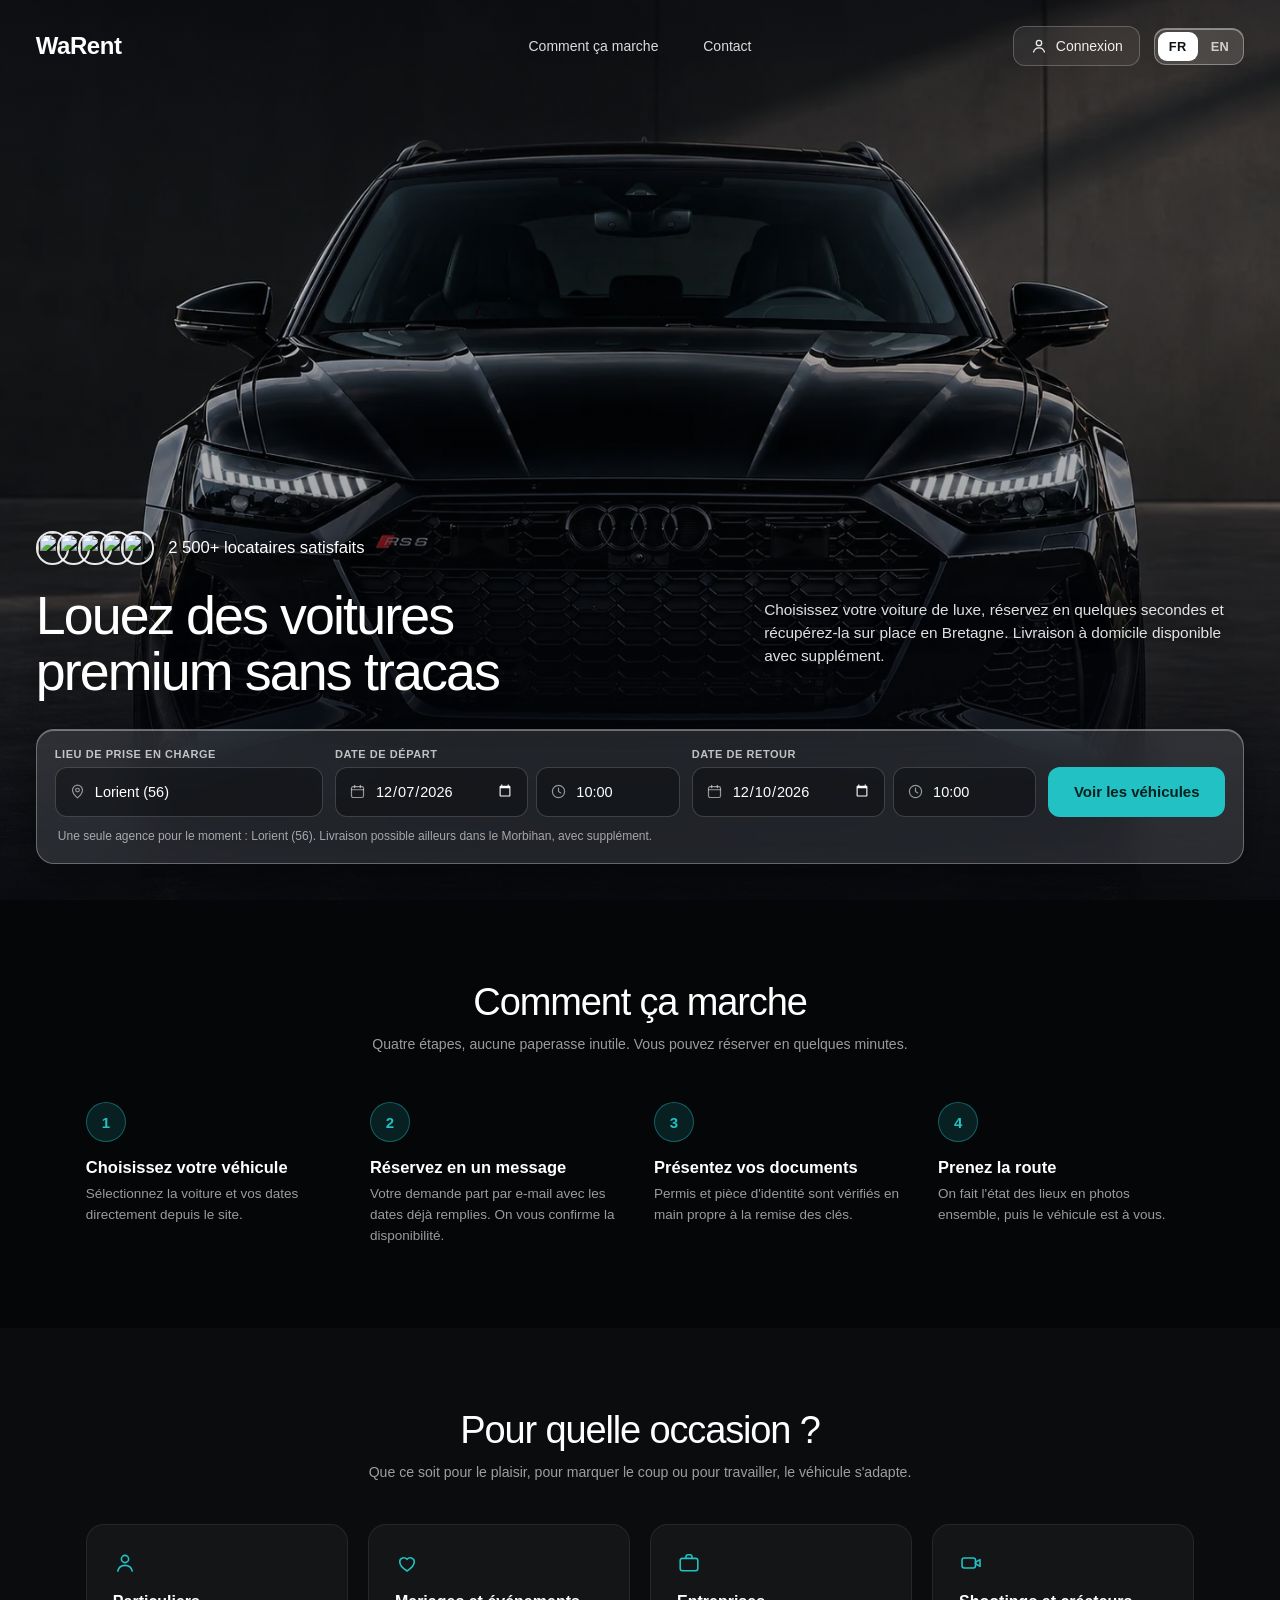
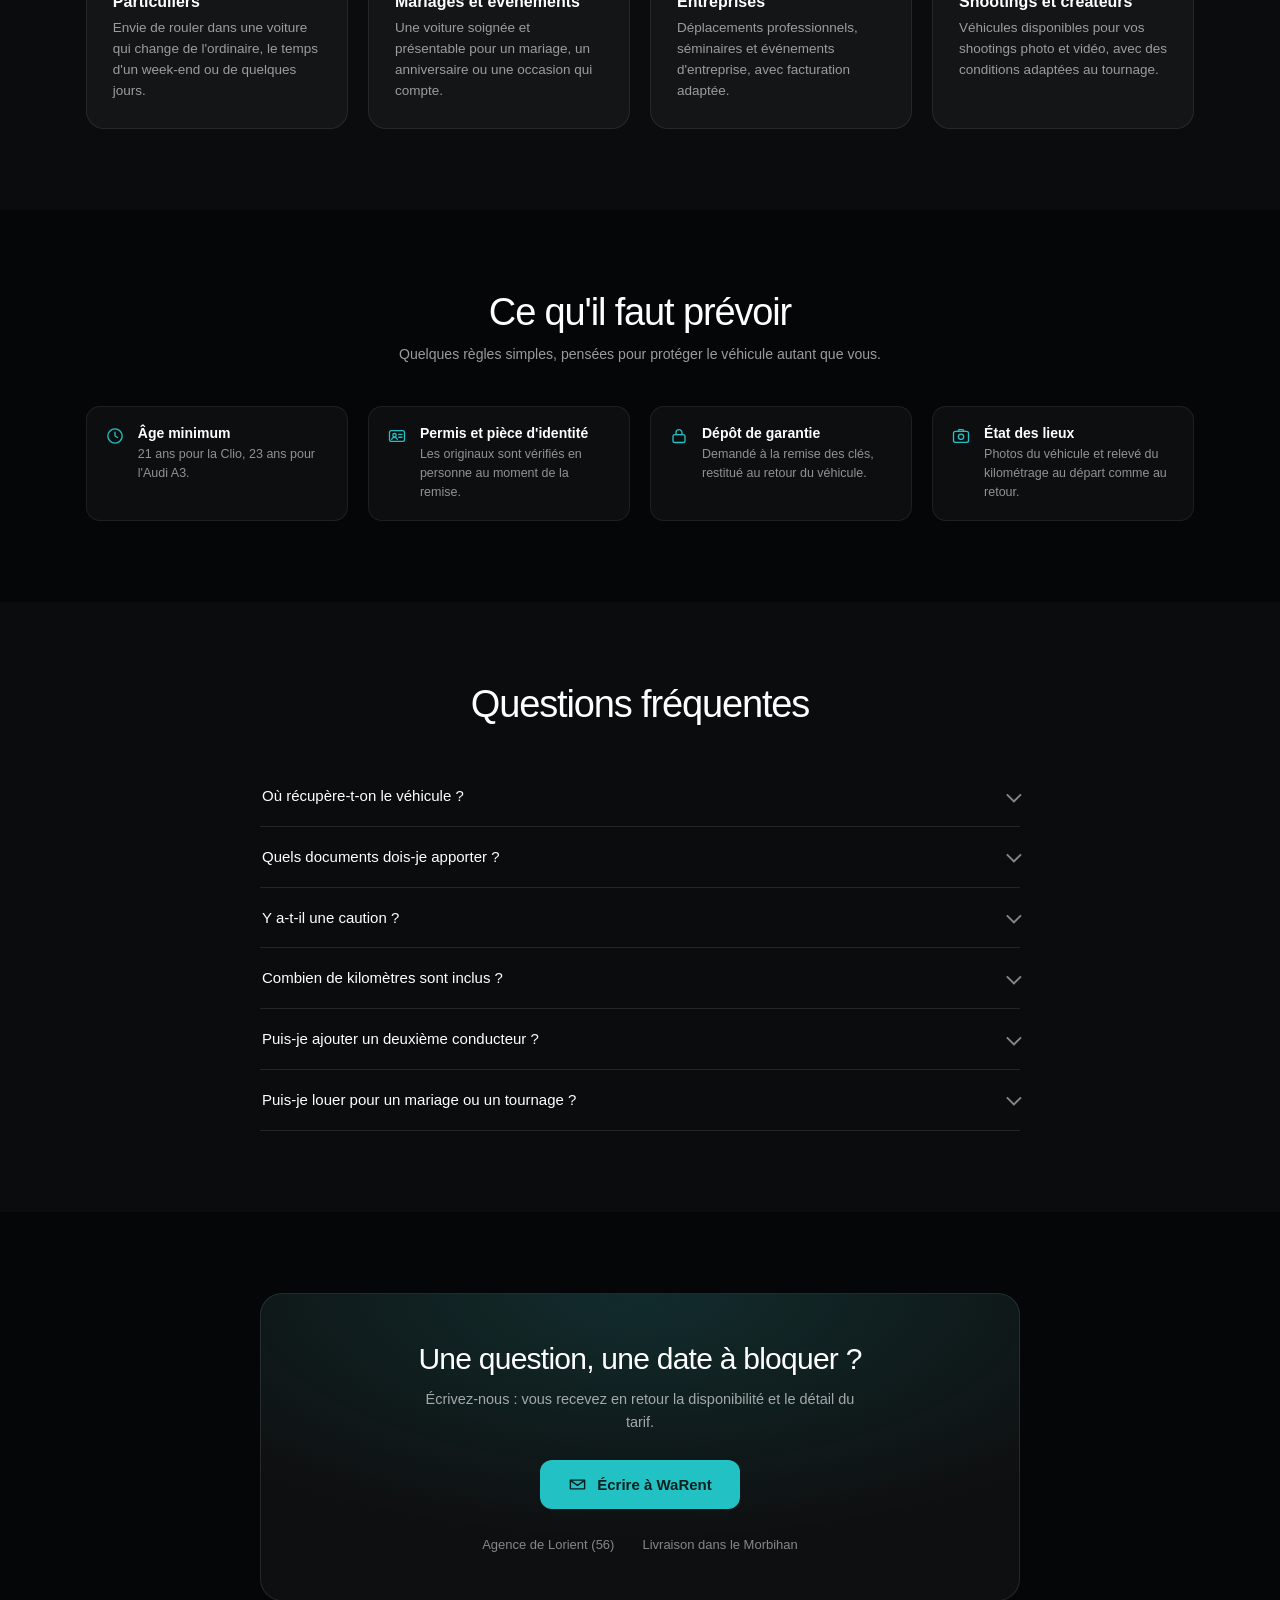
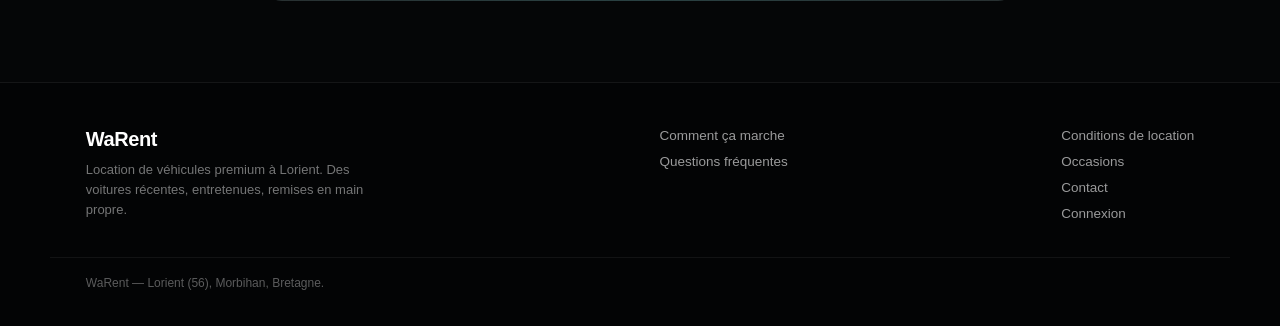
==== index.html @ 602a83af "Espace client : connexion et inscription, et retrait de WhatsApp La page connexion parlait de reserv" ====
<!DOCTYPE html>
<html lang="fr">
<head>
<meta charset="UTF-8">
<meta name="viewport" content="width=device-width, initial-scale=1.0, viewport-fit=cover">
<title>WaRent — Location de voitures premium</title>
<link rel="stylesheet" href="styles.css">
</head>
<body>

  <div class="preloader" id="preloader"><span id="preloader-text">0%</span></div>

  <div class="video-bg">
    <picture class="hero-media">
      <source media="(max-width: 700px)" srcset="hero-tall.webp">
      <img id="hero-media" src="hero.webp" alt="Audi RS6 noire dans un hall sombre" fetchpriority="high" decoding="async">
    </picture>
    <div class="video-overlay"></div>
  </div>

  <div class="page">
    <header class="site-header">
      <a href="#" class="logo">WaRent</a>
      <nav class="site-nav">
        <a href="#how-it-works" data-fr="Comment ça marche" data-en="How It Works">Comment ça marche</a>
        <a href="#contact" data-fr="Contact" data-en="Contact">Contact</a>
      </nav>
      <div class="header-actions">
        <a href="connexion.html" class="account-btn" aria-label="Connexion à l'espace client">
          <svg class="account-icon" viewBox="0 0 24 24" aria-hidden="true"><circle cx="12" cy="8" r="3.6" fill="none" stroke="currentColor" stroke-width="1.7"/><path d="M4.8 20c.9-3.6 3.7-5.6 7.2-5.6s6.3 2 7.2 5.6" fill="none" stroke="currentColor" stroke-width="1.7" stroke-linecap="round"/></svg>
          <span class="account-text" data-fr="Connexion" data-en="Sign in">Connexion</span>
        </a>
        <div class="lang-switch" role="group" aria-label="Choix de la langue / Language switcher">
          <button type="button" class="lang-btn active" data-lang-btn="fr" aria-pressed="true">FR</button>
          <button type="button" class="lang-btn" data-lang-btn="en" aria-pressed="false">EN</button>
        </div>
      </div>
    </header>


    <div class="hero-bottom">
      <div class="hero-left">
        <div class="renters-badge">
          <div class="avatars">
            <img class="avatar" src="https://cdn.sceneai.art/Only%20man%20image/42b82183-3b58-4a03-8e82-ca8b4bea698e.png" alt="">
            <img class="avatar" src="https://cdn.sceneai.art/Only%20man%20image/f042bdf5-73ea-4715-9b9b-6e1e9576119c.png" alt="">
            <img class="avatar" src="https://cdn.sceneai.art/Only%20man%20image/11790acc-96cb-44c9-8fa0-a95192bc1e93.png" alt="">
            <img class="avatar" src="https://cdn.sceneai.art/Only%20man%20image/0ccd6017-25fc-493b-abdf-321915dde101.jpg" alt="">
            <img class="avatar" src="https://cdn.sceneai.art/Only%20man%20image/7e1339ef-7a01-4979-93c8-21d97af291ee.webp" alt="">
          </div>
          <span class="renters-label" data-fr="2 500+ locataires satisfaits" data-en="2,500+ Happy Renters">2 500+ locataires satisfaits</span>
        </div>

        <h1 class="headline i18n-fr">
          <span class="word" style="animation-delay:0.30s">Louez</span> <span class="word" style="animation-delay:0.40s">des</span> <span class="word" style="animation-delay:0.50s">voitures</span><br>
          <span class="word" style="animation-delay:0.60s">premium</span> <span class="word" style="animation-delay:0.70s">sans</span> <span class="word" style="animation-delay:0.80s">tracas</span>
        </h1>
        <h1 class="headline i18n-en">
          <span class="word" style="animation-delay:0.30s">Rent</span> <span class="word" style="animation-delay:0.40s">Premium</span> <span class="word" style="animation-delay:0.50s">Cars</span><br>
          <span class="word" style="animation-delay:0.60s">Without</span> <span class="word" style="animation-delay:0.70s">the</span> <span class="word" style="animation-delay:0.80s">Hassle</span>
        </h1>
      </div>

      <div class="hero-right">
        <p class="sub-text i18n-fr">
          <span class="w" style="animation-delay:1.00s">Choisissez</span>
          <span class="w" style="animation-delay:1.045s">votre</span>
          <span class="w" style="animation-delay:1.09s">voiture</span>
          <span class="w" style="animation-delay:1.135s">de</span>
          <span class="w" style="animation-delay:1.18s">luxe,</span>
          <span class="w" style="animation-delay:1.225s">réservez</span>
          <span class="w" style="animation-delay:1.27s">en</span>
          <span class="w" style="animation-delay:1.315s">quelques</span>
          <span class="w" style="animation-delay:1.36s">secondes</span>
          <span class="w" style="animation-delay:1.405s">et</span>
          <span class="w" style="animation-delay:1.45s">récupérez-la</span>
          <span class="w" style="animation-delay:1.495s">sur</span>
          <span class="w" style="animation-delay:1.54s">place</span>
          <span class="w" style="animation-delay:1.585s">en</span>
          <span class="w" style="animation-delay:1.63s">Bretagne.</span>
          <span class="w" style="animation-delay:1.675s">Livraison</span>
          <span class="w" style="animation-delay:1.72s">à</span>
          <span class="w" style="animation-delay:1.765s">domicile</span>
          <span class="w" style="animation-delay:1.81s">disponible</span>
          <span class="w" style="animation-delay:1.855s">avec</span>
          <span class="w" style="animation-delay:1.90s">supplément.</span>
        </p>
        <p class="sub-text i18n-en">
          <span class="w" style="animation-delay:1.00s">Choose</span>
          <span class="w" style="animation-delay:1.045s">your</span>
          <span class="w" style="animation-delay:1.09s">luxury</span>
          <span class="w" style="animation-delay:1.135s">car,</span>
          <span class="w" style="animation-delay:1.18s">book</span>
          <span class="w" style="animation-delay:1.225s">in</span>
          <span class="w" style="animation-delay:1.27s">seconds</span>
          <span class="w" style="animation-delay:1.315s">and</span>
          <span class="w" style="animation-delay:1.36s">pick</span>
          <span class="w" style="animation-delay:1.405s">it</span>
          <span class="w" style="animation-delay:1.45s">up</span>
          <span class="w" style="animation-delay:1.495s">in</span>
          <span class="w" style="animation-delay:1.54s">Brittany.</span>
          <span class="w" style="animation-delay:1.585s">Home</span>
          <span class="w" style="animation-delay:1.63s">delivery</span>
          <span class="w" style="animation-delay:1.675s">available</span>
          <span class="w" style="animation-delay:1.72s">for</span>
          <span class="w" style="animation-delay:1.765s">an</span>
          <span class="w" style="animation-delay:1.81s">extra</span>
          <span class="w" style="animation-delay:1.855s">fee.</span>
        </p>
      </div>
    </div>

    <div class="search-panel">
      <form class="search-form" id="search-form" novalidate>
        <div class="search-field search-field-city">
          <label for="pickup-city" data-fr="Lieu de prise en charge" data-en="Pick-up location">Lieu de prise en charge</label>
          <div class="search-control">
            <svg viewBox="0 0 24 24" fill="none" stroke="currentColor" stroke-width="1.7" aria-hidden="true"><path d="M12 21s7-5.5 7-11a7 7 0 10-14 0c0 5.5 7 11 7 11z" stroke-linejoin="round"/><circle cx="12" cy="10" r="2.6"/></svg>
            <select id="pickup-city">
              <option value="Lorient" selected>Lorient (56)</option>
              <option value="" disabled data-fr="Vannes — bientôt" data-en="Vannes — coming soon">Vannes — bientôt</option>
              <option value="" disabled data-fr="Quimper — bientôt" data-en="Quimper — coming soon">Quimper — bientôt</option>
              <option value="" disabled data-fr="Rennes — bientôt" data-en="Rennes — coming soon">Rennes — bientôt</option>
            </select>
          </div>
        </div>

        <div class="search-field">
          <label for="start-date" data-fr="Date de départ" data-en="Pick-up date">Date de départ</label>
          <div class="search-duo">
            <div class="search-control">
              <svg viewBox="0 0 24 24" fill="none" stroke="currentColor" stroke-width="1.7" aria-hidden="true"><rect x="3.5" y="5" width="17" height="15.5" rx="2.5"/><path d="M3.5 9.5h17M8 3.2v3.4M16 3.2v3.4" stroke-linecap="round"/></svg>
              <input type="date" id="start-date">
            </div>
            <div class="search-control">
              <svg viewBox="0 0 24 24" fill="none" stroke="currentColor" stroke-width="1.7" aria-hidden="true"><circle cx="12" cy="12" r="8.6"/><path d="M12 7.2V12l3.2 2" stroke-linecap="round" stroke-linejoin="round"/></svg>
              <select id="start-time" aria-label="Heure"></select>
            </div>
          </div>
        </div>

        <div class="search-field">
          <label for="end-date" data-fr="Date de retour" data-en="Return date">Date de retour</label>
          <div class="search-duo">
            <div class="search-control">
              <svg viewBox="0 0 24 24" fill="none" stroke="currentColor" stroke-width="1.7" aria-hidden="true"><rect x="3.5" y="5" width="17" height="15.5" rx="2.5"/><path d="M3.5 9.5h17M8 3.2v3.4M16 3.2v3.4" stroke-linecap="round"/></svg>
              <input type="date" id="end-date">
            </div>
            <div class="search-control">
              <svg viewBox="0 0 24 24" fill="none" stroke="currentColor" stroke-width="1.7" aria-hidden="true"><circle cx="12" cy="12" r="8.6"/><path d="M12 7.2V12l3.2 2" stroke-linecap="round" stroke-linejoin="round"/></svg>
              <select id="end-time" aria-label="Heure"></select>
            </div>
          </div>
        </div>

        <button type="submit" class="search-submit" data-fr="Voir les véhicules" data-en="See vehicles">Voir les véhicules</button>
      </form>
      <p class="search-error" id="search-error" hidden></p>
      <p class="search-hint" data-fr="Une seule agence pour le moment : Lorient (56). Livraison possible ailleurs dans le Morbihan, avec supplément." data-en="One branch for now: Lorient (56). Delivery elsewhere in Morbihan available for an extra fee.">Une seule agence pour le moment : Lorient (56). Livraison possible ailleurs dans le Morbihan, avec supplément.</p>
    </div>
  </div>

  <section id="how-it-works" class="section">
    <div class="section-inner">
      <div class="section-head">
        <h2 class="section-title" data-fr="Comment ça marche" data-en="How it works">Comment ça marche</h2>
        <p class="section-sub" data-fr="Quatre étapes, aucune paperasse inutile. Vous pouvez réserver en quelques minutes." data-en="Four steps, no useless paperwork. You can book in a couple of minutes.">Quatre étapes, aucune paperasse inutile. Vous pouvez réserver en quelques minutes.</p>
      </div>
      <div class="steps">
        <article class="step">
          <div class="step-num">1</div>
          <h3 class="step-title" data-fr="Choisissez votre véhicule" data-en="Pick your car">Choisissez votre véhicule</h3>
          <p class="step-text" data-fr="Sélectionnez la voiture et vos dates directement depuis le site." data-en="Choose the car and your dates straight from the site.">Sélectionnez la voiture et vos dates directement depuis le site.</p>
        </article>
        <article class="step">
          <div class="step-num">2</div>
          <h3 class="step-title" data-fr="Réservez en un message" data-en="Book in one message">Réservez en un message</h3>
          <p class="step-text" data-fr="Votre demande part par e-mail avec les dates déjà remplies. On vous confirme la disponibilité." data-en="Your request goes out by email with the dates already filled in. We confirm availability.">Votre demande part par e-mail avec les dates déjà remplies. On vous confirme la disponibilité.</p>
        </article>
        <article class="step">
          <div class="step-num">3</div>
          <h3 class="step-title" data-fr="Présentez vos documents" data-en="Show your documents">Présentez vos documents</h3>
          <p class="step-text" data-fr="Permis et pièce d'identité sont vérifiés en main propre à la remise des clés." data-en="Licence and ID are checked in person when you collect the keys.">Permis et pièce d'identité sont vérifiés en main propre à la remise des clés.</p>
        </article>
        <article class="step">
          <div class="step-num">4</div>
          <h3 class="step-title" data-fr="Prenez la route" data-en="Hit the road">Prenez la route</h3>
          <p class="step-text" data-fr="On fait l'état des lieux en photos ensemble, puis le véhicule est à vous." data-en="We do the photo check together, then the car is yours.">On fait l'état des lieux en photos ensemble, puis le véhicule est à vous.</p>
        </article>
      </div>
    </div>
  </section>

  <section id="occasions" class="section section-alt">
    <div class="section-inner">
      <div class="section-head">
        <h2 class="section-title" data-fr="Pour quelle occasion ?" data-en="What's the occasion?">Pour quelle occasion ?</h2>
        <p class="section-sub" data-fr="Que ce soit pour le plaisir, pour marquer le coup ou pour travailler, le véhicule s'adapte." data-en="Whether it's for fun, for a special day or for work, the car adapts.">Que ce soit pour le plaisir, pour marquer le coup ou pour travailler, le véhicule s'adapte.</p>
      </div>
      <div class="tiles">
        <article class="tile">
          <svg viewBox="0 0 24 24" fill="none" stroke="currentColor" stroke-width="1.6" aria-hidden="true"><circle cx="12" cy="8" r="3.6"/><path d="M4.8 20c.9-3.6 3.8-5.6 7.2-5.6s6.3 2 7.2 5.6" stroke-linecap="round"/></svg>
          <h3 class="tile-title" data-fr="Particuliers" data-en="Private customers">Particuliers</h3>
          <p class="tile-text" data-fr="Envie de rouler dans une voiture qui change de l'ordinaire, le temps d'un week-end ou de quelques jours." data-en="Drive something out of the ordinary, for a weekend or a few days.">Envie de rouler dans une voiture qui change de l'ordinaire, le temps d'un week-end ou de quelques jours.</p>
        </article>
        <article class="tile">
          <svg viewBox="0 0 24 24" fill="none" stroke="currentColor" stroke-width="1.6" aria-hidden="true"><path d="M12 20s-7.3-4.4-7.3-9.4A4.1 4.1 0 0112 8.3a4.1 4.1 0 017.3 2.3c0 5-7.3 9.4-7.3 9.4z" stroke-linejoin="round"/></svg>
          <h3 class="tile-title" data-fr="Mariages et événements" data-en="Weddings and events">Mariages et événements</h3>
          <p class="tile-text" data-fr="Une voiture soignée et présentable pour un mariage, un anniversaire ou une occasion qui compte." data-en="A spotless, presentable car for a wedding, a birthday or any day that matters.">Une voiture soignée et présentable pour un mariage, un anniversaire ou une occasion qui compte.</p>
        </article>
        <article class="tile">
          <svg viewBox="0 0 24 24" fill="none" stroke="currentColor" stroke-width="1.6" aria-hidden="true"><rect x="3.2" y="7.4" width="17.6" height="12.4" rx="2.2"/><path d="M9 7.4V5.6a1.8 1.8 0 011.8-1.8h2.4A1.8 1.8 0 0115 5.6v1.8" stroke-linecap="round"/></svg>
          <h3 class="tile-title" data-fr="Entreprises" data-en="Businesses">Entreprises</h3>
          <p class="tile-text" data-fr="Déplacements professionnels, séminaires et événements d'entreprise, avec facturation adaptée." data-en="Business trips, seminars and company events, with proper invoicing.">Déplacements professionnels, séminaires et événements d'entreprise, avec facturation adaptée.</p>
        </article>
        <article class="tile">
          <svg viewBox="0 0 24 24" fill="none" stroke="currentColor" stroke-width="1.6" aria-hidden="true"><rect x="3" y="7" width="13.5" height="10" rx="2.2"/><path d="M16.5 11.2l4.5-2.6v6.8l-4.5-2.6z" stroke-linejoin="round"/></svg>
          <h3 class="tile-title" data-fr="Shootings et créateurs" data-en="Shoots and creators">Shootings et créateurs</h3>
          <p class="tile-text" data-fr="Véhicules disponibles pour vos shootings photo et vidéo, avec des conditions adaptées au tournage." data-en="Cars available for photo and video shoots, on terms that suit a production.">Véhicules disponibles pour vos shootings photo et vidéo, avec des conditions adaptées au tournage.</p>
        </article>
      </div>
    </div>
  </section>
  <section id="conditions" class="section">
    <div class="section-inner">
      <div class="section-head">
        <h2 class="section-title" data-fr="Ce qu'il faut prévoir" data-en="What you'll need">Ce qu'il faut prévoir</h2>
        <p class="section-sub" data-fr="Quelques règles simples, pensées pour protéger le véhicule autant que vous." data-en="A few simple rules, there to protect the car and you alike.">Quelques règles simples, pensées pour protéger le véhicule autant que vous.</p>
      </div>
      <div class="conds">
        <div class="cond">
          <svg viewBox="0 0 24 24" fill="none" stroke="currentColor" stroke-width="1.6" aria-hidden="true"><circle cx="12" cy="12" r="8.6"/><path d="M12 7.4V12l3 1.8" stroke-linecap="round" stroke-linejoin="round"/></svg>
          <div>
            <p class="cond-title" data-fr="Âge minimum" data-en="Minimum age">Âge minimum</p>
            <p class="cond-text" data-fr="21 ans pour la Clio, 23 ans pour l'Audi A3." data-en="21 for the Clio, 23 for the Audi A3.">21 ans pour la Clio, 23 ans pour l'Audi A3.</p>
          </div>
        </div>
        <div class="cond">
          <svg viewBox="0 0 24 24" fill="none" stroke="currentColor" stroke-width="1.6" aria-hidden="true"><rect x="3" y="5.5" width="18" height="13" rx="2.2"/><circle cx="9" cy="11" r="2"/><path d="M14 10h4M14 13.5h4M5.6 16c.6-1.6 1.9-2.4 3.4-2.4s2.8.8 3.4 2.4" stroke-linecap="round"/></svg>
          <div>
            <p class="cond-title" data-fr="Permis et pièce d'identité" data-en="Licence and ID">Permis et pièce d'identité</p>
            <p class="cond-text" data-fr="Les originaux sont vérifiés en personne au moment de la remise." data-en="Originals are checked in person at handover.">Les originaux sont vérifiés en personne au moment de la remise.</p>
          </div>
        </div>
        <div class="cond">
          <svg viewBox="0 0 24 24" fill="none" stroke="currentColor" stroke-width="1.6" aria-hidden="true"><rect x="4.8" y="10.4" width="14.4" height="9.4" rx="2.2"/><path d="M8.4 10.4V8a3.6 3.6 0 017.2 0v2.4" stroke-linecap="round"/></svg>
          <div>
            <p class="cond-title" data-fr="Dépôt de garantie" data-en="Security deposit">Dépôt de garantie</p>
            <p class="cond-text" data-fr="Demandé à la remise des clés, restitué au retour du véhicule." data-en="Taken at handover and released when the car comes back.">Demandé à la remise des clés, restitué au retour du véhicule.</p>
          </div>
        </div>
        <div class="cond">
          <svg viewBox="0 0 24 24" fill="none" stroke="currentColor" stroke-width="1.6" aria-hidden="true"><rect x="3" y="6.4" width="18" height="13.2" rx="2.2"/><circle cx="12" cy="13" r="3.2"/><path d="M8.4 6.4l1.2-2h4.8l1.2 2" stroke-linejoin="round"/></svg>
          <div>
            <p class="cond-title" data-fr="État des lieux" data-en="Condition report">État des lieux</p>
            <p class="cond-text" data-fr="Photos du véhicule et relevé du kilométrage au départ comme au retour." data-en="Photos of the car and mileage noted at departure and on return.">Photos du véhicule et relevé du kilométrage au départ comme au retour.</p>
          </div>
        </div>
      </div>
    </div>
  </section>
  <section id="faq" class="section section-alt">
    <div class="section-inner">
      <div class="section-head">
        <h2 class="section-title" data-fr="Questions fréquentes" data-en="Frequently asked questions">Questions fréquentes</h2>
      </div>
      <div class="faq">
        <details>
          <summary><span data-fr="Où récupère-t-on le véhicule ?" data-en="Where do I collect the car?">Où récupère-t-on le véhicule ?</span></summary>
          <p class="faq-answer" data-fr="La remise se fait à Lorient (56). Une livraison ailleurs dans le Morbihan est possible, avec un supplément calculé selon la distance." data-en="Handover takes place in Lorient (56). Delivery elsewhere in Morbihan is possible, with a supplement based on distance.">La remise se fait à Lorient (56). Une livraison ailleurs dans le Morbihan est possible, avec un supplément calculé selon la distance.</p>
        </details>
        <details>
          <summary><span data-fr="Quels documents dois-je apporter ?" data-en="What documents do I need?">Quels documents dois-je apporter ?</span></summary>
          <p class="faq-answer" data-fr="Votre permis de conduire original et une pièce d'identité. Les deux sont vérifiés en personne, il n'est pas possible de louer uniquement avec des photocopies ou des photos." data-en="Your original driving licence and an ID document. Both are checked in person, so photocopies or phone pictures aren't enough.">Votre permis de conduire original et une pièce d'identité. Les deux sont vérifiés en personne, il n'est pas possible de louer uniquement avec des photocopies ou des photos.</p>
        </details>
        <details>
          <summary><span data-fr="Y a-t-il une caution ?" data-en="Is there a deposit?">Y a-t-il une caution ?</span></summary>
          <p class="faq-answer" data-fr="Oui. Un dépôt de garantie est demandé à la remise des clés. Son montant dépend du véhicule loué et vous est communiqué avant la réservation, sans surprise le jour J." data-en="Yes. A deposit is taken at handover. The amount depends on the vehicle and is given to you before booking, so there's no surprise on the day.">Oui. Un dépôt de garantie est demandé à la remise des clés. Son montant dépend du véhicule loué et vous est communiqué avant la réservation, sans surprise le jour J.</p>
        </details>
        <details>
          <summary><span data-fr="Combien de kilomètres sont inclus ?" data-en="How many kilometres are included?">Combien de kilomètres sont inclus ?</span></summary>
          <p class="faq-answer" data-fr="200 km par jour de location. Au-delà, chaque kilomètre supplémentaire est facturé au tarif indiqué dans le contrat." data-en="200 km per rental day. Beyond that, each extra kilometre is charged at the rate stated in the contract.">200 km par jour de location. Au-delà, chaque kilomètre supplémentaire est facturé au tarif indiqué dans le contrat.</p>
        </details>
        <details>
          <summary><span data-fr="Puis-je ajouter un deuxième conducteur ?" data-en="Can I add a second driver?">Puis-je ajouter un deuxième conducteur ?</span></summary>
          <p class="faq-answer" data-fr="Oui, à condition qu'il soit déclaré au contrat et qu'il remplisse les mêmes conditions d'âge et de permis. Un conducteur non déclaré n'est pas couvert." data-en="Yes, as long as they're named on the contract and meet the same age and licence conditions. An undeclared driver isn't covered.">Oui, à condition qu'il soit déclaré au contrat et qu'il remplisse les mêmes conditions d'âge et de permis. Un conducteur non déclaré n'est pas couvert.</p>
        </details>
        <details>
          <summary><span data-fr="Puis-je louer pour un mariage ou un tournage ?" data-en="Can I rent for a wedding or a shoot?">Puis-je louer pour un mariage ou un tournage ?</span></summary>
          <p class="faq-answer" data-fr="Oui. Ces locations sont fréquentes et les conditions sont adaptées à l'usage prévu, notamment sur les horaires et le kilométrage. Parlez-en dès votre demande." data-en="Yes. These bookings are common and the terms are adapted to the use, particularly around timing and mileage. Just mention it when you enquire.">Oui. Ces locations sont fréquentes et les conditions sont adaptées à l'usage prévu, notamment sur les horaires et le kilométrage. Parlez-en dès votre demande.</p>
        </details>
      </div>
    </div>
  </section>
  <section id="contact" class="section">
    <div class="section-inner">
      <div class="contact-card">
        <h2 class="contact-title" data-fr="Une question, une date à bloquer ?" data-en="A question, or a date to lock in?">Une question, une date à bloquer ?</h2>
        <p class="contact-text" data-fr="Écrivez-nous : vous recevez en retour la disponibilité et le détail du tarif." data-en="Write to us: you'll get availability and a full price breakdown back.">Écrivez-nous : vous recevez en retour la disponibilité et le détail du tarif.</p>
        <a class="contact-btn" id="contact-mail" href="#">
          <svg viewBox="0 0 24 24" aria-hidden="true"><path fill="none" stroke="currentColor" stroke-width="1.8" stroke-linejoin="round" d="M3 6.5h18v11H3z"/><path fill="none" stroke="currentColor" stroke-width="1.8" stroke-linecap="round" stroke-linejoin="round" d="M3.4 7l8.6 6 8.6-6"/></svg>
          <span data-fr="Écrire à WaRent" data-en="Email WaRent">Écrire à WaRent</span>
        </a>
        <div class="contact-meta">
          <span data-fr="Agence de Lorient (56)" data-en="Lorient branch (56)">Agence de Lorient (56)</span>
          <span data-fr="Livraison dans le Morbihan" data-en="Delivery across Morbihan">Livraison dans le Morbihan</span>
        </div>
      </div>
    </div>
  </section>

  <footer class="site-footer">
    <div class="footer-inner">
      <div class="footer-brand">
        <p class="footer-logo">WaRent</p>
        <p class="footer-tag" data-fr="Location de véhicules premium à Lorient. Des voitures récentes, entretenues, remises en main propre." data-en="Premium car rental in Lorient. Recent, well-kept cars, handed over in person.">Location de véhicules premium à Lorient. Des voitures récentes, entretenues, remises en main propre.</p>
      </div>
      <nav class="footer-nav">
        <a href="#how-it-works" data-fr="Comment ça marche" data-en="How it works">Comment ça marche</a>
        <a href="#faq" data-fr="Questions fréquentes" data-en="FAQ">Questions fréquentes</a>
      </nav>
      <nav class="footer-nav">
        <a href="#conditions" data-fr="Conditions de location" data-en="Rental conditions">Conditions de location</a>
        <a href="#occasions" data-fr="Occasions" data-en="Occasions">Occasions</a>
        <a href="#contact" data-fr="Contact" data-en="Contact">Contact</a>
        <a href="connexion.html" data-fr="Connexion" data-en="Sign in">Connexion</a>
      </nav>
    </div>
    <p class="footer-bottom" data-fr="WaRent — Lorient (56), Morbihan, Bretagne." data-en="WaRent — Lorient (56), Morbihan, Brittany.">WaRent — Lorient (56), Morbihan, Bretagne.</p>
  </footer>

  <script src="core.js"></script>
  <script src="app.js"></script>

</body>
</html>
---- styles.css ----
* { box-sizing: border-box; }
html, body {
  margin: 0;
  padding: 0;
  width: 100%;
  overflow-x: hidden;
  background: #ffffff;
}
body {
  font-family: 'Helvetica Neue', Helvetica, Arial, sans-serif;
  -webkit-font-smoothing: antialiased;
  -moz-osx-font-smoothing: grayscale;
}
a {
  color: #111111;
  text-decoration: none;
  transition: color .2s ease;
}
a:hover { color: #666666; }

.video-bg {
  position: fixed;
  inset: 0;
  z-index: 0;
  overflow: hidden;
  background: #04060b;
}
.hero-media,
.hero-media img {
  display: block;
  width: 100%;
  height: 100%;
  object-fit: cover;
  object-position: center 42%;
}
.video-overlay {
  position: absolute;
  inset: 0;
  /* Degrade plutot qu'un voile uniforme : la voiture reste lisible au centre,
     le haut et le bas s'assombrissent pour que le menu, le titre et la barre
     de recherche gardent leur contraste. */
  background: linear-gradient(
    180deg,
    rgba(4, 6, 11, 0.58) 0%,
    rgba(4, 6, 11, 0.18) 30%,
    rgba(4, 6, 11, 0.34) 55%,
    rgba(4, 6, 11, 0.74) 78%,
    rgba(4, 6, 11, 0.92) 100%
  );
}

.preloader {
  position: fixed;
  inset: 0;
  z-index: 60;
  background: #04060b;
  display: flex;
  align-items: center;
  justify-content: center;
  transition: opacity .6s ease;
}
.preloader span {
  font-size: 13px;
  letter-spacing: 0.25em;
  text-transform: uppercase;
  font-weight: 600;
  color: #b9cdea;
}
.preloader.hide {
  opacity: 0;
  pointer-events: none;
}

.page {
  position: relative;
  z-index: 1;
  min-height: 100vh;
  display: flex;
  flex-direction: column;
}

.site-header {
  display: flex;
  justify-content: space-between;
  align-items: center;
  gap: 16px;
  padding: clamp(14px, 2.4vw, 26px) clamp(20px, 2.8vw, 42px);
  position: relative;
  z-index: 2;
}
.logo {
  font-size: clamp(20px, 2vw, 24px);
  font-weight: 600;
  letter-spacing: -0.02em;
  color: #ffffff;
}
.logo:hover { color: #ffffff; }

.site-nav {
  position: absolute;
  left: 50%;
  transform: translateX(-50%);
  display: flex;
  gap: clamp(28px, 3.5vw, 56px);
}
.site-nav a {
  font-size: 14px;
  color: rgba(255, 255, 255, 0.85);
}
.site-nav a:hover { color: #ffffff; }

.header-actions {
  display: flex;
  align-items: center;
  gap: clamp(8px, 1.2vw, 14px);
}

/* Onglet Connexion : il ouvre l'espace client. Sur petit ecran il ne garde
   que son icone. */
.account-btn {
  display: flex;
  align-items: center;
  gap: 8px;
  background: rgba(255, 255, 255, 0.06);
  -webkit-backdrop-filter: blur(16px) saturate(160%);
  backdrop-filter: blur(16px) saturate(160%);
  border: 1px solid rgba(255, 255, 255, 0.22);
  color: rgba(255, 255, 255, 0.92);
  border-radius: 12px;
  padding: 10px 16px;
  font-size: 14px;
  font-weight: 500;
  white-space: nowrap;
  transition: background .2s ease, border-color .2s ease;
}
.account-btn:hover {
  background: rgba(255, 255, 255, 0.16);
  border-color: rgba(255, 255, 255, 0.4);
  color: #ffffff;
}
.account-icon {
  width: 18px;
  height: 18px;
  flex-shrink: 0;
}

.lang-switch {
  display: flex;
  align-items: center;
  background: rgba(255, 255, 255, 0.12);
  -webkit-backdrop-filter: blur(16px) saturate(160%);
  backdrop-filter: blur(16px) saturate(160%);
  border: 1px solid rgba(255, 255, 255, 0.35);
  box-shadow: inset 0 1px 0 rgba(255, 255, 255, 0.4), 0 4px 16px rgba(0, 0, 0, 0.15);
  border-radius: 12px;
  padding: 3px;
  gap: 2px;
}
.lang-btn {
  appearance: none;
  border: none;
  background: transparent;
  color: rgba(255, 255, 255, 0.75);
  font-family: inherit;
  font-size: clamp(12px, 1vw, 13px);
  font-weight: 600;
  letter-spacing: 0.03em;
  padding: 7px 11px;
  border-radius: 9px;
  cursor: pointer;
  transition: background .2s ease, color .2s ease;
}
.lang-btn:hover { color: #ffffff; }
.lang-btn.active {
  background: #ffffff;
  color: #111111;
}
.lang-btn.active:hover { color: #111111; }

.hero-bottom {
  position: relative;
  z-index: 2;
  margin-top: auto;
  display: flex;
  flex-wrap: wrap;
  align-items: flex-end;
  justify-content: space-between;
  gap: clamp(24px, 4vw, 64px);
  padding: 0 clamp(20px, 2.8vw, 42px) clamp(22px, 3.2vh, 34px);
}

.hero-left {
  min-width: min(100%, 380px);
  text-align: left;
}

.renters-badge {
  display: flex;
  align-items: center;
  gap: 14px;
  margin-bottom: clamp(18px, 2.6vh, 28px);
  opacity: 0;
  animation: softIn .7s cubic-bezier(.22,1,.36,1) .15s forwards;
}
.avatars { display: flex; }
.avatar {
  width: clamp(30px, 2.6vw, 38px);
  height: clamp(30px, 2.6vw, 38px);
  border-radius: 50%;
  border: 2px solid rgba(255, 255, 255, 0.9);
  object-fit: cover;
  margin-left: -12px;
}
.avatars .avatar:first-child { margin-left: 0; }
.renters-label {
  text-shadow: 0 1px 12px rgba(0, 0, 0, 0.8);
  font-size: clamp(15px, 1.3vw, 18px);
  font-weight: 400;
  color: #ffffff;
}

.headline {
  text-shadow: 0 2px 18px rgba(0, 0, 0, 0.6);
  font-size: clamp(27px, 4.2vw, 56px);
  font-weight: 500;
  letter-spacing: -0.035em;
  line-height: 1.04;
  color: #ffffff;
  margin: 0;
}
.headline.i18n-en { display: none; }
body.lang-en .headline.i18n-fr { display: none; }
body.lang-en .headline.i18n-en { display: block; }
.headline .word {
  display: inline-block;
  opacity: 0;
  transform: translateY(26px);
  animation: wordIn .8s cubic-bezier(.22,1,.36,1) forwards;
}

.hero-right {
  width: min(100%, 480px);
  margin-left: auto;
  text-align: left;
}
.sub-text {
  text-shadow: 0 1px 14px rgba(0, 0, 0, 0.8);
  font-size: clamp(15px, 1.2vw, 18px);
  font-weight: 400;
  line-height: 1.5;
  color: rgba(255, 255, 255, 0.88);
  margin: 0 0 clamp(22px, 3.6vh, 36px);
}
.sub-text.i18n-en { display: none; }
body.lang-en .sub-text.i18n-fr { display: none; }
body.lang-en .sub-text.i18n-en { display: block; }
.sub-text .w {
  display: inline-block;
  opacity: 0;
  animation: fadeIn .6s ease-out forwards;
}

@keyframes wordIn {
  from { opacity: 0; transform: translateY(26px); }
  to   { opacity: 1; transform: translateY(0); }
}
@keyframes softIn {
  from { opacity: 0; transform: translateY(14px); }
  to   { opacity: 1; transform: translateY(0); }
}
@keyframes fadeIn {
  from { opacity: 0; }
  to   { opacity: 1; }
}

@media (max-width: 899px) {
  .site-nav { display: none; }
}
@media (max-width: 640px) {
  /* Sur telephone le texte descend plus bas sur l'image : on assombrit
     davantage a partir du milieu pour garder le sous-titre lisible. */
  .video-overlay {
    background: linear-gradient(
      180deg,
      rgba(4, 6, 11, 0.55) 0%,
      rgba(4, 6, 11, 0.20) 22%,
      rgba(4, 6, 11, 0.60) 44%,
      rgba(4, 6, 11, 0.88) 64%,
      rgba(4, 6, 11, 0.95) 100%
    );
  }
  .hero-bottom {
    flex-direction: column;
    align-items: flex-start;
  }
  .hero-right {
    margin-left: 0;
    width: 100%;
  }
  .hero-media,
  .hero-media img {
    object-position: center 50%;
  }
}
@media (max-width: 520px) {
  .site-header {
    padding-left: clamp(14px, 4vw, 20px);
    padding-right: clamp(14px, 4vw, 20px);
    gap: 8px;
  }
  .header-actions {
    gap: 8px;
  }
  .account-btn {
    padding: 10px;
    border-radius: 12px;
  }
  .account-text {
    position: absolute;
    width: 1px;
    height: 1px;
    overflow: hidden;
    clip: rect(0, 0, 0, 0);
    white-space: nowrap;
  }
  .lang-btn {
    padding: 7px 9px;
  }
}
@media (max-width: 360px) {
  .logo { font-size: 18px; }
}


/* ==================== Barre de recherche (hero) ==================== */
.search-panel {
  position: relative;
  z-index: 3;
  margin: 0 clamp(20px, 2.8vw, 42px) clamp(24px, 4vh, 44px);
  padding: clamp(14px, 1.5vw, 18px);
  border-radius: 18px;
  background: rgba(255, 255, 255, 0.12);
  -webkit-backdrop-filter: blur(18px) saturate(160%);
  backdrop-filter: blur(18px) saturate(160%);
  border: 1px solid rgba(255, 255, 255, 0.3);
  box-shadow: inset 0 1px 0 rgba(255, 255, 255, 0.35), 0 14px 44px rgba(0, 0, 0, 0.38);
  opacity: 0;
  transform: translateY(14px);
  animation: softIn .7s cubic-bezier(.22,1,.36,1) 1.3s forwards;
}
.search-form {
  display: grid;
  grid-template-columns: 1.05fr 1.35fr 1.35fr auto;
  gap: 12px;
  align-items: end;
}
.search-field { display: flex; flex-direction: column; gap: 7px; min-width: 0; }
.search-field > label {
  font-size: 11px;
  font-weight: 600;
  letter-spacing: .05em;
  text-transform: uppercase;
  color: rgba(255, 255, 255, 0.72);
}
.search-control {
  display: flex;
  align-items: center;
  gap: 9px;
  min-width: 0;
  height: 50px;
  padding: 0 13px;
  border-radius: 12px;
  background: rgba(9, 11, 15, 0.46);
  border: 1px solid rgba(255, 255, 255, 0.18);
  transition: border-color .2s ease;
}
.search-control:focus-within { border-color: rgba(255, 255, 255, 0.45); }
.search-control > svg {
  width: 17px; height: 17px; flex-shrink: 0;
  color: rgba(255, 255, 255, 0.55);
}
.search-control select {
  appearance: none;
  -webkit-appearance: none;
}
.search-control select,
.search-control input {
  background: transparent;
  border: none;
  outline: none;
  padding: 0;
  width: 100%;
  min-width: 0;
  color: #ffffff;
  font-family: inherit;
  font-size: 14.5px;
  font-weight: 500;
  color-scheme: dark;
}
.search-control select option { background: #14161a; color: #ffffff; }
.search-control select option:disabled { color: rgba(255, 255, 255, 0.38); }
.search-duo { display: grid; grid-template-columns: 1.35fr 1fr; gap: 8px; min-width: 0; }
.search-submit {
  appearance: none;
  border: none;
  cursor: pointer;
  height: 50px;
  padding: 0 clamp(20px, 2vw, 30px);
  border-radius: 12px;
  background: #22c1c3;
  color: #05201f;
  font-family: inherit;
  font-size: 15px;
  font-weight: 600;
  white-space: nowrap;
  transition: background .2s ease;
}
.search-submit:hover { background: #1cadaf; }
.search-hint {
  margin: 11px 3px 0;
  font-size: 12px;
  line-height: 1.45;
  color: rgba(255, 255, 255, 0.6);
}
.search-error {
  margin: 9px 3px 0;
  font-size: 12.5px;
  font-weight: 500;
  color: #ffbcbc;
}

@media (max-width: 1240px) {
  .search-form { grid-template-columns: 1fr 1fr 1fr; }
  .search-submit { grid-column: 1 / -1; }
}
@media (max-width: 1020px) {
  .search-form { grid-template-columns: 1fr 1fr; }
  .search-field-city { grid-column: 1 / -1; }
  .search-submit { grid-column: 1 / -1; }
}
@media (max-width: 620px) {
  .search-form { grid-template-columns: 1fr; }
  .search-panel { border-radius: 16px; }
}

/* ==================== Fleet carousel ==================== */
.fleet-section {
  position: relative;
  z-index: 1;
  background: #050607;
  padding: clamp(56px, 9vh, 100px) 0 clamp(64px, 10vh, 110px);
}
.fleet-inner {
  max-width: 1280px;
  margin: 0 auto;
  padding: 0 clamp(20px, 2.8vw, 42px);
}
.fleet-heading { text-align: center; margin-bottom: clamp(22px, 3.4vh, 34px); }
.fleet-title {
  color: #ffffff;
  font-size: clamp(26px, 3.4vw, 42px);
  font-weight: 500;
  letter-spacing: -0.03em;
  margin: 0 0 10px;
}
.fleet-subtitle {
  color: rgba(255,255,255,0.6);
  font-size: clamp(14px, 1.1vw, 16px);
  margin: 0;
}

.fleet-filters {
  display: flex;
  justify-content: center;
  gap: 8px;
  padding: 4px 4px 26px;
}
.fleet-pill {
  appearance: none;
  border: 1px solid rgba(255,255,255,0.16);
  background: rgba(255,255,255,0.04);
  color: rgba(255,255,255,0.72);
  font-family: inherit;
  font-size: 13.5px;
  font-weight: 500;
  padding: 9px 20px;
  border-radius: 999px;
  cursor: pointer;
  transition: background .2s ease, color .2s ease, border-color .2s ease;
}
.fleet-pill:hover { color: #ffffff; border-color: rgba(255,255,255,0.32); }
.fleet-pill.active {
  background: #ffffff;
  color: #0a0a0a;
  border-color: #ffffff;
}

.carousel-viewport {
  --card-w: min(300px, 74vw);
  --card-h: calc(var(--card-w) * 1.34);
  position: relative;
  perspective: 1700px;
  height: calc(var(--card-h) + 44px);
  display: flex;
  align-items: center;
  touch-action: pan-y;
  cursor: grab;
  user-select: none;
  -webkit-user-select: none;
}
.carousel-viewport.is-dragging { cursor: grabbing; }
.carousel-track {
  position: relative;
  width: 100%;
  height: var(--card-h);
  transform-style: preserve-3d;
}

.car-slot {
  position: absolute;
  top: 0;
  left: 50%;
  width: var(--card-w);
  height: var(--card-h);
  margin-left: calc(var(--card-w) / -2);
  transform-style: preserve-3d;
  will-change: transform, opacity;
}
.car-tilt {
  width: 100%;
  height: 100%;
  transform-style: preserve-3d;
  transform: rotateX(var(--rx, 0deg)) rotateY(var(--ry, 0deg));
  transition: transform .18s cubic-bezier(.22,1,.36,1);
}
.car-flip {
  position: relative;
  width: 100%;
  height: 100%;
  cursor: pointer;
}

.car-face {
  position: absolute;
  inset: 0;
}

.car-face-inner {
  position: relative;
  width: 100%;
  height: 100%;
  border-radius: 22px;
  overflow: hidden;
  -webkit-clip-path: inset(0 round 22px);
  clip-path: inset(0 round 22px);
  -webkit-transform: translateZ(0);
  transform: translateZ(0);
  isolation: isolate;
  background: linear-gradient(165deg, #171a1f 0%, #0a0b0d 68%);
  border: 1px solid rgba(255,255,255,0.09);
  box-shadow: 0 26px 48px rgba(0,0,0,0.6), inset 0 1px 0 rgba(255,255,255,0.07);
}
.car-face-front .car-face-inner { display: flex; flex-direction: column; }

.car-visual {
  position: relative;
  flex: 1 1 auto;
  min-height: 0;
  display: flex;
  align-items: center;
  justify-content: center;
  padding: 34px 12px 12px;
  background: radial-gradient(125% 95% at 50% 12%, rgba(255,255,255,0.12), transparent 62%), var(--accent-bg, #14161a);
}
.car-photo {
  position: relative;
  z-index: 1;
  display: block;
  width: 100%;
  height: 100%;
  object-fit: contain;
  object-position: center 56%;
}
.car-fallback {
  display: none;
  position: absolute;
  inset: 0;
  z-index: 1;
  align-items: center;
  justify-content: center;
  padding: 34px 12px 12px;
}
.car-ground {
  position: absolute;
  z-index: 0;
  left: 50%;
  bottom: 23%;
  width: 72%;
  height: 26px;
  transform: translateX(-50%);
  background: radial-gradient(50% 50% at 50% 50%, rgba(0,0,0,0.55), rgba(0,0,0,0) 72%);
}
.car-silhouette {
  display: block;
  width: 100%;
  height: 100%;
  color: var(--accent, #9ca3af);
}
.car-silhouette .car-body { fill: currentColor; opacity: .95; }
.car-silhouette .car-wheel { fill: none; stroke: #050607; stroke-width: 5; }
.car-silhouette .car-glass { fill: rgba(255,255,255,0.34); }
.car-silhouette .car-shadow { fill: rgba(0,0,0,0.38); }

.car-badge {
  position: absolute;
  top: 14px;
  left: 14px;
  z-index: 2;
  font-size: 10.5px;
  font-weight: 600;
  letter-spacing: .04em;
  text-transform: uppercase;
  color: #0a0a0a;
  background: var(--accent, #ffffff);
  padding: 5px 10px;
  border-radius: 999px;
}
.car-logo {
  position: absolute;
  top: 14px;
  right: 15px;
  z-index: 2;
  font-size: 11.5px;
  font-weight: 600;
  color: rgba(255,255,255,0.8);
  letter-spacing: -0.01em;
}

.car-info {
  flex: 0 0 auto;
  padding: 16px 18px 18px;
  border-top: 1px solid rgba(255,255,255,0.07);
  background: rgba(6,7,9,0.55);
}
.car-name { color: #ffffff; font-size: 17.5px; font-weight: 600; letter-spacing: -0.015em; margin: 0; }
.car-cat { color: rgba(255,255,255,0.5); font-size: 12.5px; margin: 3px 0 12px; }
.car-specs { display: flex; gap: 6px; margin-bottom: 14px; }
.spec-chip {
  display: inline-flex; align-items: center; gap: 4px;
  font-size: 10.5px; color: rgba(255,255,255,0.66);
  background: rgba(255,255,255,0.06); border-radius: 8px; padding: 5px 8px;
  white-space: nowrap;
}
.spec-chip svg { width: 12px; height: 12px; flex-shrink: 0; }
.car-meta-row { display: flex; align-items: center; justify-content: space-between; gap: 10px; }
.car-price { color: #ffffff; font-size: 17px; font-weight: 600; }
.car-price small { color: rgba(255,255,255,0.5); font-weight: 400; font-size: 11.5px; }
.car-cta {
  appearance: none; border: none; background: #ffffff; color: #0a0a0a;
  font-family: inherit; font-size: 12.5px; font-weight: 600;
  padding: 9px 15px; border-radius: 10px; cursor: pointer;
}

.carousel-nav {
  appearance: none; border: none; cursor: pointer;
  width: 42px; height: 42px; border-radius: 50%;
  background: rgba(255,255,255,0.08);
  border: 1px solid rgba(255,255,255,0.16);
  color: #ffffff;
  display: flex; align-items: center; justify-content: center;
  flex-shrink: 0;
  z-index: 5;
  transition: background .2s ease;
}
.carousel-nav:hover { background: rgba(255,255,255,0.18); }
.carousel-nav svg { width: 20px; height: 20px; }
.carousel-nav.prev { margin-right: -42px; }
.carousel-nav.next { margin-left: -42px; }
@media (max-width: 720px) {
  .carousel-nav { display: none; }
}

/* ==================== Sections de contenu ==================== */
.section {
  position: relative;
  z-index: 1;
  background: #050607;
  padding: clamp(56px, 9vh, 96px) 0;
}
.section-alt { background: #0a0c0e; }
.section-inner {
  max-width: 1180px;
  margin: 0 auto;
  padding: 0 clamp(20px, 2.8vw, 42px);
}
.section-head { text-align: center; margin-bottom: clamp(30px, 4.5vh, 52px); }
.section-title {
  color: #ffffff;
  font-size: clamp(25px, 3.2vw, 38px);
  font-weight: 500;
  letter-spacing: -0.03em;
  margin: 0 0 10px;
}
.section-sub {
  color: rgba(255,255,255,0.6);
  font-size: clamp(14px, 1.1vw, 16px);
  line-height: 1.55;
  max-width: 620px;
  margin: 0 auto;
}

/* ---------- Comment ca marche ---------- */
.steps {
  display: grid;
  grid-template-columns: repeat(auto-fit, minmax(220px, 1fr));
  gap: clamp(18px, 2.2vw, 28px);
  counter-reset: step;
}
.step { position: relative; padding-top: 6px; }
.step-num {
  display: flex;
  align-items: center;
  justify-content: center;
  width: 40px;
  height: 40px;
  margin-bottom: 16px;
  border-radius: 50%;
  background: rgba(34, 193, 195, 0.14);
  border: 1px solid rgba(34, 193, 195, 0.4);
  color: #22c1c3;
  font-size: 15px;
  font-weight: 600;
}
.step-title { color: #ffffff; font-size: 16.5px; font-weight: 600; margin: 0 0 7px; }
.step-text { color: rgba(255,255,255,0.6); font-size: 13.5px; line-height: 1.55; margin: 0; }

/* ---------- Occasions ---------- */
.tiles {
  display: grid;
  grid-template-columns: repeat(auto-fit, minmax(230px, 1fr));
  gap: clamp(14px, 1.8vw, 20px);
}
.tile {
  border-radius: 18px;
  padding: clamp(20px, 2.2vw, 26px);
  background: rgba(255,255,255,0.04);
  border: 1px solid rgba(255,255,255,0.08);
  transition: border-color .2s ease, background .2s ease;
}
.tile:hover { border-color: rgba(34,193,195,0.35); background: rgba(255,255,255,0.06); }
.tile > svg {
  width: 24px; height: 24px;
  color: #22c1c3;
  margin-bottom: 14px;
}
.tile-title { color: #ffffff; font-size: 16px; font-weight: 600; margin: 0 0 7px; }
.tile-text { color: rgba(255,255,255,0.58); font-size: 13.5px; line-height: 1.55; margin: 0; }

/* ---------- Conditions ---------- */
.conds {
  display: grid;
  grid-template-columns: repeat(auto-fit, minmax(215px, 1fr));
  gap: clamp(14px, 1.8vw, 20px);
}
.cond {
  display: flex;
  gap: 13px;
  align-items: flex-start;
  padding: 18px;
  border-radius: 14px;
  background: rgba(255,255,255,0.035);
  border: 1px solid rgba(255,255,255,0.07);
}
.cond > svg { width: 20px; height: 20px; flex-shrink: 0; color: #22c1c3; margin-top: 1px; }
.cond-title { color: #ffffff; font-size: 14px; font-weight: 600; margin: 0 0 4px; }
.cond-text { color: rgba(255,255,255,0.55); font-size: 12.5px; line-height: 1.5; margin: 0; }

/* ---------- FAQ ---------- */
.faq { max-width: 760px; margin: 0 auto; }
.faq details {
  border-bottom: 1px solid rgba(255,255,255,0.1);
}
.faq summary {
  display: flex;
  align-items: center;
  justify-content: space-between;
  gap: 16px;
  padding: 19px 2px;
  cursor: pointer;
  list-style: none;
  color: #ffffff;
  font-size: 15px;
  font-weight: 500;
  line-height: 1.45;
}
.faq summary::-webkit-details-marker { display: none; }
.faq summary::after {
  content: '';
  flex-shrink: 0;
  width: 9px;
  height: 9px;
  border-right: 2px solid rgba(255,255,255,0.5);
  border-bottom: 2px solid rgba(255,255,255,0.5);
  transform: rotate(45deg) translateY(-2px);
  transition: transform .25s ease;
}
.faq details[open] summary::after { transform: rotate(-135deg) translateY(-2px); }
.faq summary:hover { color: #22c1c3; }
.faq-answer {
  margin: 0;
  padding: 0 2px 20px;
  font-size: 13.5px;
  line-height: 1.65;
  color: rgba(255,255,255,0.6);
}

/* ---------- Contact ---------- */
.contact-card {
  max-width: 760px;
  margin: 0 auto;
  text-align: center;
  padding: clamp(30px, 4vw, 48px) clamp(22px, 3vw, 40px);
  border-radius: 22px;
  background: radial-gradient(120% 130% at 50% 0%, rgba(34,193,195,0.16), transparent 62%), rgba(255,255,255,0.04);
  border: 1px solid rgba(255,255,255,0.1);
}
.contact-title {
  color: #ffffff;
  font-size: clamp(22px, 2.6vw, 30px);
  font-weight: 500;
  letter-spacing: -0.025em;
  margin: 0 0 12px;
}
.contact-text {
  color: rgba(255,255,255,0.62);
  font-size: 14.5px;
  line-height: 1.6;
  margin: 0 auto 26px;
  max-width: 460px;
}
.contact-btn {
  display: inline-flex;
  align-items: center;
  gap: 10px;
  background: #22c1c3;
  color: #05201f;
  font-size: 15px;
  font-weight: 600;
  padding: 15px 28px;
  border-radius: 12px;
  transition: filter .2s ease;
}
.contact-btn:hover { filter: brightness(1.08); color: #05201f; }
.contact-btn svg { width: 19px; height: 19px; }
.contact-meta {
  display: flex;
  flex-wrap: wrap;
  justify-content: center;
  gap: 10px 28px;
  margin-top: 28px;
  font-size: 13px;
  color: rgba(255,255,255,0.5);
}

/* ---------- Pied de page ---------- */
.site-footer {
  position: relative;
  z-index: 1;
  background: #030405;
  border-top: 1px solid rgba(255,255,255,0.07);
  padding: clamp(34px, 5vh, 52px) 0 clamp(26px, 4vh, 36px);
}
.footer-inner {
  max-width: 1180px;
  margin: 0 auto;
  padding: 0 clamp(20px, 2.8vw, 42px);
  display: flex;
  flex-wrap: wrap;
  gap: 24px 40px;
  justify-content: space-between;
  align-items: flex-start;
}
.footer-brand { max-width: 300px; }
.footer-logo { color: #ffffff; font-size: 20px; font-weight: 600; letter-spacing: -0.02em; margin: 0 0 9px; }
.footer-tag { color: rgba(255,255,255,0.45); font-size: 13px; line-height: 1.55; margin: 0; }
.footer-nav { display: flex; flex-direction: column; gap: 11px; }
.footer-nav a { color: rgba(255,255,255,0.6); font-size: 13.5px; }
.footer-nav a:hover { color: #22c1c3; }
.footer-bottom {
  max-width: 1180px;
  margin: clamp(26px, 4vh, 38px) auto 0;
  padding: 18px clamp(20px, 2.8vw, 42px) 0;
  border-top: 1px solid rgba(255,255,255,0.06);
  font-size: 12px;
  color: rgba(255,255,255,0.35);
}

/* ---------- Fiche detaillee vehicule ---------- */
body.vd-open { overflow: hidden; }

.vd-overlay {
  position: fixed;
  inset: 0;
  z-index: 200;
  display: flex;
  align-items: center;
  justify-content: center;
  padding: 20px;
}
.vd-overlay[hidden] { display: none; }

.vd-backdrop {
  position: absolute;
  inset: 0;
  background: rgba(3,4,5,0.8);
  -webkit-backdrop-filter: blur(6px);
  backdrop-filter: blur(6px);
}

.vd-dialog {
  position: relative;
  z-index: 1;
  width: min(1000px, 100%);
  max-height: calc(100vh - 40px);
  display: grid;
  grid-template-columns: 1.02fr 1fr;
  background: #0e1013;
  border: 1px solid rgba(255,255,255,0.1);
  border-radius: 24px;
  overflow: hidden;
  box-shadow: 0 40px 90px rgba(0,0,0,0.7);
  animation: vd-in .3s cubic-bezier(.22,1,.36,1);
}
@supports (max-height: 100dvh) {
  .vd-dialog { max-height: calc(100dvh - 40px); }
}
@keyframes vd-in {
  from { opacity: 0; transform: translateY(18px) scale(.985); }
}
@media (prefers-reduced-motion: reduce) {
  .vd-dialog { animation: none; }
}

.vd-close {
  position: absolute;
  top: 20px;
  right: 20px;
  z-index: 4;
  appearance: none;
  -webkit-appearance: none;
  width: 36px;
  height: 36px;
  border-radius: 50%;
  border: 1px solid rgba(255,255,255,0.18);
  background: rgba(12,14,17,0.72);
  color: #ffffff;
  display: flex;
  align-items: center;
  justify-content: center;
  cursor: pointer;
  transition: background .2s ease;
}
.vd-close:hover { background: rgba(255,255,255,0.16); }
.vd-close svg { width: 18px; height: 18px; }

/* --- colonne gauche : le vehicule --- */
.vd-visual {
  position: relative;
  min-width: 0;
  display: flex;
  flex-direction: column;
  padding: 26px 24px 20px;
  color: #ffffff;
  background:
    radial-gradient(120% 80% at 50% 12%, color-mix(in srgb, var(--accent, #22c1c3) 26%, transparent) 0%, transparent 62%),
    linear-gradient(168deg, #1a1d22 0%, #0a0b0d 72%);
}
@supports not (color: color-mix(in srgb, red 50%, blue)) {
  .vd-visual { background: linear-gradient(168deg, #1a1d22 0%, #0a0b0d 72%); }
}
.vd-visual::after {
  content: '';
  position: absolute;
  left: 0;
  right: 0;
  bottom: 0;
  height: 1px;
  background: rgba(255,255,255,0.08);
}

.vd-visual-head { padding-right: 44px; }
.vd-name {
  margin: 0 0 4px;
  font-size: 21px;
  font-weight: 700;
  letter-spacing: -0.01em;
  line-height: 1.2;
}
.vd-cat {
  margin: 0;
  font-size: 13px;
  color: rgba(255,255,255,0.58);
}

.vd-photo-wrap {
  flex: 1 1 auto;
  min-height: 130px;
  display: flex;
  align-items: center;
  justify-content: center;
  padding: 14px 0 18px;
}
/* object-fit: contain : l'image ne peut structurellement pas deborder
   de sa boite, quel que soit le navigateur. */
.vd-photo {
  display: block;
  width: 100%;
  height: 100%;
  max-height: 240px;
  object-fit: contain;
}

.vd-specs {
  list-style: none;
  margin: 0;
  padding: 0;
  display: grid;
  grid-template-columns: repeat(2, minmax(0, 1fr));
  gap: 10px 14px;
}
.vd-specs li {
  display: flex;
  align-items: center;
  gap: 8px;
  min-width: 0;
  font-size: 12.5px;
  color: rgba(255,255,255,0.74);
}
.vd-specs svg {
  width: 17px;
  height: 17px;
  flex-shrink: 0;
  color: var(--accent, #22c1c3);
}
.vd-specs span {
  overflow: hidden;
  text-overflow: ellipsis;
  white-space: nowrap;
}

/* --- colonne droite : les options --- */
.vd-panel {
  min-width: 0;
  display: flex;
  flex-direction: column;
  background: #131619;
  border-left: 1px solid rgba(255,255,255,0.08);
}
.vd-scroll {
  flex: 1 1 auto;
  min-height: 0;
  overflow-y: auto;
  -webkit-overflow-scrolling: touch;
  padding: 26px 24px 8px;
}

.vd-group-title {
  margin: 0 0 12px;
  font-size: 14px;
  font-weight: 700;
  color: #ffffff;
}
.vd-options + .vd-group-title { margin-top: 24px; }
/* La croix de fermeture est en haut a droite du dialogue : on reserve la
   place pour qu'elle ne chevauche jamais le premier titre ni la premiere
   option. */
.vd-scroll > .vd-group-title:first-child { padding-right: 46px; }

.vd-options {
  display: flex;
  flex-direction: column;
  gap: 8px;
}

.vd-option {
  appearance: none;
  -webkit-appearance: none;
  width: 100%;
  text-align: left;
  font-family: inherit;
  cursor: pointer;
  display: flex;
  align-items: center;
  gap: 12px;
  padding: 13px 14px;
  border-radius: 13px;
  border: 1px solid rgba(255,255,255,0.11);
  background: rgba(255,255,255,0.02);
  color: #ffffff;
  transition: border-color .18s ease, background .18s ease;
}
.vd-option:hover { border-color: rgba(255,255,255,0.24); }
.vd-option.is-selected {
  border-color: var(--accent, #22c1c3);
  background: rgba(255,255,255,0.05);
  box-shadow: inset 0 0 0 1px var(--accent, #22c1c3);
}

.vd-radio {
  flex-shrink: 0;
  width: 18px;
  height: 18px;
  border-radius: 50%;
  border: 1.5px solid rgba(255,255,255,0.35);
  position: relative;
}
.vd-option.is-selected .vd-radio { border-color: #ffffff; }
.vd-option.is-selected .vd-radio::after {
  content: '';
  position: absolute;
  inset: 3.5px;
  border-radius: 50%;
  background: #ffffff;
}

.vd-option-text {
  flex: 1 1 auto;
  min-width: 0;
  display: flex;
  flex-direction: column;
  gap: 2px;
}
.vd-option-title {
  font-size: 13.5px;
  font-weight: 600;
  line-height: 1.3;
}
.vd-option-sub {
  font-size: 11.5px;
  line-height: 1.35;
  color: rgba(255,255,255,0.52);
}

.vd-option-price {
  flex-shrink: 0;
  text-align: right;
  display: flex;
  flex-direction: column;
  gap: 1px;
}
.vd-option-price b {
  font-size: 14.5px;
  font-weight: 700;
  white-space: nowrap;
}
.vd-option-price small {
  font-size: 11px;
  color: rgba(255,255,255,0.5);
  white-space: nowrap;
}

.vd-included {
  list-style: none;
  margin: 22px 0 0;
  padding: 0;
  display: flex;
  flex-direction: column;
  gap: 8px;
}
.vd-included li {
  position: relative;
  padding-left: 24px;
  font-size: 12.5px;
  line-height: 1.45;
  color: rgba(255,255,255,0.66);
}
.vd-included li::before {
  content: '';
  position: absolute;
  left: 2px;
  top: 5px;
  width: 11px;
  height: 6px;
  border-left: 2px solid var(--accent, #22c1c3);
  border-bottom: 2px solid var(--accent, #22c1c3);
  transform: rotate(-45deg);
}

.vd-legal {
  margin: 18px 0 0;
  font-size: 11px;
  line-height: 1.5;
  color: rgba(255,255,255,0.42);
}

.vd-foot {
  flex-shrink: 0;
  display: flex;
  align-items: center;
  justify-content: space-between;
  gap: 14px;
  padding: 16px 24px;
  border-top: 1px solid rgba(255,255,255,0.09);
  background: #0e1013;
}
.vd-total {
  min-width: 0;
  display: flex;
  flex-direction: column;
  gap: 2px;
}
.vd-total b {
  font-size: 22px;
  font-weight: 700;
  letter-spacing: -0.02em;
  white-space: nowrap;
}
.vd-total span {
  font-size: 11.5px;
  color: rgba(255,255,255,0.52);
  white-space: nowrap;
}

.vd-cta {
  flex-shrink: 0;
  display: inline-flex;
  align-items: center;
  justify-content: center;
  text-decoration: none;
  font-size: 13.5px;
  font-weight: 700;
  padding: 14px 22px;
  border-radius: 13px;
  background: var(--accent, #22c1c3);
  color: var(--ink, #05201f);
  transition: filter .18s ease;
}
.vd-cta:hover { filter: brightness(1.08); }

@media (max-width: 860px) {
  .vd-overlay { padding: 0; }
  .vd-dialog {
    grid-template-columns: 1fr;
    grid-template-rows: auto minmax(0, 1fr);
    width: 100%;
    height: 100%;
    max-height: none;
    border-radius: 0;
    border: none;
  }
  @supports (height: 100dvh) {
    .vd-dialog { height: 100dvh; }
  }
  .vd-visual { padding: 20px 18px 16px; }
  .vd-photo-wrap { min-height: 0; padding: 8px 0 14px; }
  .vd-photo { max-height: 150px; }
  .vd-name { font-size: 18px; }
  .vd-specs { gap: 8px 12px; }
  .vd-specs li { font-size: 11.5px; }
  .vd-panel { border-left: none; }
  .vd-scroll { padding: 20px 18px 8px; }
  .vd-foot { padding: 14px 18px calc(14px + env(safe-area-inset-bottom)); }
  .vd-total b { font-size: 19px; }
  .vd-cta { padding: 13px 18px; font-size: 13px; }
}

@media (max-width: 380px) {
  .vd-foot { flex-direction: column; align-items: stretch; gap: 10px; }
  .vd-total { flex-direction: row; align-items: baseline; gap: 8px; }
  .vd-cta { width: 100%; }
}
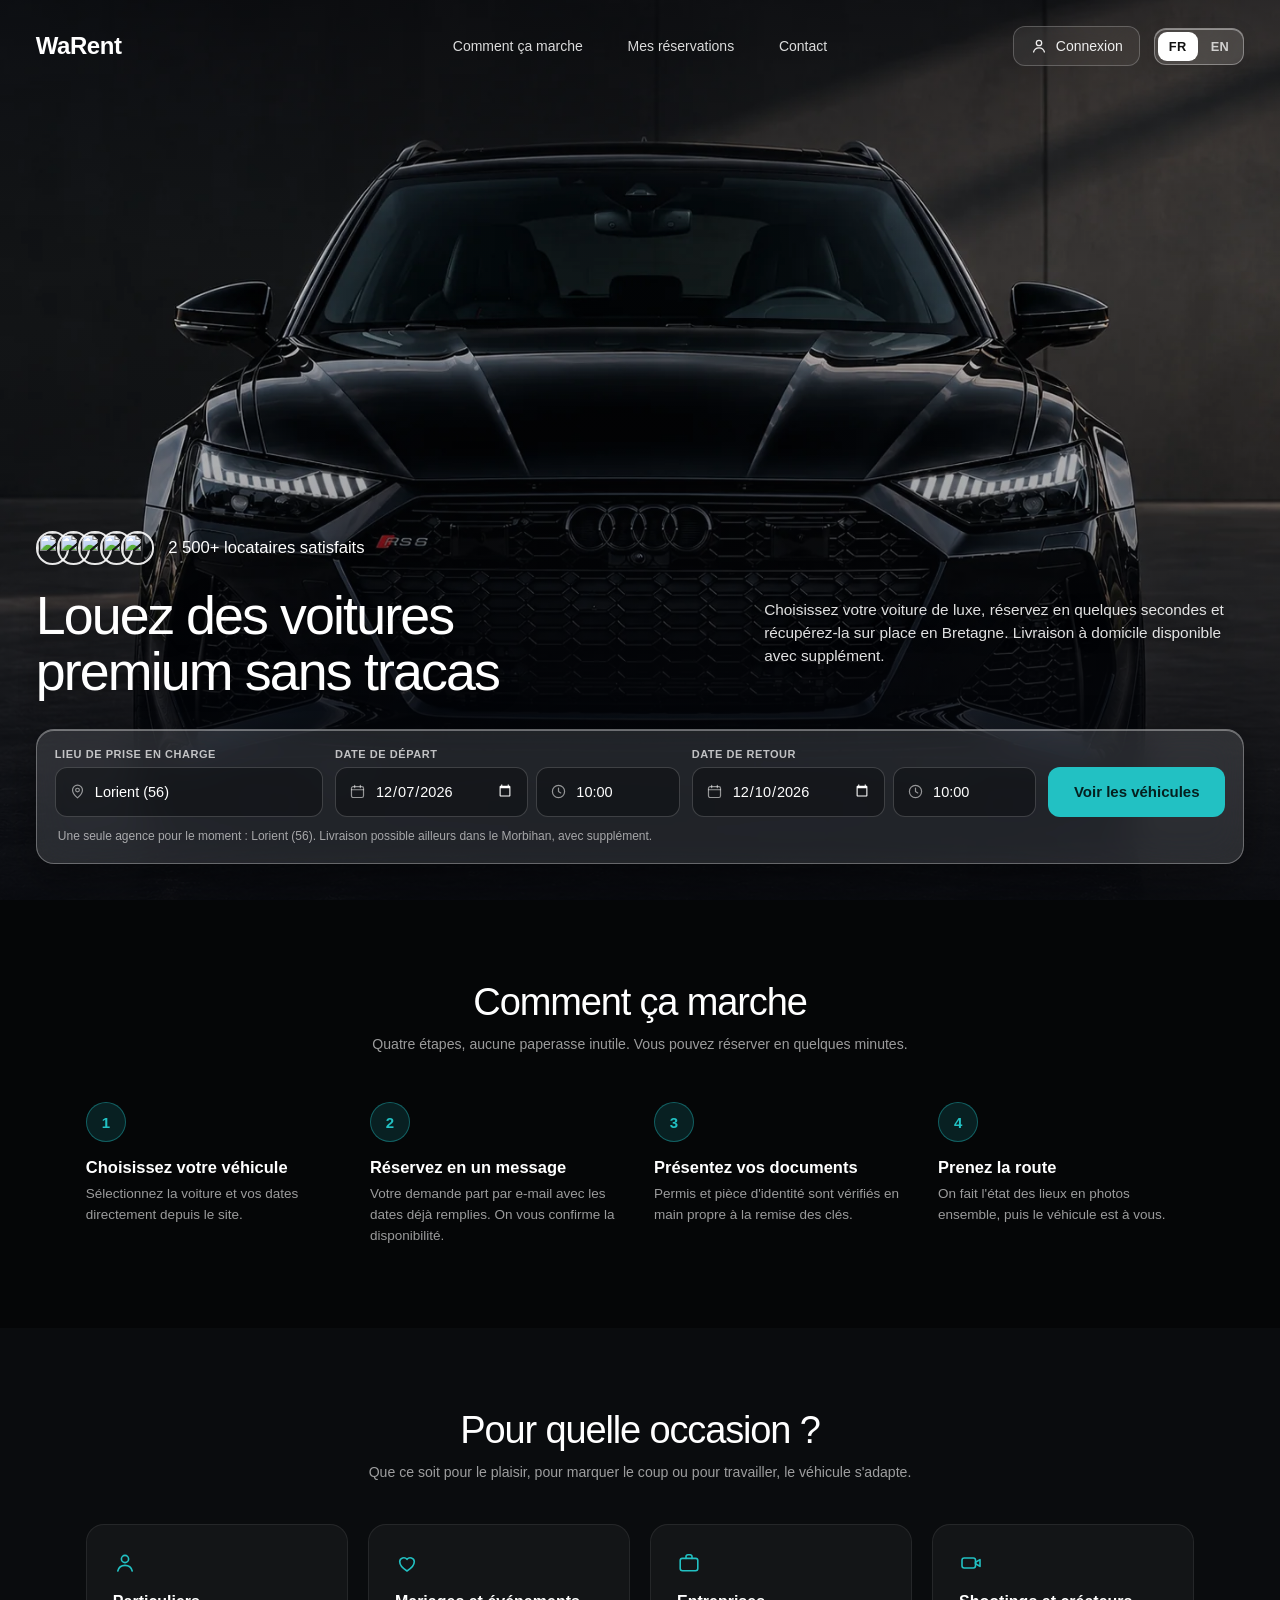
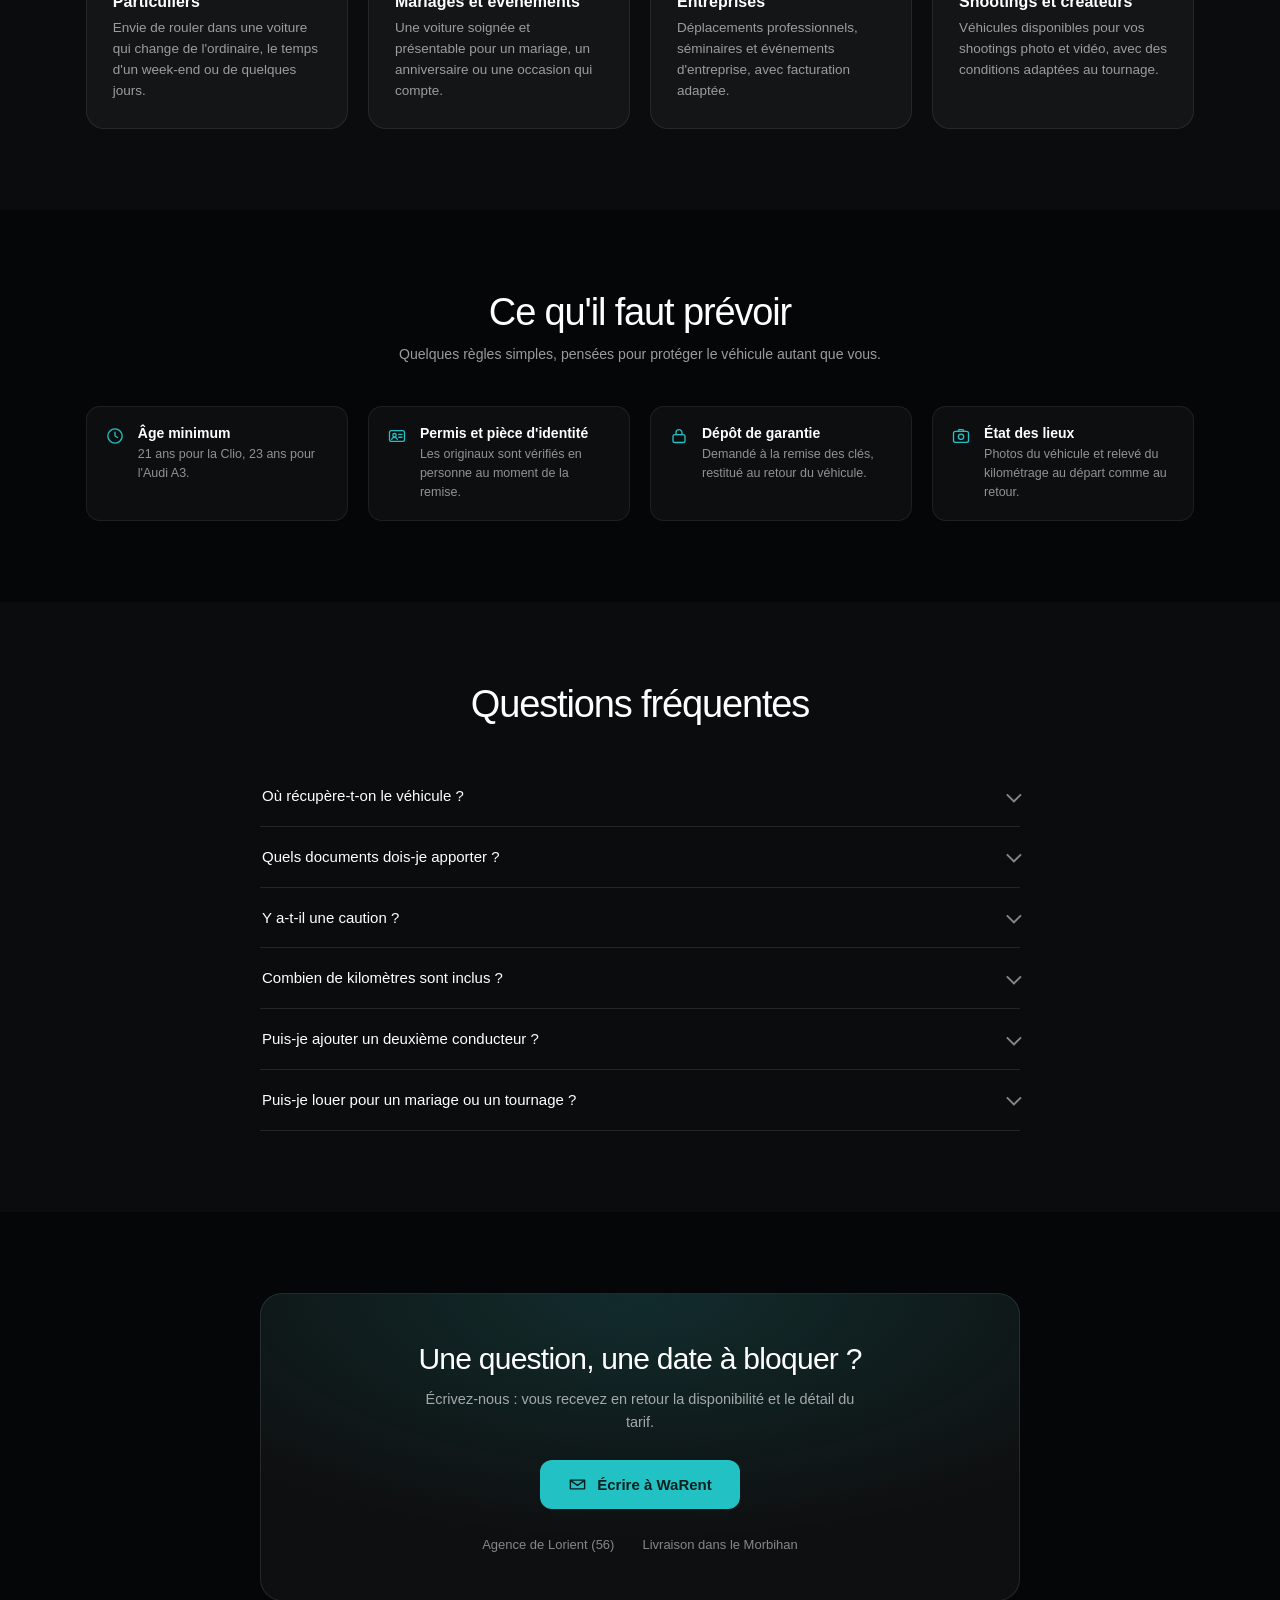
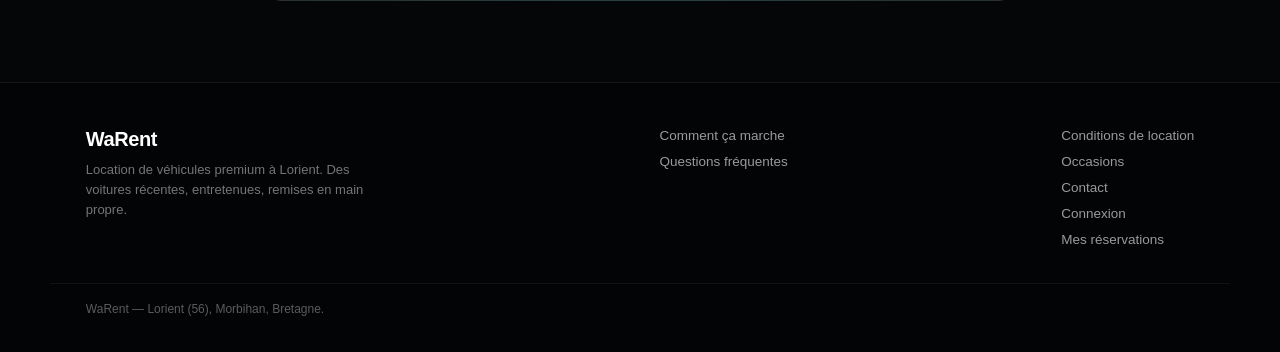
==== commit c20b6750: "Numero de reservation et section « Mes reservations » Une demande envoyee repart maintenant avec un " ====
--- a/index.html
+++ b/index.html
@@ -23,6 +23,7 @@
       <a href="#" class="logo">WaRent</a>
       <nav class="site-nav">
         <a href="#how-it-works" data-fr="Comment ça marche" data-en="How It Works">Comment ça marche</a>
+        <a href="mes-reservations.html" data-fr="Mes réservations" data-en="My bookings">Mes réservations</a>
         <a href="#contact" data-fr="Contact" data-en="Contact">Contact</a>
       </nav>
       <div class="header-actions">
@@ -324,6 +325,7 @@
         <a href="#occasions" data-fr="Occasions" data-en="Occasions">Occasions</a>
         <a href="#contact" data-fr="Contact" data-en="Contact">Contact</a>
         <a href="connexion.html" data-fr="Connexion" data-en="Sign in">Connexion</a>
+        <a href="mes-reservations.html" data-fr="Mes réservations" data-en="My bookings">Mes réservations</a>
       </nav>
     </div>
     <p class="footer-bottom" data-fr="WaRent — Lorient (56), Morbihan, Bretagne." data-en="WaRent — Lorient (56), Morbihan, Brittany.">WaRent — Lorient (56), Morbihan, Bretagne.</p>
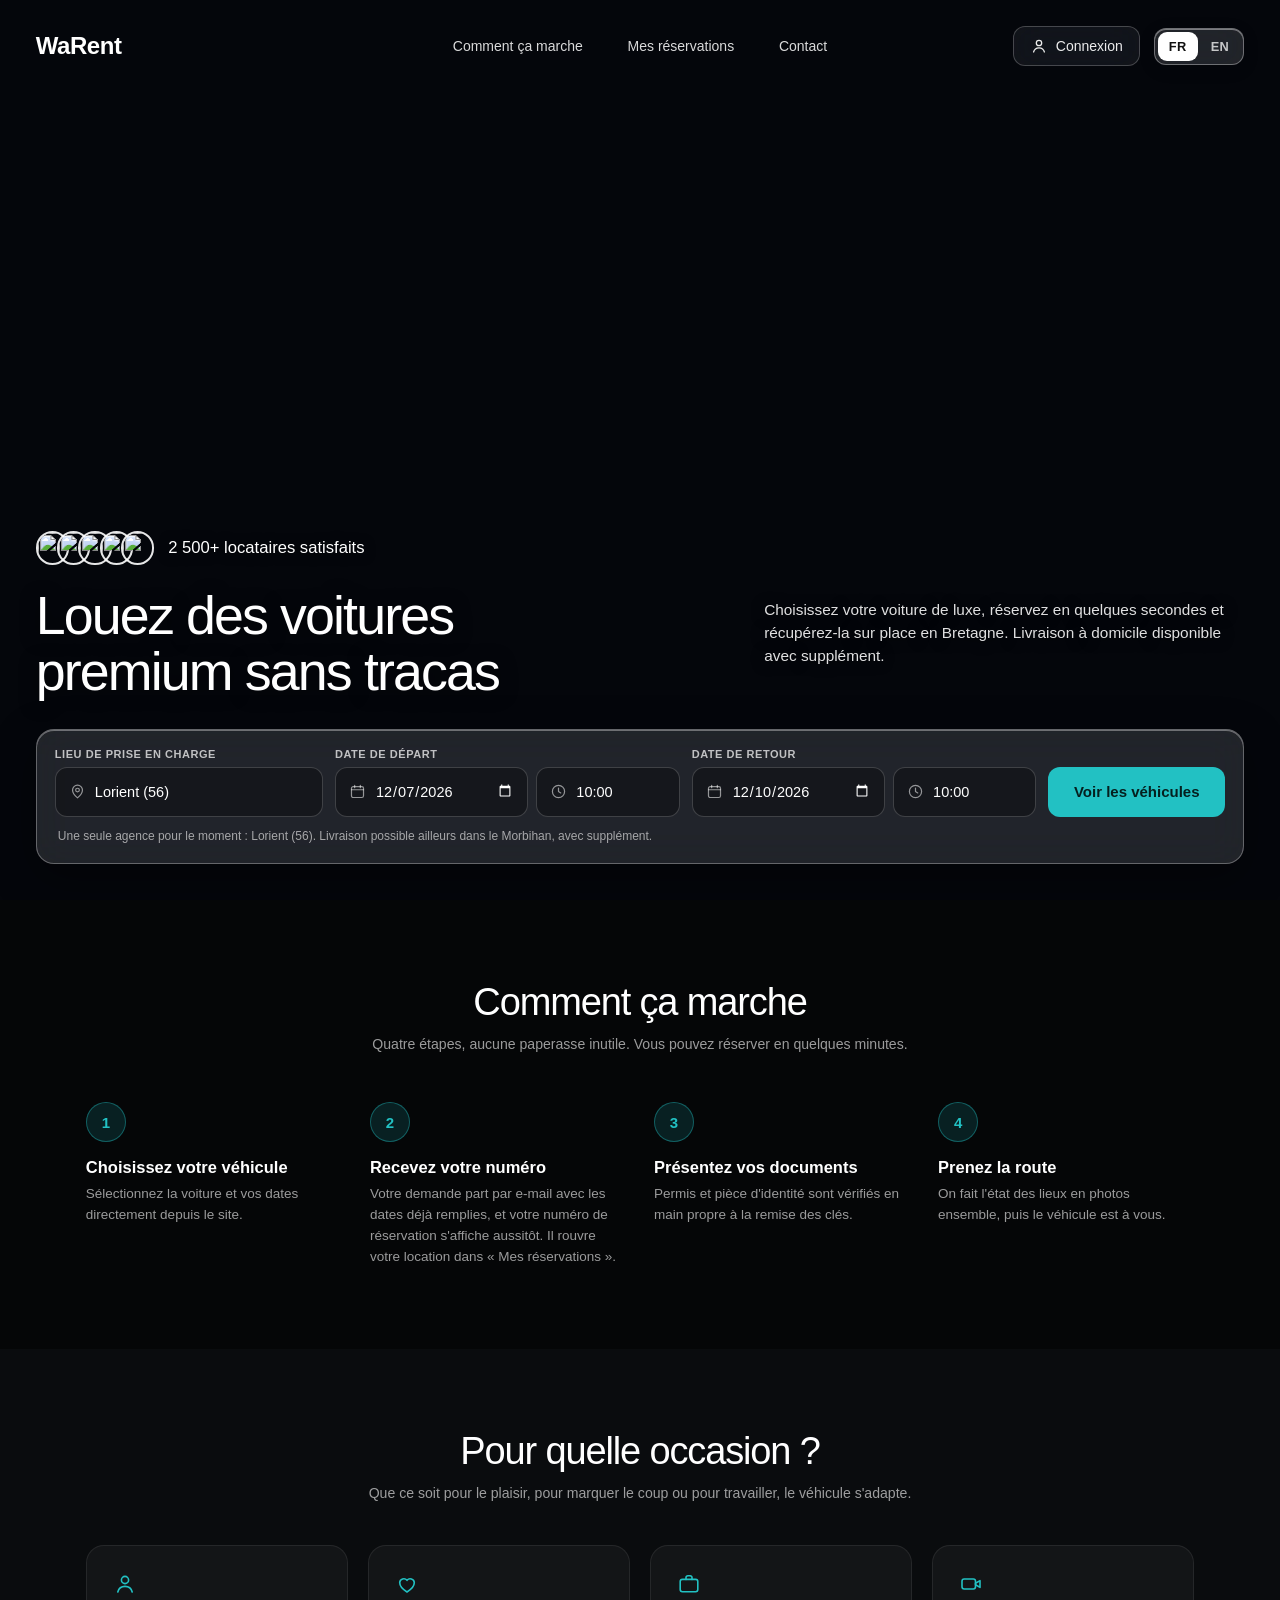
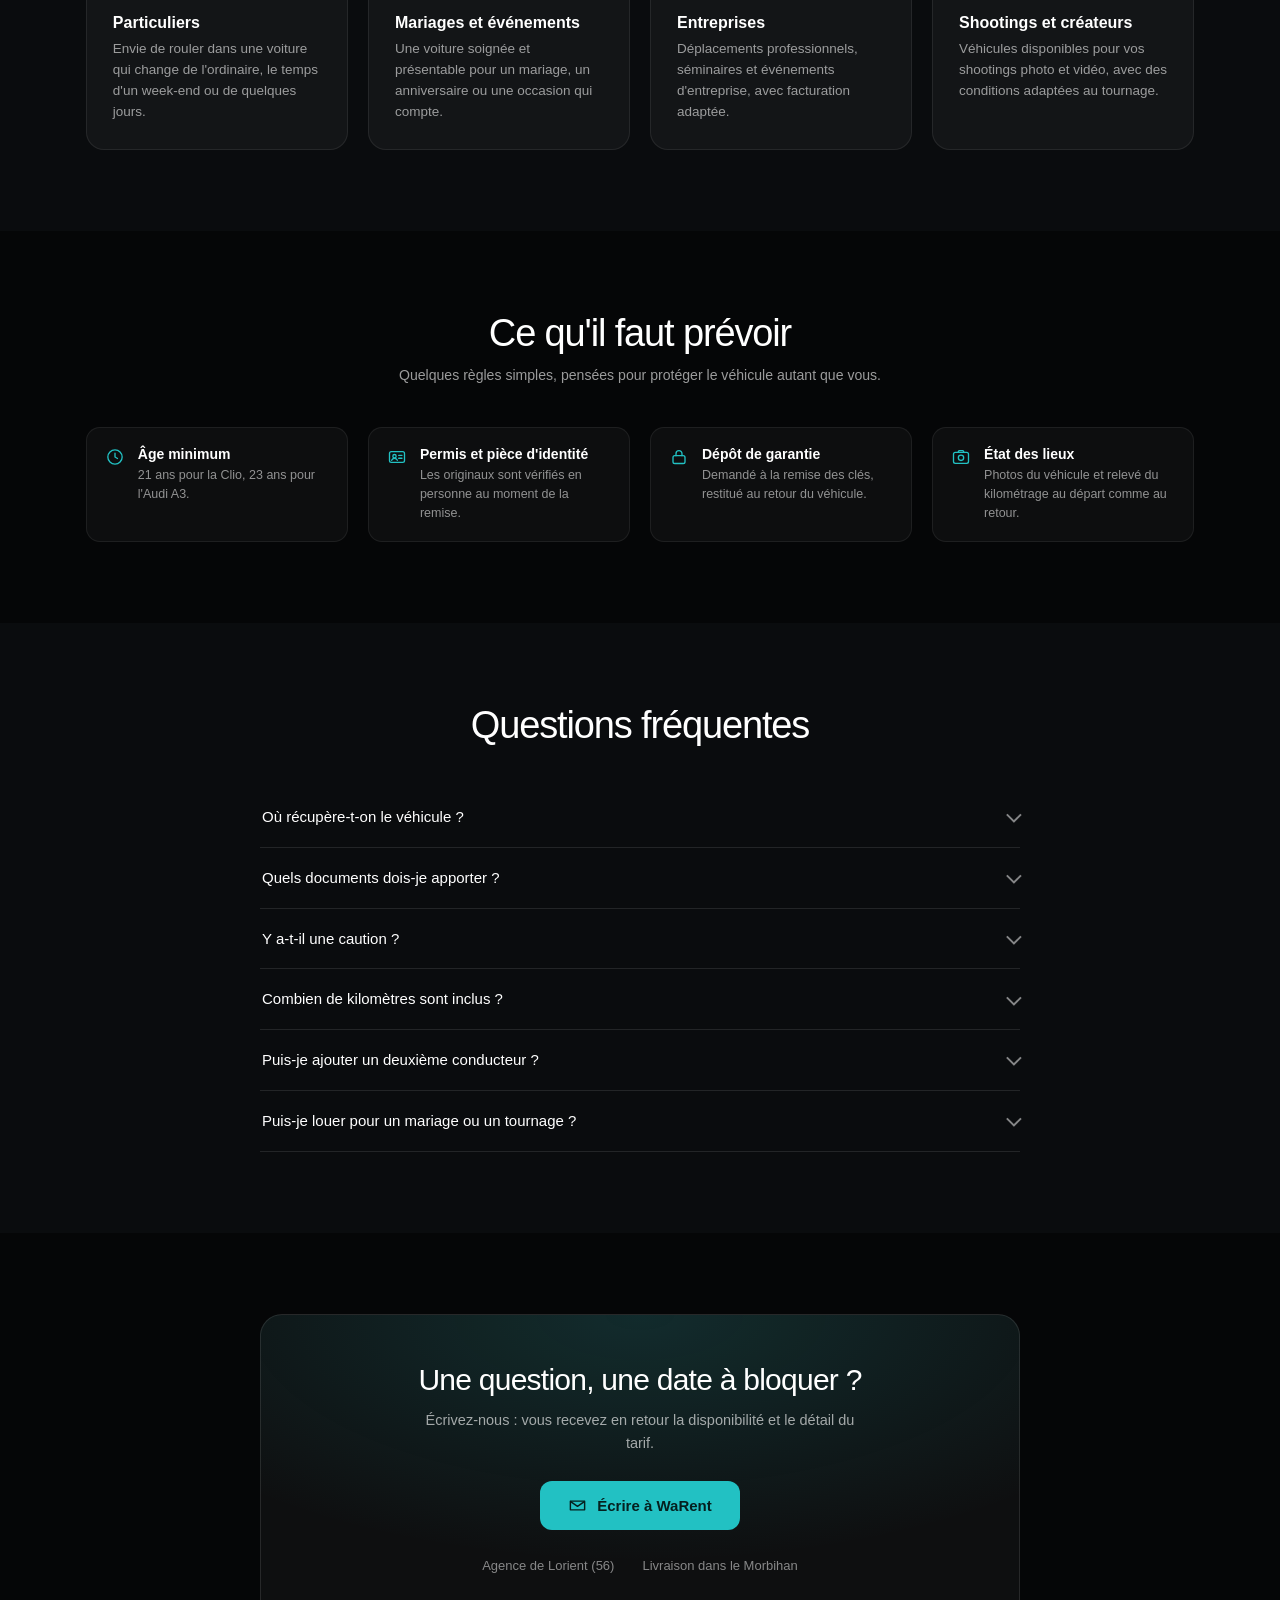
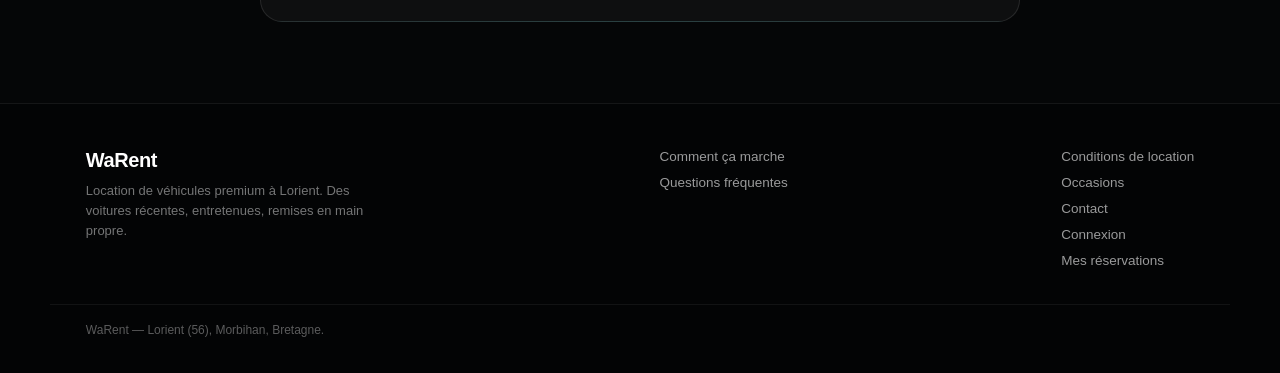
==== commit 78a1be7b: "Accueil : l'etape 2 decrit la reservation avec son numero « Reservez en un message » datait de Whats" ====
--- a/index.html
+++ b/index.html
@@ -175,8 +175,8 @@
         </article>
         <article class="step">
           <div class="step-num">2</div>
-          <h3 class="step-title" data-fr="Réservez en un message" data-en="Book in one message">Réservez en un message</h3>
-          <p class="step-text" data-fr="Votre demande part par e-mail avec les dates déjà remplies. On vous confirme la disponibilité." data-en="Your request goes out by email with the dates already filled in. We confirm availability.">Votre demande part par e-mail avec les dates déjà remplies. On vous confirme la disponibilité.</p>
+          <h3 class="step-title" data-fr="Recevez votre numéro" data-en="Get your booking number">Recevez votre numéro</h3>
+          <p class="step-text" data-fr="Votre demande part par e-mail avec les dates déjà remplies, et votre numéro de réservation s'affiche aussitôt. Il rouvre votre location dans « Mes réservations »." data-en="Your request goes out by email with the dates already filled in, and your booking number appears straight away. It reopens your rental under &quot;My bookings&quot;.">Votre demande part par e-mail avec les dates déjà remplies, et votre numéro de réservation s'affiche aussitôt. Il rouvre votre location dans « Mes réservations ».</p>
         </article>
         <article class="step">
           <div class="step-num">3</div>
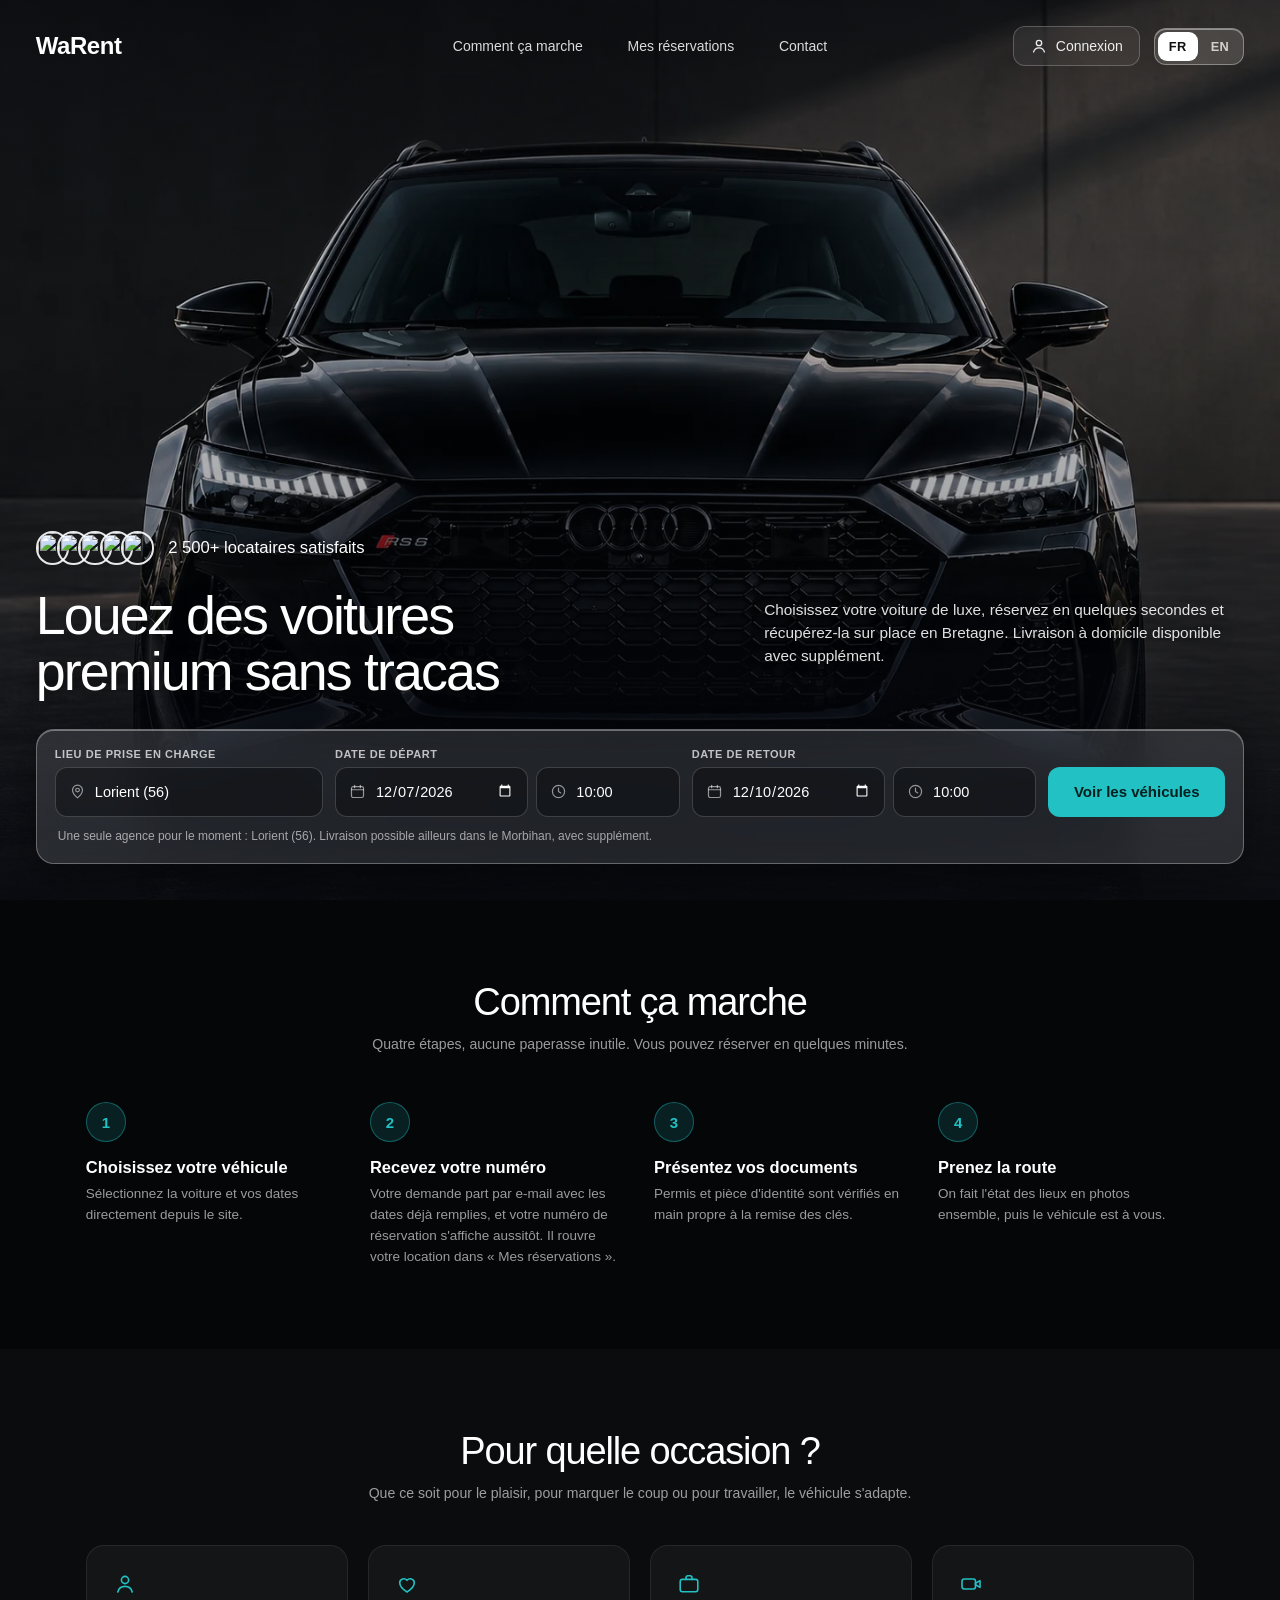
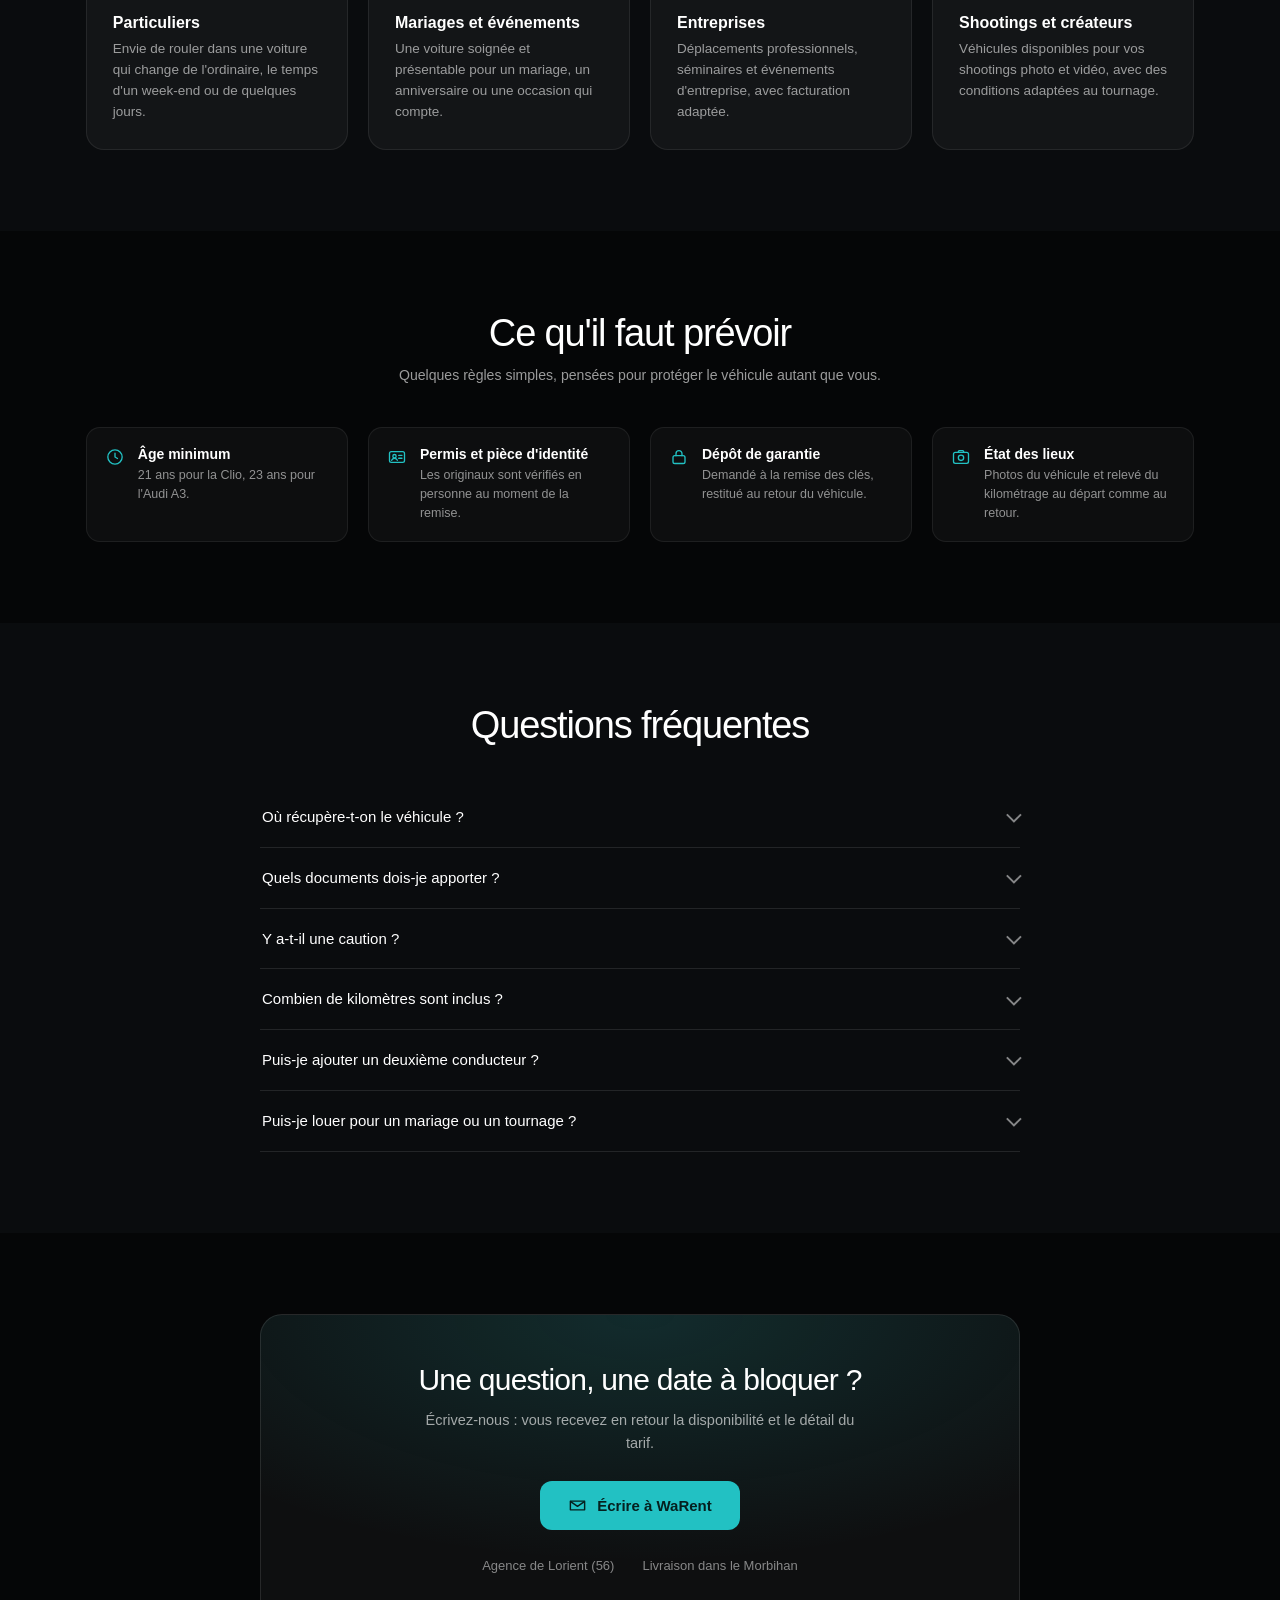
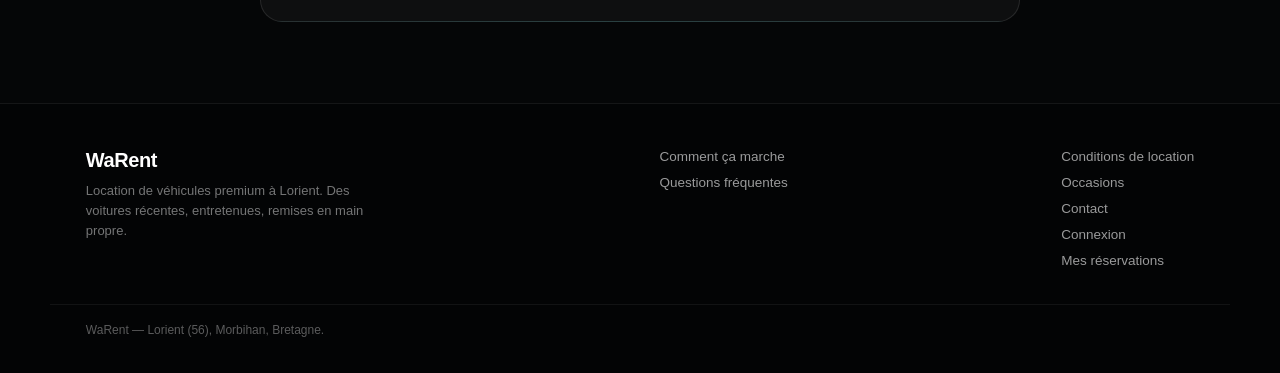
==== commit 95810b30: "Accueil : menu telephone, la navigation revient sous 900 px Sous 900 px, .site-nav passait en displa" ====
--- a/index.html
+++ b/index.html
@@ -20,7 +20,12 @@
 
   <div class="page">
     <header class="site-header">
-      <a href="#" class="logo">WaRent</a>
+      <div class="header-left">
+        <button type="button" class="nav-toggle" id="nav-toggle" aria-expanded="false" aria-controls="mobile-nav" aria-label="Menu principal" data-label-fr="Menu principal" data-label-en="Main menu">
+          <span class="nav-toggle-bars" aria-hidden="true"><span></span><span></span><span></span></span>
+        </button>
+        <a href="#" class="logo">WaRent</a>
+      </div>
       <nav class="site-nav">
         <a href="#how-it-works" data-fr="Comment ça marche" data-en="How It Works">Comment ça marche</a>
         <a href="mes-reservations.html" data-fr="Mes réservations" data-en="My bookings">Mes réservations</a>
@@ -36,6 +41,12 @@
           <button type="button" class="lang-btn" data-lang-btn="en" aria-pressed="false">EN</button>
         </div>
       </div>
+
+      <nav class="mobile-nav" id="mobile-nav" hidden>
+        <a href="#how-it-works" data-fr="Comment ça marche" data-en="How It Works">Comment ça marche</a>
+        <a href="mes-reservations.html" data-fr="Mes réservations" data-en="My bookings">Mes réservations</a>
+        <a href="#contact" data-fr="Contact" data-en="Contact">Contact</a>
+      </nav>
     </header>
 
 
--- a/styles.css
+++ b/styles.css
@@ -86,7 +86,10 @@
   gap: 16px;
   padding: clamp(14px, 2.4vw, 26px) clamp(20px, 2.8vw, 42px);
   position: relative;
-  z-index: 2;
+  /* Au-dessus du hero (.hero-bottom 2, .search-panel 3), sinon le panneau du
+     menu s'affiche mais le hero intercepte les clics sur ses liens. Reste
+     sous le preloader (60) et la fiche vehicule (200). */
+  z-index: 10;
 }
 .logo {
   font-size: clamp(20px, 2vw, 24px);
@@ -109,10 +112,91 @@
 }
 .site-nav a:hover { color: #ffffff; }
 
+.header-left {
+  display: flex;
+  align-items: center;
+  gap: clamp(10px, 1.6vw, 14px);
+}
+
 .header-actions {
   display: flex;
   align-items: center;
   gap: clamp(8px, 1.2vw, 14px);
+}
+
+/* Menu telephone : sous 900px la navigation centrale disparait, ces trois
+   barres la rouvrent en panneau sous l'en-tete. Elles se croisent en X une
+   fois le panneau ouvert, pour que le meme bouton serve a refermer. */
+.nav-toggle {
+  display: none;
+  align-items: center;
+  justify-content: center;
+  width: 42px;
+  height: 42px;
+  padding: 0;
+  border: 1px solid rgba(255, 255, 255, 0.22);
+  border-radius: 12px;
+  background: rgba(255, 255, 255, 0.06);
+  -webkit-backdrop-filter: blur(16px) saturate(160%);
+  backdrop-filter: blur(16px) saturate(160%);
+  color: #ffffff;
+  cursor: pointer;
+  transition: background .2s ease, border-color .2s ease;
+}
+.nav-toggle:hover {
+  background: rgba(255, 255, 255, 0.14);
+  border-color: rgba(255, 255, 255, 0.4);
+}
+.nav-toggle-bars {
+  display: block;
+  position: relative;
+  width: 18px;
+  height: 12px;
+}
+.nav-toggle-bars span {
+  position: absolute;
+  left: 0;
+  width: 100%;
+  height: 2px;
+  border-radius: 2px;
+  background: currentColor;
+  transition: top .2s ease, opacity .2s ease, transform .2s ease;
+}
+.nav-toggle-bars span:nth-child(1) { top: 0; }
+.nav-toggle-bars span:nth-child(2) { top: 5px; }
+.nav-toggle-bars span:nth-child(3) { top: 10px; }
+.nav-toggle[aria-expanded="true"] .nav-toggle-bars span:nth-child(1) { top: 5px; transform: rotate(45deg); }
+.nav-toggle[aria-expanded="true"] .nav-toggle-bars span:nth-child(2) { opacity: 0; }
+.nav-toggle[aria-expanded="true"] .nav-toggle-bars span:nth-child(3) { top: 5px; transform: rotate(-45deg); }
+
+.mobile-nav {
+  position: absolute;
+  top: 100%;
+  left: clamp(20px, 2.8vw, 42px);
+  right: clamp(20px, 2.8vw, 42px);
+  z-index: 5;
+  display: flex;
+  flex-direction: column;
+  padding: 8px;
+  border-radius: 16px;
+  background: rgba(8, 10, 15, 0.94);
+  -webkit-backdrop-filter: blur(18px) saturate(160%);
+  backdrop-filter: blur(18px) saturate(160%);
+  border: 1px solid rgba(255, 255, 255, 0.16);
+  box-shadow: 0 18px 44px rgba(0, 0, 0, 0.5);
+  animation: fadeIn .18s ease both;
+}
+.mobile-nav[hidden] { display: none; }
+.mobile-nav a {
+  padding: 13px 14px;
+  border-radius: 11px;
+  font-size: 15px;
+  color: rgba(255, 255, 255, 0.88);
+  transition: background .16s ease, color .16s ease;
+}
+.mobile-nav a:hover {
+  background: rgba(255, 255, 255, 0.08);
+  color: #ffffff;
 }
 
 /* Onglet Connexion : il ouvre l'espace client. Sur petit ecran il ne garde
@@ -275,6 +359,7 @@
 
 @media (max-width: 899px) {
   .site-nav { display: none; }
+  .nav-toggle { display: flex; }
 }
 @media (max-width: 640px) {
   /* Sur telephone le texte descend plus bas sur l'image : on assombrit
@@ -308,6 +393,10 @@
     padding-right: clamp(14px, 4vw, 20px);
     gap: 8px;
   }
+  .mobile-nav {
+    left: clamp(14px, 4vw, 20px);
+    right: clamp(14px, 4vw, 20px);
+  }
   .header-actions {
     gap: 8px;
   }
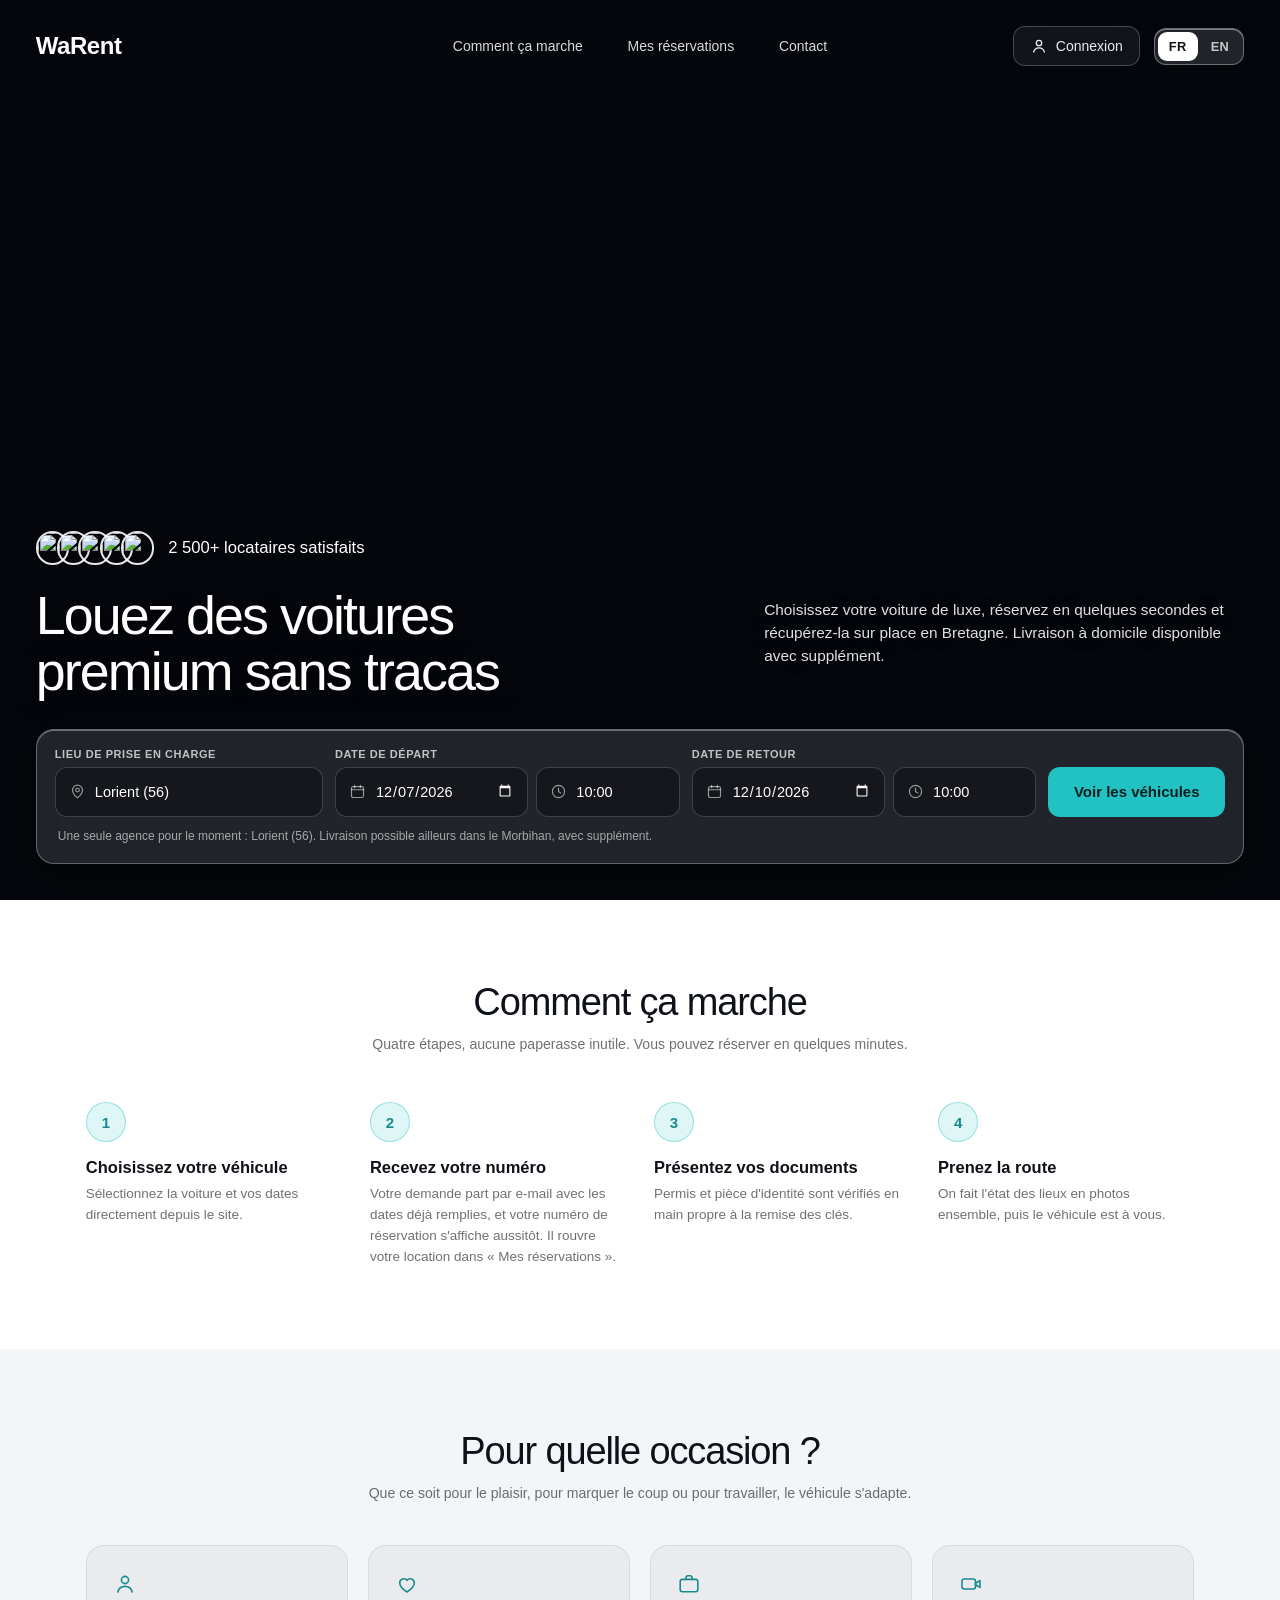
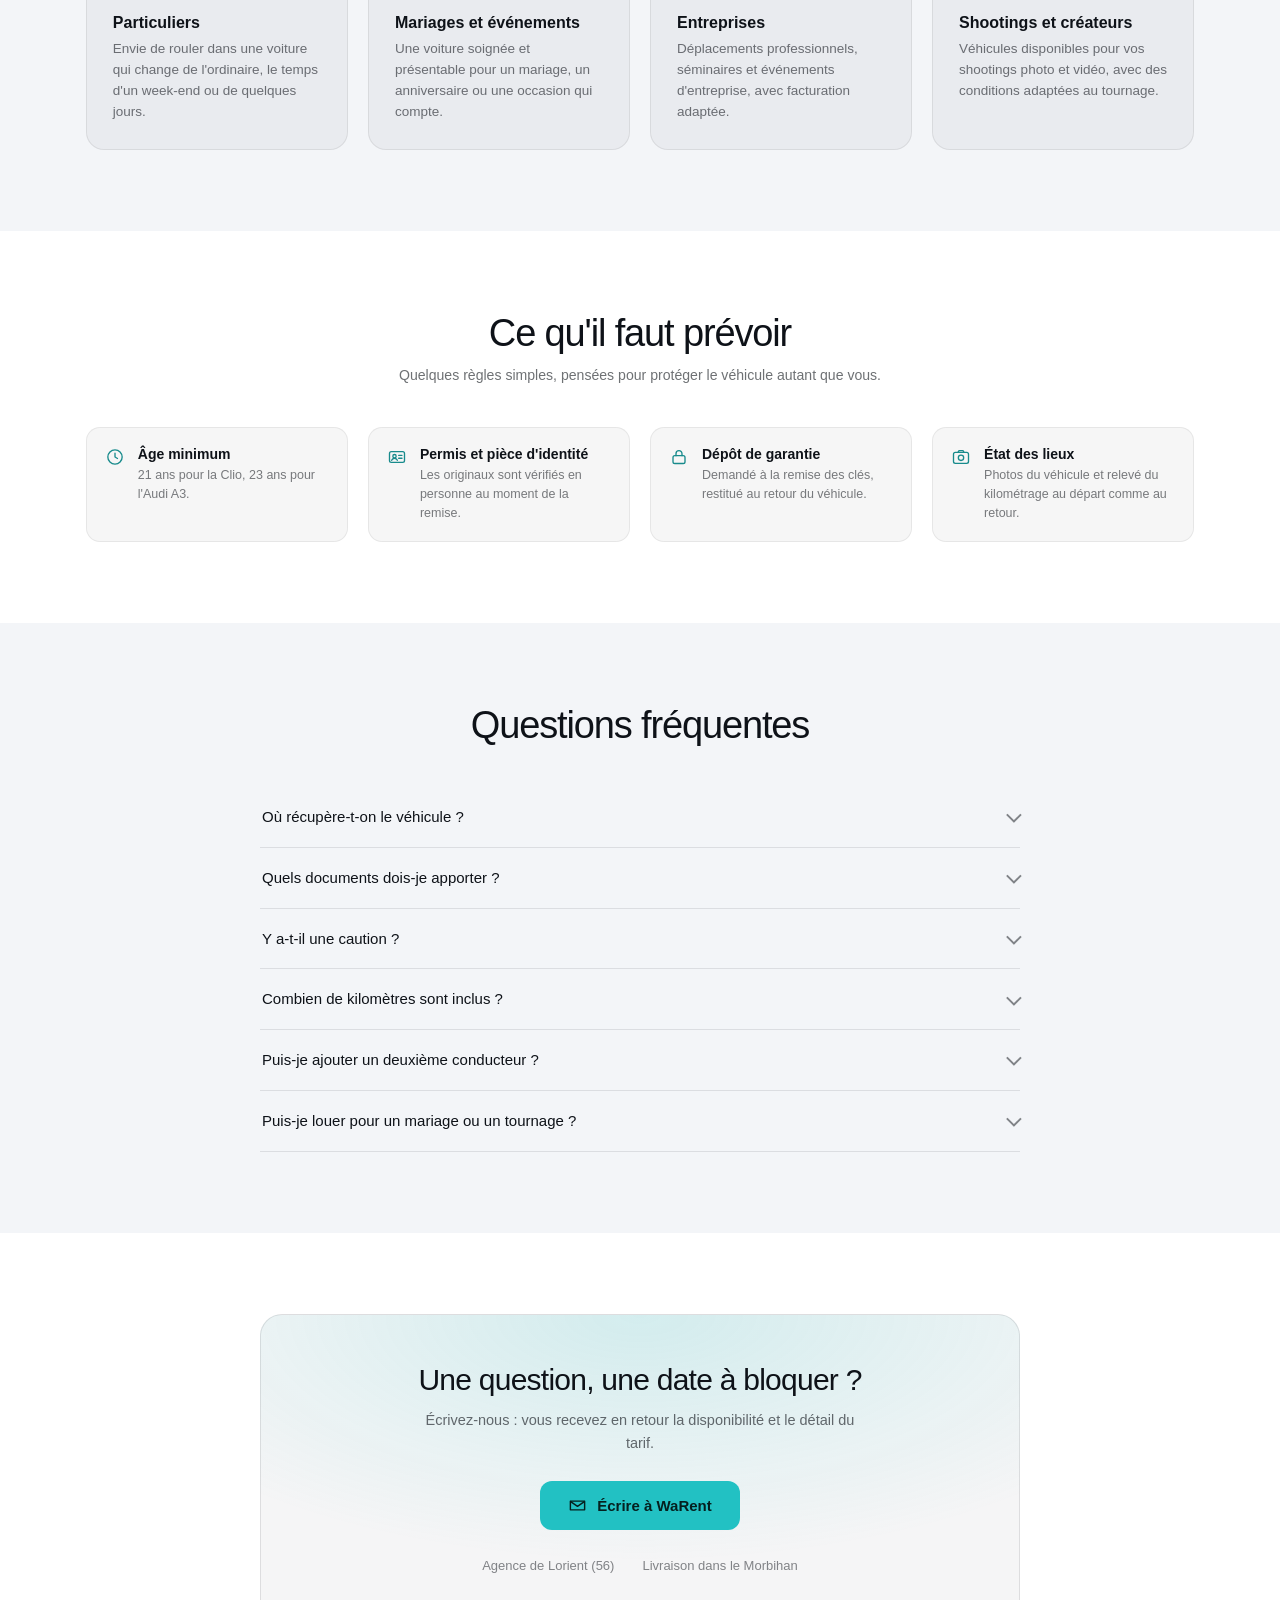
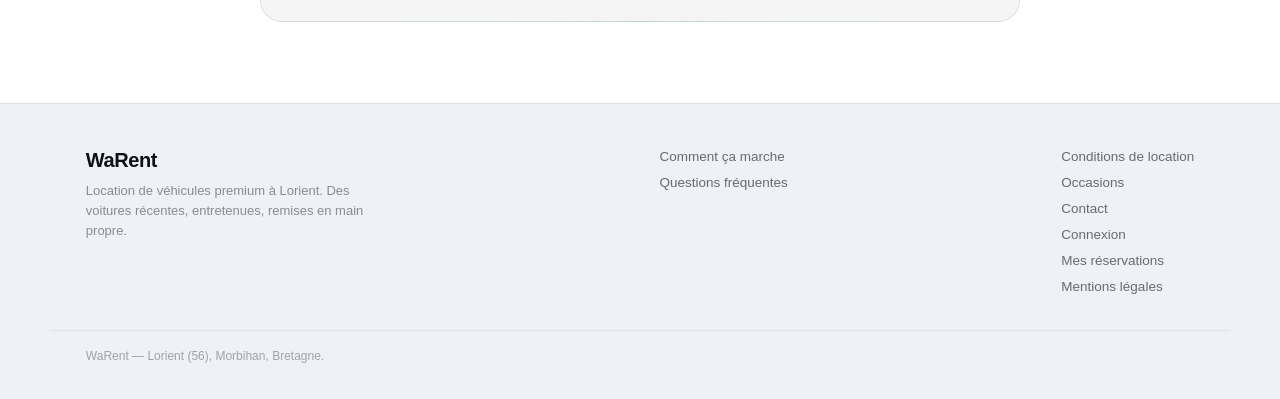
==== commit d040094f: "Ajoute la page des mentions légales Le site n'avait aucune mention légale. La page reprend le docume" ====
--- a/index.html
+++ b/index.html
@@ -337,6 +337,7 @@
         <a href="#contact" data-fr="Contact" data-en="Contact">Contact</a>
         <a href="connexion.html" data-fr="Connexion" data-en="Sign in">Connexion</a>
         <a href="mes-reservations.html" data-fr="Mes réservations" data-en="My bookings">Mes réservations</a>
+        <a href="mentions-legales.html" data-fr="Mentions légales" data-en="Legal notice">Mentions légales</a>
       </nav>
     </div>
     <p class="footer-bottom" data-fr="WaRent — Lorient (56), Morbihan, Bretagne." data-en="WaRent — Lorient (56), Morbihan, Brittany.">WaRent — Lorient (56), Morbihan, Bretagne.</p>
--- a/styles.css
+++ b/styles.css
@@ -1,10 +1,78 @@
+/* ==================== Theme clair / sombre ====================
+   Le site suit le reglage du systeme via prefers-color-scheme. Le fond de la
+   page bascule, le texte aussi, mais deux familles d'elements gardent leur
+   traitement sombre dans les deux modes : le hero et les visuels de vehicule.
+   Ce sont des photos sombres — un texte noir pose dessus serait illisible.
+   Elles ont donc leur propre canal, --on-media-rgb, qui ne bascule jamais.
+
+   Presque toute la charte s'ecrit « blanc a tel alpha » : il suffit donc de
+   retourner ce canal, --fg-rgb, pour retourner le site. Les fonds pleins et
+   les quelques pastilles inversees ont leurs propres variables. */
+:root {
+  color-scheme: dark light;
+
+  --fg-rgb: 255, 255, 255;         /* texte et surfaces translucides */
+  --on-media-rgb: 255, 255, 255;   /* pose sur une photo : jamais inverse */
+
+  --bg: #050607;                   /* fond des sections */
+  --bg-alt: #0a0c0e;               /* section alternee */
+  --bg-deep: #030405;              /* pied de page */
+  --bg-veil: rgba(5, 6, 7, 0.92);  /* en-tetes colles, translucides */
+  --surface: #0e1013;              /* fiche vehicule, panneaux */
+  --surface-2: #131619;
+  --field-bg: rgba(0, 0, 0, 0.28); /* champs et encarts en creux */
+  --scrim: rgba(3, 4, 5, 0.8);     /* voile derriere la fiche vehicule */
+
+  --accent: #22c1c3;
+  --accent-hover: #1cadaf;
+  --ink: #05201f;                  /* texte pose sur l'accent */
+  /* L'accent sert aussi de couleur de texte. Sur blanc le turquoise manque de
+     contraste : en mode clair on l'assombrit, quel qu'il soit — y compris les
+     accents de vehicule que le JS pose sur <html>. */
+  --accent-text: var(--accent);
+
+  --invert-bg: #ffffff;            /* pastilles inversees : langue, filtre actif */
+  --invert-fg: #0a0a0a;
+
+  --danger: #f87171;               /* bordure de champ en erreur */
+  --danger-text: #fca5a5;          /* message d'erreur */
+
+  --shadow-card: 0 26px 48px rgba(0, 0, 0, 0.6);
+  --shadow-modal: 0 40px 90px rgba(0, 0, 0, 0.7);
+}
+
+@media (prefers-color-scheme: light) {
+  :root {
+    --fg-rgb: 14, 18, 24;
+    --bg: #ffffff;
+    --bg-alt: #f3f5f8;
+    --bg-deep: #eef1f5;
+    --bg-veil: rgba(255, 255, 255, 0.92);
+    --surface: #ffffff;
+    --surface-2: #f3f5f8;
+    --field-bg: rgba(14, 18, 24, 0.04);
+    --scrim: rgba(18, 24, 33, 0.42);
+
+    --accent-text: color-mix(in srgb, var(--accent) 72%, #000);
+
+    --invert-bg: #14181e;
+    --invert-fg: #ffffff;
+
+    --danger: #d64545;
+    --danger-text: #b3261e;
+
+    --shadow-card: 0 18px 36px rgba(15, 23, 35, 0.14);
+    --shadow-modal: 0 30px 70px rgba(15, 23, 35, 0.22);
+  }
+}
+
 * { box-sizing: border-box; }
 html, body {
   margin: 0;
   padding: 0;
   width: 100%;
   overflow-x: hidden;
-  background: #ffffff;
+  background: var(--bg);
 }
 body {
   font-family: 'Helvetica Neue', Helvetica, Arial, sans-serif;
@@ -12,11 +80,11 @@
   -moz-osx-font-smoothing: grayscale;
 }
 a {
-  color: #111111;
+  color: rgb(var(--fg-rgb));
   text-decoration: none;
   transition: color .2s ease;
 }
-a:hover { color: #666666; }
+a:hover { color: rgba(var(--fg-rgb), 0.62); }
 
 .video-bg {
   position: fixed;
@@ -228,14 +296,18 @@
   flex-shrink: 0;
 }
 
+/* Le selecteur de langue est le seul element du hero qu'on retrouve ailleurs :
+   sur l'accueil il est pose sur la photo, sur les autres pages il vit dans un
+   en-tete qui bascule avec le theme. Il suit donc le premier plan du theme, et
+   l'en-tete de l'accueil le repasse en blanc plus bas. */
 .lang-switch {
   display: flex;
   align-items: center;
-  background: rgba(255, 255, 255, 0.12);
+  background: rgba(var(--fg-rgb), 0.12);
   -webkit-backdrop-filter: blur(16px) saturate(160%);
   backdrop-filter: blur(16px) saturate(160%);
-  border: 1px solid rgba(255, 255, 255, 0.35);
-  box-shadow: inset 0 1px 0 rgba(255, 255, 255, 0.4), 0 4px 16px rgba(0, 0, 0, 0.15);
+  border: 1px solid rgba(var(--fg-rgb), 0.35);
+  box-shadow: inset 0 1px 0 rgba(var(--fg-rgb), 0.4), 0 4px 16px rgba(0, 0, 0, 0.15);
   border-radius: 12px;
   padding: 3px;
   gap: 2px;
@@ -244,7 +316,7 @@
   appearance: none;
   border: none;
   background: transparent;
-  color: rgba(255, 255, 255, 0.75);
+  color: rgba(var(--fg-rgb), 0.75);
   font-family: inherit;
   font-size: clamp(12px, 1vw, 13px);
   font-weight: 600;
@@ -254,12 +326,27 @@
   cursor: pointer;
   transition: background .2s ease, color .2s ease;
 }
-.lang-btn:hover { color: #ffffff; }
+.lang-btn:hover { color: rgb(var(--fg-rgb)); }
 .lang-btn.active {
+  background: var(--invert-bg);
+  color: var(--invert-fg);
+}
+.lang-btn.active:hover { color: var(--invert-fg); }
+
+/* En-tete de l'accueil : pose sur la photo, il garde son blanc dans les deux
+   modes, sinon le mode clair y ecrirait du blanc sur du blanc. */
+.site-header .lang-switch {
+  background: rgba(var(--on-media-rgb), 0.12);
+  border-color: rgba(var(--on-media-rgb), 0.35);
+  box-shadow: inset 0 1px 0 rgba(var(--on-media-rgb), 0.4), 0 4px 16px rgba(0, 0, 0, 0.15);
+}
+.site-header .lang-btn { color: rgba(var(--on-media-rgb), 0.75); }
+.site-header .lang-btn:hover { color: rgb(var(--on-media-rgb)); }
+.site-header .lang-btn.active {
   background: #ffffff;
   color: #111111;
 }
-.lang-btn.active:hover { color: #111111; }
+.site-header .lang-btn.active:hover { color: #111111; }
 
 .hero-bottom {
   position: relative;
@@ -536,7 +623,7 @@
 .fleet-section {
   position: relative;
   z-index: 1;
-  background: #050607;
+  background: var(--bg);
   padding: clamp(56px, 9vh, 100px) 0 clamp(64px, 10vh, 110px);
 }
 .fleet-inner {
@@ -546,14 +633,14 @@
 }
 .fleet-heading { text-align: center; margin-bottom: clamp(22px, 3.4vh, 34px); }
 .fleet-title {
-  color: #ffffff;
+  color: rgb(var(--fg-rgb));
   font-size: clamp(26px, 3.4vw, 42px);
   font-weight: 500;
   letter-spacing: -0.03em;
   margin: 0 0 10px;
 }
 .fleet-subtitle {
-  color: rgba(255,255,255,0.6);
+  color: rgba(var(--fg-rgb), 0.6);
   font-size: clamp(14px, 1.1vw, 16px);
   margin: 0;
 }
@@ -566,9 +653,9 @@
 }
 .fleet-pill {
   appearance: none;
-  border: 1px solid rgba(255,255,255,0.16);
-  background: rgba(255,255,255,0.04);
-  color: rgba(255,255,255,0.72);
+  border: 1px solid rgba(var(--fg-rgb), 0.16);
+  background: rgba(var(--fg-rgb), 0.04);
+  color: rgba(var(--fg-rgb), 0.72);
   font-family: inherit;
   font-size: 13.5px;
   font-weight: 500;
@@ -577,11 +664,11 @@
   cursor: pointer;
   transition: background .2s ease, color .2s ease, border-color .2s ease;
 }
-.fleet-pill:hover { color: #ffffff; border-color: rgba(255,255,255,0.32); }
+.fleet-pill:hover { color: rgb(var(--fg-rgb)); border-color: rgba(var(--fg-rgb), 0.32); }
 .fleet-pill.active {
-  background: #ffffff;
-  color: #0a0a0a;
-  border-color: #ffffff;
+  background: var(--invert-bg);
+  color: var(--invert-fg);
+  border-color: var(--invert-bg);
 }
 
 .carousel-viewport {
@@ -635,6 +722,9 @@
 }
 
 .car-face-inner {
+  /* Fond de studio sombre derriere la photo : le texte de la carte reste blanc
+     en mode clair, sinon il deviendrait noir sur noir. */
+  --fg-rgb: var(--on-media-rgb);
   position: relative;
   width: 100%;
   height: 100%;
@@ -646,8 +736,8 @@
   transform: translateZ(0);
   isolation: isolate;
   background: linear-gradient(165deg, #171a1f 0%, #0a0b0d 68%);
-  border: 1px solid rgba(255,255,255,0.09);
-  box-shadow: 0 26px 48px rgba(0,0,0,0.6), inset 0 1px 0 rgba(255,255,255,0.07);
+  border: 1px solid rgba(var(--fg-rgb), 0.09);
+  box-shadow: var(--shadow-card), inset 0 1px 0 rgba(var(--fg-rgb), 0.07);
 }
 .car-face-front .car-face-inner { display: flex; flex-direction: column; }
 
@@ -659,7 +749,7 @@
   align-items: center;
   justify-content: center;
   padding: 34px 12px 12px;
-  background: radial-gradient(125% 95% at 50% 12%, rgba(255,255,255,0.12), transparent 62%), var(--accent-bg, #14161a);
+  background: radial-gradient(125% 95% at 50% 12%, rgba(var(--fg-rgb), 0.12), transparent 62%), var(--accent-bg, #14161a);
 }
 .car-photo {
   position: relative;
@@ -697,7 +787,7 @@
 }
 .car-silhouette .car-body { fill: currentColor; opacity: .95; }
 .car-silhouette .car-wheel { fill: none; stroke: #050607; stroke-width: 5; }
-.car-silhouette .car-glass { fill: rgba(255,255,255,0.34); }
+.car-silhouette .car-glass { fill: rgba(var(--fg-rgb), 0.34); }
 .car-silhouette .car-shadow { fill: rgba(0,0,0,0.38); }
 
 .car-badge {
@@ -721,31 +811,31 @@
   z-index: 2;
   font-size: 11.5px;
   font-weight: 600;
-  color: rgba(255,255,255,0.8);
+  color: rgba(var(--fg-rgb), 0.8);
   letter-spacing: -0.01em;
 }
 
 .car-info {
   flex: 0 0 auto;
   padding: 16px 18px 18px;
-  border-top: 1px solid rgba(255,255,255,0.07);
+  border-top: 1px solid rgba(var(--fg-rgb), 0.07);
   background: rgba(6,7,9,0.55);
 }
-.car-name { color: #ffffff; font-size: 17.5px; font-weight: 600; letter-spacing: -0.015em; margin: 0; }
-.car-cat { color: rgba(255,255,255,0.5); font-size: 12.5px; margin: 3px 0 12px; }
+.car-name { color: rgb(var(--fg-rgb)); font-size: 17.5px; font-weight: 600; letter-spacing: -0.015em; margin: 0; }
+.car-cat { color: rgba(var(--fg-rgb), 0.5); font-size: 12.5px; margin: 3px 0 12px; }
 .car-specs { display: flex; gap: 6px; margin-bottom: 14px; }
 .spec-chip {
   display: inline-flex; align-items: center; gap: 4px;
-  font-size: 10.5px; color: rgba(255,255,255,0.66);
-  background: rgba(255,255,255,0.06); border-radius: 8px; padding: 5px 8px;
+  font-size: 10.5px; color: rgba(var(--fg-rgb), 0.66);
+  background: rgba(var(--fg-rgb), 0.06); border-radius: 8px; padding: 5px 8px;
   white-space: nowrap;
 }
 .spec-chip svg { width: 12px; height: 12px; flex-shrink: 0; }
 .car-meta-row { display: flex; align-items: center; justify-content: space-between; gap: 10px; }
-.car-price { color: #ffffff; font-size: 17px; font-weight: 600; }
-.car-price small { color: rgba(255,255,255,0.5); font-weight: 400; font-size: 11.5px; }
+.car-price { color: rgb(var(--fg-rgb)); font-size: 17px; font-weight: 600; }
+.car-price small { color: rgba(var(--fg-rgb), 0.5); font-weight: 400; font-size: 11.5px; }
 .car-cta {
-  appearance: none; border: none; background: #ffffff; color: #0a0a0a;
+  appearance: none; border: none; background: var(--invert-bg); color: var(--invert-fg);
   font-family: inherit; font-size: 12.5px; font-weight: 600;
   padding: 9px 15px; border-radius: 10px; cursor: pointer;
 }
@@ -753,15 +843,15 @@
 .carousel-nav {
   appearance: none; border: none; cursor: pointer;
   width: 42px; height: 42px; border-radius: 50%;
-  background: rgba(255,255,255,0.08);
-  border: 1px solid rgba(255,255,255,0.16);
-  color: #ffffff;
+  background: rgba(var(--fg-rgb), 0.08);
+  border: 1px solid rgba(var(--fg-rgb), 0.16);
+  color: rgb(var(--fg-rgb));
   display: flex; align-items: center; justify-content: center;
   flex-shrink: 0;
   z-index: 5;
   transition: background .2s ease;
 }
-.carousel-nav:hover { background: rgba(255,255,255,0.18); }
+.carousel-nav:hover { background: rgba(var(--fg-rgb), 0.18); }
 .carousel-nav svg { width: 20px; height: 20px; }
 .carousel-nav.prev { margin-right: -42px; }
 .carousel-nav.next { margin-left: -42px; }
@@ -773,10 +863,10 @@
 .section {
   position: relative;
   z-index: 1;
-  background: #050607;
+  background: var(--bg);
   padding: clamp(56px, 9vh, 96px) 0;
 }
-.section-alt { background: #0a0c0e; }
+.section-alt { background: var(--bg-alt); }
 .section-inner {
   max-width: 1180px;
   margin: 0 auto;
@@ -784,14 +874,14 @@
 }
 .section-head { text-align: center; margin-bottom: clamp(30px, 4.5vh, 52px); }
 .section-title {
-  color: #ffffff;
+  color: rgb(var(--fg-rgb));
   font-size: clamp(25px, 3.2vw, 38px);
   font-weight: 500;
   letter-spacing: -0.03em;
   margin: 0 0 10px;
 }
 .section-sub {
-  color: rgba(255,255,255,0.6);
+  color: rgba(var(--fg-rgb), 0.6);
   font-size: clamp(14px, 1.1vw, 16px);
   line-height: 1.55;
   max-width: 620px;
@@ -816,12 +906,12 @@
   border-radius: 50%;
   background: rgba(34, 193, 195, 0.14);
   border: 1px solid rgba(34, 193, 195, 0.4);
-  color: #22c1c3;
+  color: var(--accent-text);
   font-size: 15px;
   font-weight: 600;
 }
-.step-title { color: #ffffff; font-size: 16.5px; font-weight: 600; margin: 0 0 7px; }
-.step-text { color: rgba(255,255,255,0.6); font-size: 13.5px; line-height: 1.55; margin: 0; }
+.step-title { color: rgb(var(--fg-rgb)); font-size: 16.5px; font-weight: 600; margin: 0 0 7px; }
+.step-text { color: rgba(var(--fg-rgb), 0.6); font-size: 13.5px; line-height: 1.55; margin: 0; }
 
 /* ---------- Occasions ---------- */
 .tiles {
@@ -832,18 +922,18 @@
 .tile {
   border-radius: 18px;
   padding: clamp(20px, 2.2vw, 26px);
-  background: rgba(255,255,255,0.04);
-  border: 1px solid rgba(255,255,255,0.08);
+  background: rgba(var(--fg-rgb), 0.04);
+  border: 1px solid rgba(var(--fg-rgb), 0.08);
   transition: border-color .2s ease, background .2s ease;
 }
-.tile:hover { border-color: rgba(34,193,195,0.35); background: rgba(255,255,255,0.06); }
+.tile:hover { border-color: rgba(34,193,195,0.35); background: rgba(var(--fg-rgb), 0.06); }
 .tile > svg {
   width: 24px; height: 24px;
-  color: #22c1c3;
+  color: var(--accent-text);
   margin-bottom: 14px;
 }
-.tile-title { color: #ffffff; font-size: 16px; font-weight: 600; margin: 0 0 7px; }
-.tile-text { color: rgba(255,255,255,0.58); font-size: 13.5px; line-height: 1.55; margin: 0; }
+.tile-title { color: rgb(var(--fg-rgb)); font-size: 16px; font-weight: 600; margin: 0 0 7px; }
+.tile-text { color: rgba(var(--fg-rgb), 0.58); font-size: 13.5px; line-height: 1.55; margin: 0; }
 
 /* ---------- Conditions ---------- */
 .conds {
@@ -857,17 +947,17 @@
   align-items: flex-start;
   padding: 18px;
   border-radius: 14px;
-  background: rgba(255,255,255,0.035);
-  border: 1px solid rgba(255,255,255,0.07);
-}
-.cond > svg { width: 20px; height: 20px; flex-shrink: 0; color: #22c1c3; margin-top: 1px; }
-.cond-title { color: #ffffff; font-size: 14px; font-weight: 600; margin: 0 0 4px; }
-.cond-text { color: rgba(255,255,255,0.55); font-size: 12.5px; line-height: 1.5; margin: 0; }
+  background: rgba(var(--fg-rgb), 0.035);
+  border: 1px solid rgba(var(--fg-rgb), 0.07);
+}
+.cond > svg { width: 20px; height: 20px; flex-shrink: 0; color: var(--accent-text); margin-top: 1px; }
+.cond-title { color: rgb(var(--fg-rgb)); font-size: 14px; font-weight: 600; margin: 0 0 4px; }
+.cond-text { color: rgba(var(--fg-rgb), 0.55); font-size: 12.5px; line-height: 1.5; margin: 0; }
 
 /* ---------- FAQ ---------- */
 .faq { max-width: 760px; margin: 0 auto; }
 .faq details {
-  border-bottom: 1px solid rgba(255,255,255,0.1);
+  border-bottom: 1px solid rgba(var(--fg-rgb), 0.1);
 }
 .faq summary {
   display: flex;
@@ -877,7 +967,7 @@
   padding: 19px 2px;
   cursor: pointer;
   list-style: none;
-  color: #ffffff;
+  color: rgb(var(--fg-rgb));
   font-size: 15px;
   font-weight: 500;
   line-height: 1.45;
@@ -888,19 +978,19 @@
   flex-shrink: 0;
   width: 9px;
   height: 9px;
-  border-right: 2px solid rgba(255,255,255,0.5);
-  border-bottom: 2px solid rgba(255,255,255,0.5);
+  border-right: 2px solid rgba(var(--fg-rgb), 0.5);
+  border-bottom: 2px solid rgba(var(--fg-rgb), 0.5);
   transform: rotate(45deg) translateY(-2px);
   transition: transform .25s ease;
 }
 .faq details[open] summary::after { transform: rotate(-135deg) translateY(-2px); }
-.faq summary:hover { color: #22c1c3; }
+.faq summary:hover { color: var(--accent-text); }
 .faq-answer {
   margin: 0;
   padding: 0 2px 20px;
   font-size: 13.5px;
   line-height: 1.65;
-  color: rgba(255,255,255,0.6);
+  color: rgba(var(--fg-rgb), 0.6);
 }
 
 /* ---------- Contact ---------- */
@@ -910,18 +1000,18 @@
   text-align: center;
   padding: clamp(30px, 4vw, 48px) clamp(22px, 3vw, 40px);
   border-radius: 22px;
-  background: radial-gradient(120% 130% at 50% 0%, rgba(34,193,195,0.16), transparent 62%), rgba(255,255,255,0.04);
-  border: 1px solid rgba(255,255,255,0.1);
+  background: radial-gradient(120% 130% at 50% 0%, rgba(34,193,195,0.16), transparent 62%), rgba(var(--fg-rgb), 0.04);
+  border: 1px solid rgba(var(--fg-rgb), 0.1);
 }
 .contact-title {
-  color: #ffffff;
+  color: rgb(var(--fg-rgb));
   font-size: clamp(22px, 2.6vw, 30px);
   font-weight: 500;
   letter-spacing: -0.025em;
   margin: 0 0 12px;
 }
 .contact-text {
-  color: rgba(255,255,255,0.62);
+  color: rgba(var(--fg-rgb), 0.62);
   font-size: 14.5px;
   line-height: 1.6;
   margin: 0 auto 26px;
@@ -931,7 +1021,7 @@
   display: inline-flex;
   align-items: center;
   gap: 10px;
-  background: #22c1c3;
+  background: var(--accent);
   color: #05201f;
   font-size: 15px;
   font-weight: 600;
@@ -948,15 +1038,15 @@
   gap: 10px 28px;
   margin-top: 28px;
   font-size: 13px;
-  color: rgba(255,255,255,0.5);
+  color: rgba(var(--fg-rgb), 0.5);
 }
 
 /* ---------- Pied de page ---------- */
 .site-footer {
   position: relative;
   z-index: 1;
-  background: #030405;
-  border-top: 1px solid rgba(255,255,255,0.07);
+  background: var(--bg-deep);
+  border-top: 1px solid rgba(var(--fg-rgb), 0.07);
   padding: clamp(34px, 5vh, 52px) 0 clamp(26px, 4vh, 36px);
 }
 .footer-inner {
@@ -970,18 +1060,18 @@
   align-items: flex-start;
 }
 .footer-brand { max-width: 300px; }
-.footer-logo { color: #ffffff; font-size: 20px; font-weight: 600; letter-spacing: -0.02em; margin: 0 0 9px; }
-.footer-tag { color: rgba(255,255,255,0.45); font-size: 13px; line-height: 1.55; margin: 0; }
+.footer-logo { color: rgb(var(--fg-rgb)); font-size: 20px; font-weight: 600; letter-spacing: -0.02em; margin: 0 0 9px; }
+.footer-tag { color: rgba(var(--fg-rgb), 0.45); font-size: 13px; line-height: 1.55; margin: 0; }
 .footer-nav { display: flex; flex-direction: column; gap: 11px; }
-.footer-nav a { color: rgba(255,255,255,0.6); font-size: 13.5px; }
-.footer-nav a:hover { color: #22c1c3; }
+.footer-nav a { color: rgba(var(--fg-rgb), 0.6); font-size: 13.5px; }
+.footer-nav a:hover { color: var(--accent-text); }
 .footer-bottom {
   max-width: 1180px;
   margin: clamp(26px, 4vh, 38px) auto 0;
   padding: 18px clamp(20px, 2.8vw, 42px) 0;
-  border-top: 1px solid rgba(255,255,255,0.06);
+  border-top: 1px solid rgba(var(--fg-rgb), 0.06);
   font-size: 12px;
-  color: rgba(255,255,255,0.35);
+  color: rgba(var(--fg-rgb), 0.35);
 }
 
 /* ---------- Fiche detaillee vehicule ---------- */
@@ -1001,7 +1091,7 @@
 .vd-backdrop {
   position: absolute;
   inset: 0;
-  background: rgba(3,4,5,0.8);
+  background: var(--scrim);
   -webkit-backdrop-filter: blur(6px);
   backdrop-filter: blur(6px);
 }
@@ -1013,11 +1103,11 @@
   max-height: calc(100vh - 40px);
   display: grid;
   grid-template-columns: 1.02fr 1fr;
-  background: #0e1013;
-  border: 1px solid rgba(255,255,255,0.1);
+  background: var(--surface);
+  border: 1px solid rgba(var(--fg-rgb), 0.1);
   border-radius: 24px;
   overflow: hidden;
-  box-shadow: 0 40px 90px rgba(0,0,0,0.7);
+  box-shadow: var(--shadow-modal);
   animation: vd-in .3s cubic-bezier(.22,1,.36,1);
 }
 @supports (max-height: 100dvh) {
@@ -1040,26 +1130,27 @@
   width: 36px;
   height: 36px;
   border-radius: 50%;
-  border: 1px solid rgba(255,255,255,0.18);
-  background: rgba(12,14,17,0.72);
-  color: #ffffff;
+  border: 1px solid rgba(var(--fg-rgb), 0.18);
+  background: var(--bg-veil);
+  color: rgb(var(--fg-rgb));
   display: flex;
   align-items: center;
   justify-content: center;
   cursor: pointer;
   transition: background .2s ease;
 }
-.vd-close:hover { background: rgba(255,255,255,0.16); }
+.vd-close:hover { background: rgba(var(--fg-rgb), 0.16); }
 .vd-close svg { width: 18px; height: 18px; }
 
 /* --- colonne gauche : le vehicule --- */
 .vd-visual {
+  --fg-rgb: var(--on-media-rgb);   /* meme fond de studio que les cartes */
   position: relative;
   min-width: 0;
   display: flex;
   flex-direction: column;
   padding: 26px 24px 20px;
-  color: #ffffff;
+  color: rgb(var(--fg-rgb));
   background:
     radial-gradient(120% 80% at 50% 12%, color-mix(in srgb, var(--accent, #22c1c3) 26%, transparent) 0%, transparent 62%),
     linear-gradient(168deg, #1a1d22 0%, #0a0b0d 72%);
@@ -1074,7 +1165,7 @@
   right: 0;
   bottom: 0;
   height: 1px;
-  background: rgba(255,255,255,0.08);
+  background: rgba(var(--fg-rgb), 0.08);
 }
 
 .vd-visual-head { padding-right: 44px; }
@@ -1088,7 +1179,7 @@
 .vd-cat {
   margin: 0;
   font-size: 13px;
-  color: rgba(255,255,255,0.58);
+  color: rgba(var(--fg-rgb), 0.58);
 }
 
 .vd-photo-wrap {
@@ -1123,13 +1214,13 @@
   gap: 8px;
   min-width: 0;
   font-size: 12.5px;
-  color: rgba(255,255,255,0.74);
+  color: rgba(var(--fg-rgb), 0.74);
 }
 .vd-specs svg {
   width: 17px;
   height: 17px;
   flex-shrink: 0;
-  color: var(--accent, #22c1c3);
+  color: var(--accent-text);
 }
 .vd-specs span {
   overflow: hidden;
@@ -1142,8 +1233,8 @@
   min-width: 0;
   display: flex;
   flex-direction: column;
-  background: #131619;
-  border-left: 1px solid rgba(255,255,255,0.08);
+  background: var(--surface-2);
+  border-left: 1px solid rgba(var(--fg-rgb), 0.08);
 }
 .vd-scroll {
   flex: 1 1 auto;
@@ -1157,7 +1248,7 @@
   margin: 0 0 12px;
   font-size: 14px;
   font-weight: 700;
-  color: #ffffff;
+  color: rgb(var(--fg-rgb));
 }
 .vd-options + .vd-group-title { margin-top: 24px; }
 /* La croix de fermeture est en haut a droite du dialogue : on reserve la
@@ -1183,15 +1274,15 @@
   gap: 12px;
   padding: 13px 14px;
   border-radius: 13px;
-  border: 1px solid rgba(255,255,255,0.11);
-  background: rgba(255,255,255,0.02);
-  color: #ffffff;
+  border: 1px solid rgba(var(--fg-rgb), 0.11);
+  background: rgba(var(--fg-rgb), 0.02);
+  color: rgb(var(--fg-rgb));
   transition: border-color .18s ease, background .18s ease;
 }
-.vd-option:hover { border-color: rgba(255,255,255,0.24); }
+.vd-option:hover { border-color: rgba(var(--fg-rgb), 0.24); }
 .vd-option.is-selected {
-  border-color: var(--accent, #22c1c3);
-  background: rgba(255,255,255,0.05);
+  border-color: var(--accent-text);
+  background: rgba(var(--fg-rgb), 0.05);
   box-shadow: inset 0 0 0 1px var(--accent, #22c1c3);
 }
 
@@ -1200,16 +1291,16 @@
   width: 18px;
   height: 18px;
   border-radius: 50%;
-  border: 1.5px solid rgba(255,255,255,0.35);
-  position: relative;
-}
-.vd-option.is-selected .vd-radio { border-color: #ffffff; }
+  border: 1.5px solid rgba(var(--fg-rgb), 0.35);
+  position: relative;
+}
+.vd-option.is-selected .vd-radio { border-color: rgb(var(--fg-rgb)); }
 .vd-option.is-selected .vd-radio::after {
   content: '';
   position: absolute;
   inset: 3.5px;
   border-radius: 50%;
-  background: #ffffff;
+  background: rgb(var(--fg-rgb));
 }
 
 .vd-option-text {
@@ -1227,7 +1318,7 @@
 .vd-option-sub {
   font-size: 11.5px;
   line-height: 1.35;
-  color: rgba(255,255,255,0.52);
+  color: rgba(var(--fg-rgb), 0.52);
 }
 
 .vd-option-price {
@@ -1244,7 +1335,7 @@
 }
 .vd-option-price small {
   font-size: 11px;
-  color: rgba(255,255,255,0.5);
+  color: rgba(var(--fg-rgb), 0.5);
   white-space: nowrap;
 }
 
@@ -1261,7 +1352,7 @@
   padding-left: 24px;
   font-size: 12.5px;
   line-height: 1.45;
-  color: rgba(255,255,255,0.66);
+  color: rgba(var(--fg-rgb), 0.66);
 }
 .vd-included li::before {
   content: '';
@@ -1279,7 +1370,7 @@
   margin: 18px 0 0;
   font-size: 11px;
   line-height: 1.5;
-  color: rgba(255,255,255,0.42);
+  color: rgba(var(--fg-rgb), 0.42);
 }
 
 .vd-foot {
@@ -1289,8 +1380,8 @@
   justify-content: space-between;
   gap: 14px;
   padding: 16px 24px;
-  border-top: 1px solid rgba(255,255,255,0.09);
-  background: #0e1013;
+  border-top: 1px solid rgba(var(--fg-rgb), 0.09);
+  background: var(--surface);
 }
 .vd-total {
   min-width: 0;
@@ -1306,7 +1397,7 @@
 }
 .vd-total span {
   font-size: 11.5px;
-  color: rgba(255,255,255,0.52);
+  color: rgba(var(--fg-rgb), 0.52);
   white-space: nowrap;
 }
 
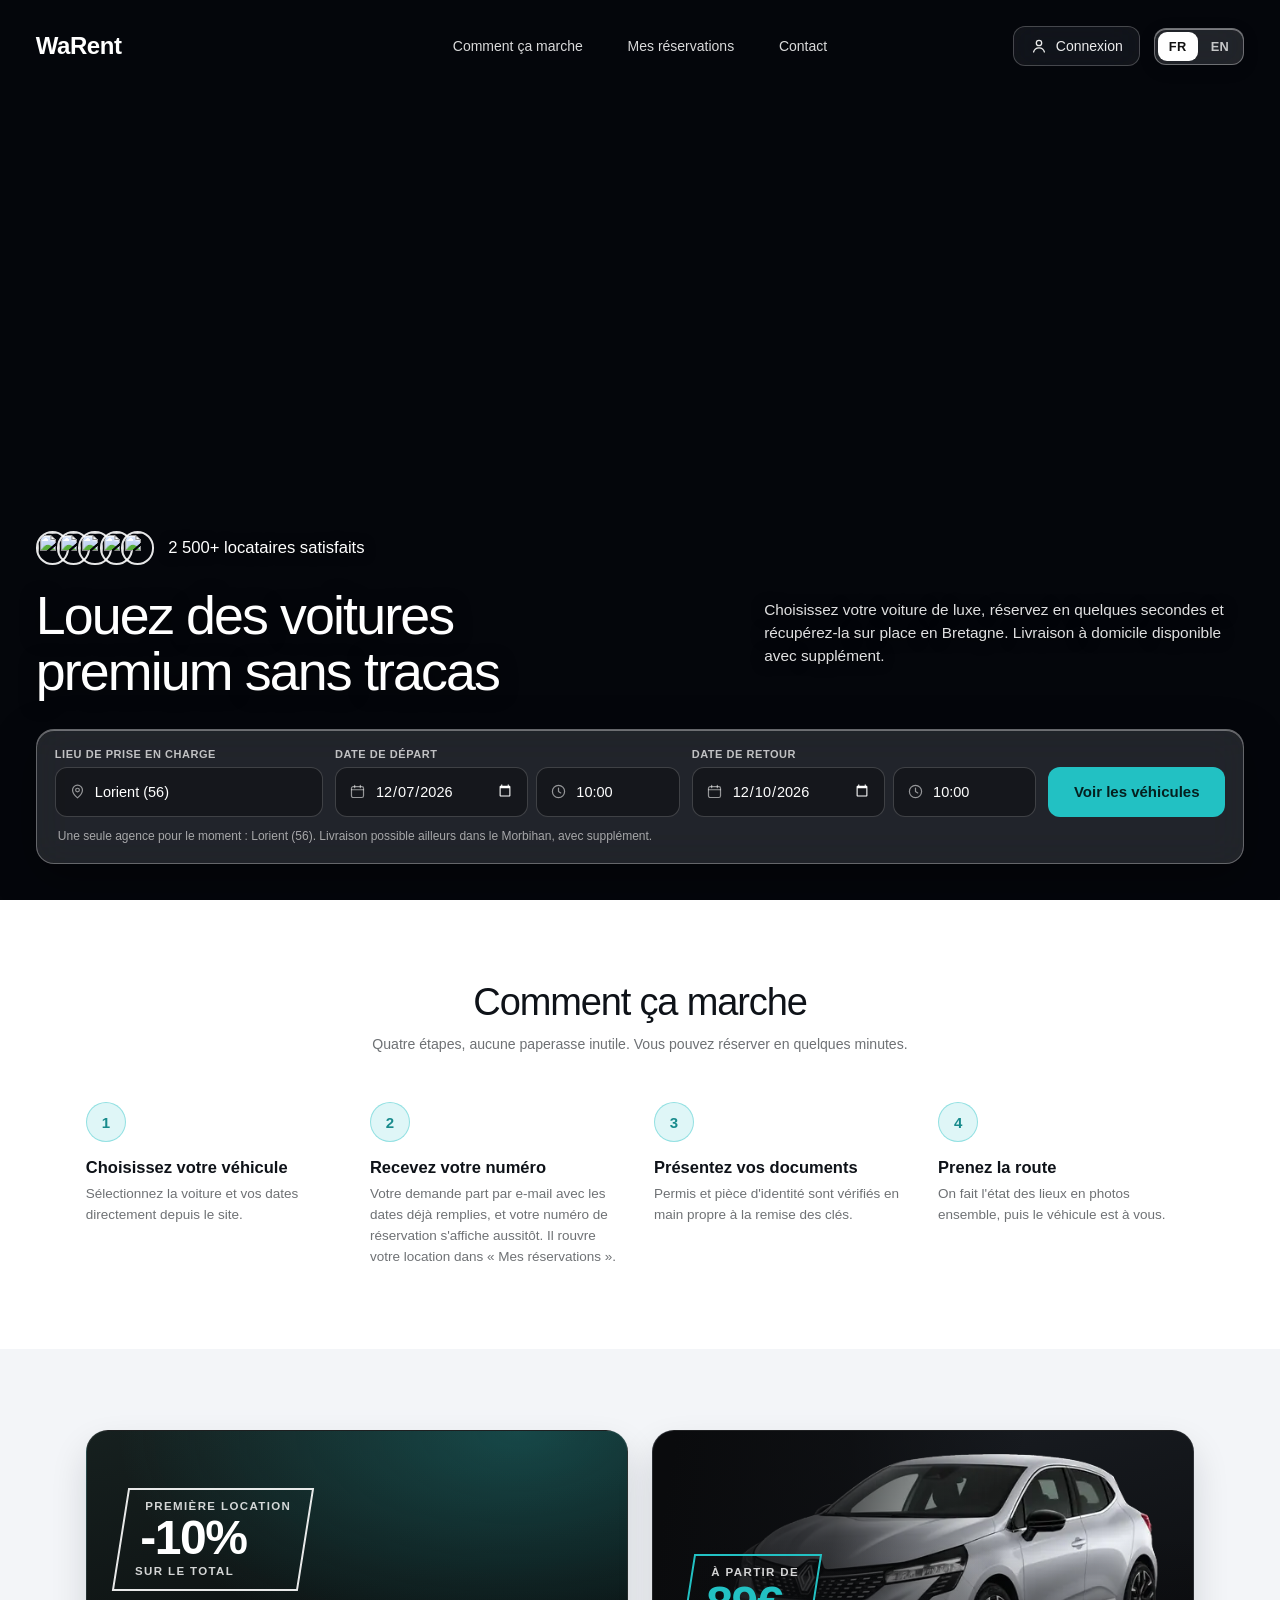
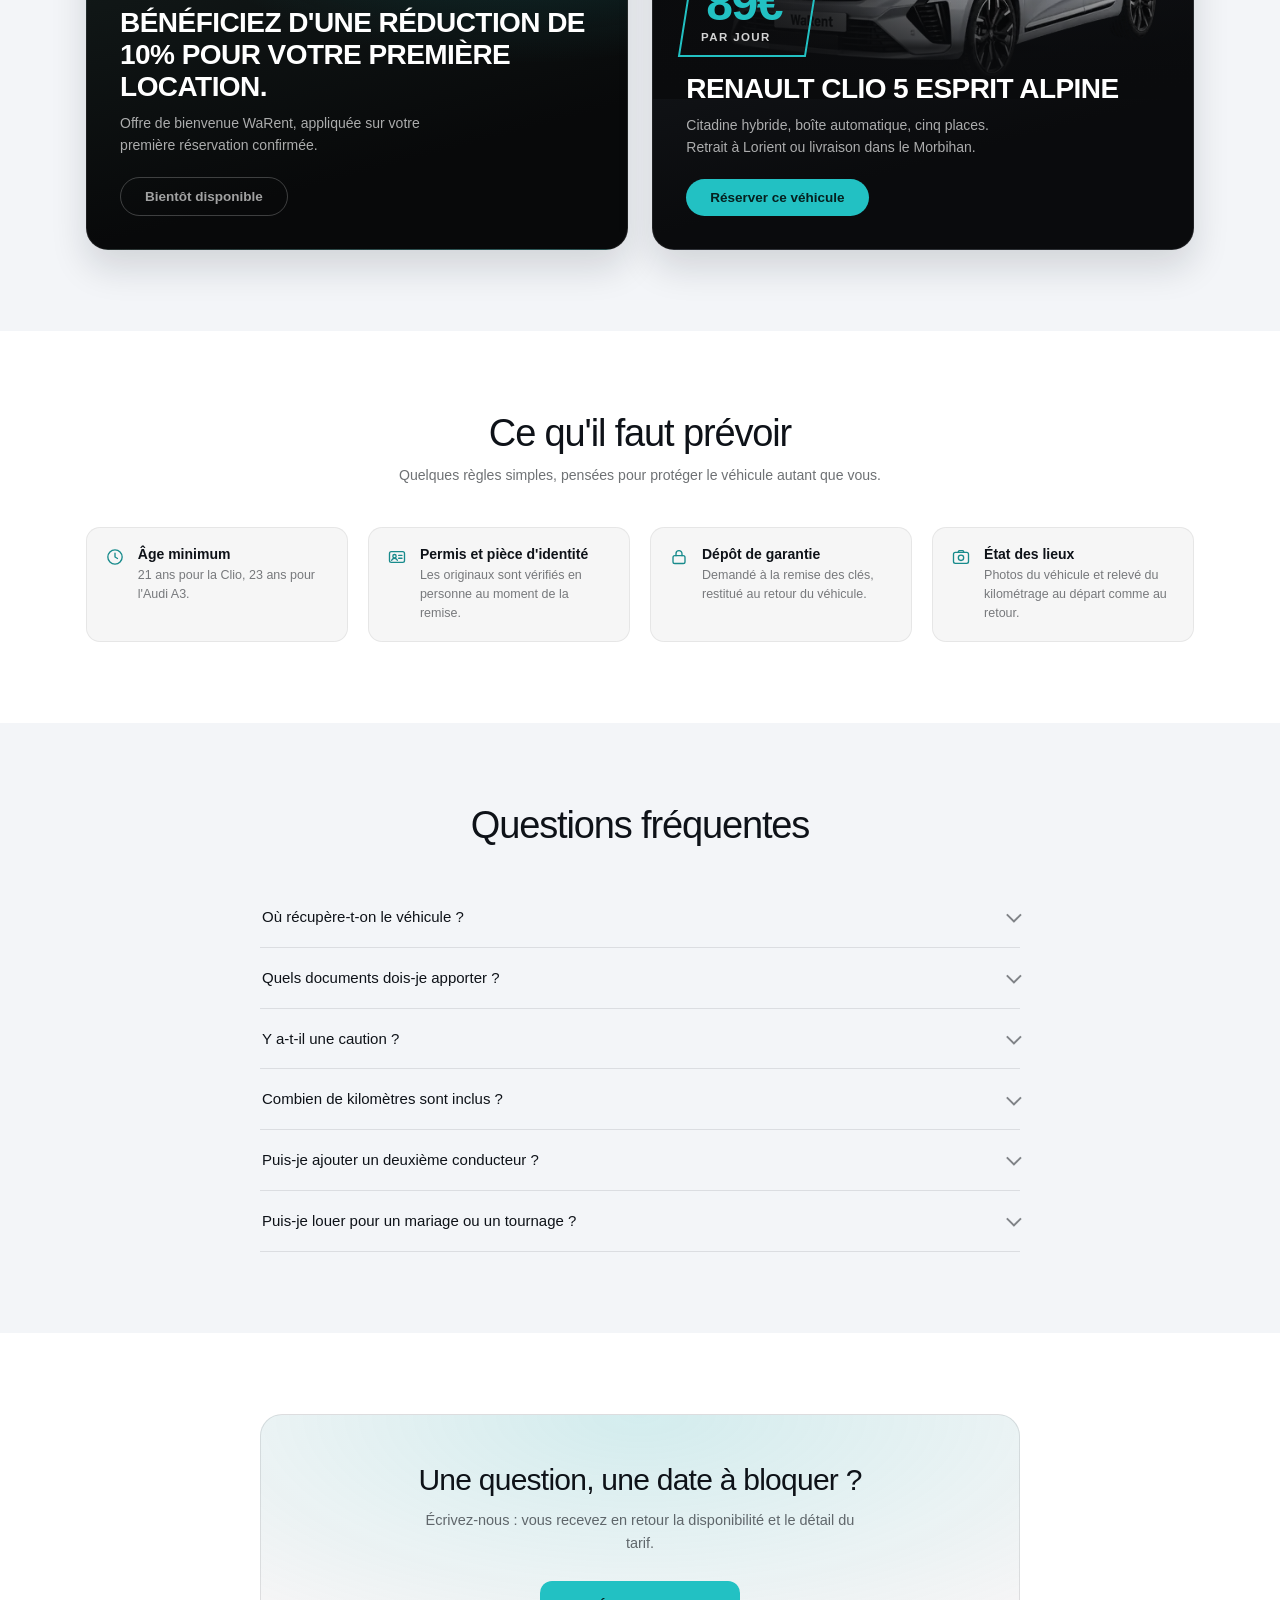
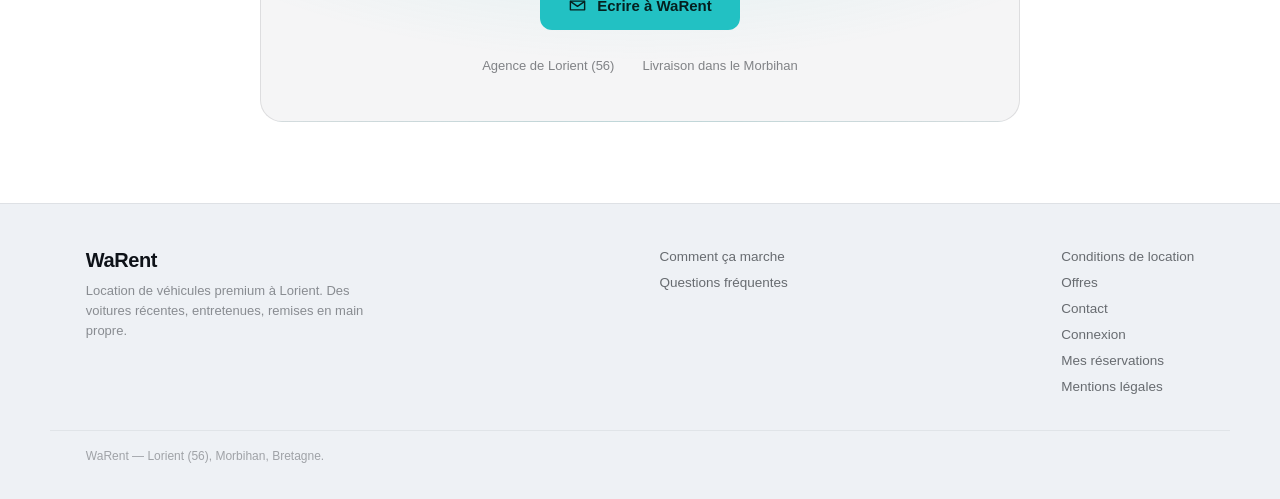
==== commit 1140bd09: "Remplace la section « Pour quelle occasion ? » par deux offres Quatre encarts décrivaient des cas d'" ====
--- a/index.html
+++ b/index.html
@@ -203,33 +203,43 @@
     </div>
   </section>
 
-  <section id="occasions" class="section section-alt">
-    <div class="section-inner">
-      <div class="section-head">
-        <h2 class="section-title" data-fr="Pour quelle occasion ?" data-en="What's the occasion?">Pour quelle occasion ?</h2>
-        <p class="section-sub" data-fr="Que ce soit pour le plaisir, pour marquer le coup ou pour travailler, le véhicule s'adapte." data-en="Whether it's for fun, for a special day or for work, the car adapts.">Que ce soit pour le plaisir, pour marquer le coup ou pour travailler, le véhicule s'adapte.</p>
-      </div>
-      <div class="tiles">
-        <article class="tile">
-          <svg viewBox="0 0 24 24" fill="none" stroke="currentColor" stroke-width="1.6" aria-hidden="true"><circle cx="12" cy="8" r="3.6"/><path d="M4.8 20c.9-3.6 3.8-5.6 7.2-5.6s6.3 2 7.2 5.6" stroke-linecap="round"/></svg>
-          <h3 class="tile-title" data-fr="Particuliers" data-en="Private customers">Particuliers</h3>
-          <p class="tile-text" data-fr="Envie de rouler dans une voiture qui change de l'ordinaire, le temps d'un week-end ou de quelques jours." data-en="Drive something out of the ordinary, for a weekend or a few days.">Envie de rouler dans une voiture qui change de l'ordinaire, le temps d'un week-end ou de quelques jours.</p>
-        </article>
-        <article class="tile">
-          <svg viewBox="0 0 24 24" fill="none" stroke="currentColor" stroke-width="1.6" aria-hidden="true"><path d="M12 20s-7.3-4.4-7.3-9.4A4.1 4.1 0 0112 8.3a4.1 4.1 0 017.3 2.3c0 5-7.3 9.4-7.3 9.4z" stroke-linejoin="round"/></svg>
-          <h3 class="tile-title" data-fr="Mariages et événements" data-en="Weddings and events">Mariages et événements</h3>
-          <p class="tile-text" data-fr="Une voiture soignée et présentable pour un mariage, un anniversaire ou une occasion qui compte." data-en="A spotless, presentable car for a wedding, a birthday or any day that matters.">Une voiture soignée et présentable pour un mariage, un anniversaire ou une occasion qui compte.</p>
-        </article>
-        <article class="tile">
-          <svg viewBox="0 0 24 24" fill="none" stroke="currentColor" stroke-width="1.6" aria-hidden="true"><rect x="3.2" y="7.4" width="17.6" height="12.4" rx="2.2"/><path d="M9 7.4V5.6a1.8 1.8 0 011.8-1.8h2.4A1.8 1.8 0 0115 5.6v1.8" stroke-linecap="round"/></svg>
-          <h3 class="tile-title" data-fr="Entreprises" data-en="Businesses">Entreprises</h3>
-          <p class="tile-text" data-fr="Déplacements professionnels, séminaires et événements d'entreprise, avec facturation adaptée." data-en="Business trips, seminars and company events, with proper invoicing.">Déplacements professionnels, séminaires et événements d'entreprise, avec facturation adaptée.</p>
-        </article>
-        <article class="tile">
-          <svg viewBox="0 0 24 24" fill="none" stroke="currentColor" stroke-width="1.6" aria-hidden="true"><rect x="3" y="7" width="13.5" height="10" rx="2.2"/><path d="M16.5 11.2l4.5-2.6v6.8l-4.5-2.6z" stroke-linejoin="round"/></svg>
-          <h3 class="tile-title" data-fr="Shootings et créateurs" data-en="Shoots and creators">Shootings et créateurs</h3>
-          <p class="tile-text" data-fr="Véhicules disponibles pour vos shootings photo et vidéo, avec des conditions adaptées au tournage." data-en="Cars available for photo and video shoots, on terms that suit a production.">Véhicules disponibles pour vos shootings photo et vidéo, avec des conditions adaptées au tournage.</p>
-        </article>
+  <!-- Deux offres mises en avant, facon panneau : une accroche, un prix ou une
+       remise dans son cadre, et un seul chemin a suivre. La Clio mene a sa
+       demande de location ; l'offre de bienvenue n'a pas encore de destination. -->
+  <section id="offres" class="section section-alt">
+    <div class="section-inner">
+      <div class="promos">
+
+        <article class="promo promo-offer">
+          <div class="promo-body">
+            <div class="promo-frame">
+              <span class="promo-frame-top" data-fr="Première location" data-en="First rental">Première location</span>
+              <span class="promo-frame-value">-10%</span>
+              <span class="promo-frame-unit" data-fr="sur le total" data-en="off the total">sur le total</span>
+            </div>
+            <h2 class="promo-title" data-fr="Bénéficiez d'une réduction de 10% pour votre première location." data-en="Get 10% off your first rental.">Bénéficiez d'une réduction de 10% pour votre première location.</h2>
+            <p class="promo-text" data-fr="Offre de bienvenue WaRent, appliquée sur votre première réservation confirmée." data-en="WaRent welcome offer, applied to your first confirmed booking.">Offre de bienvenue WaRent, appliquée sur votre première réservation confirmée.</p>
+            <span class="promo-soon" data-fr="Bientôt disponible" data-en="Coming soon">Bientôt disponible</span>
+          </div>
+        </article>
+
+        <a class="promo promo-car" id="promo-car" href="reservation.html?car=c0&amp;dur=day&amp;km=included">
+          <div class="promo-media" aria-hidden="true">
+            <span class="promo-ground"></span>
+            <img class="promo-photo" id="promo-car-photo" src="clio.webp" alt="" onerror="this.remove();">
+          </div>
+          <div class="promo-body">
+            <div class="promo-frame">
+              <span class="promo-frame-top" data-fr="À partir de" data-en="From">À partir de</span>
+              <span class="promo-frame-value" id="promo-car-price">89€</span>
+              <span class="promo-frame-unit" data-fr="par jour" data-en="per day">par jour</span>
+            </div>
+            <h2 class="promo-title" id="promo-car-name">Clio 5 Esprit Alpine</h2>
+            <p class="promo-text" data-fr="Citadine hybride, boîte automatique, cinq places. Retrait à Lorient ou livraison dans le Morbihan." data-en="Hybrid city car, automatic gearbox, five seats. Pick-up in Lorient or delivery across Morbihan.">Citadine hybride, boîte automatique, cinq places. Retrait à Lorient ou livraison dans le Morbihan.</p>
+            <span class="promo-btn" data-fr="Réserver ce véhicule" data-en="Book this car">Réserver ce véhicule</span>
+          </div>
+        </a>
+
       </div>
     </div>
   </section>
@@ -333,7 +343,7 @@
       </nav>
       <nav class="footer-nav">
         <a href="#conditions" data-fr="Conditions de location" data-en="Rental conditions">Conditions de location</a>
-        <a href="#occasions" data-fr="Occasions" data-en="Occasions">Occasions</a>
+        <a href="#offres" data-fr="Offres" data-en="Offers">Offres</a>
         <a href="#contact" data-fr="Contact" data-en="Contact">Contact</a>
         <a href="connexion.html" data-fr="Connexion" data-en="Sign in">Connexion</a>
         <a href="mes-reservations.html" data-fr="Mes réservations" data-en="My bookings">Mes réservations</a>
--- a/styles.css
+++ b/styles.css
@@ -913,27 +913,174 @@
 .step-title { color: rgb(var(--fg-rgb)); font-size: 16.5px; font-weight: 600; margin: 0 0 7px; }
 .step-text { color: rgba(var(--fg-rgb), 0.6); font-size: 13.5px; line-height: 1.55; margin: 0; }
 
-/* ---------- Occasions ---------- */
-.tiles {
+/* ---------- Offres mises en avant ---------- */
+/* Deux panneaux larges, sur le modele des encarts d'agence : un cadre incline
+   qui porte le chiffre (le prix ou la remise), un titre, une ligne, un bouton.
+   Celui du vehicule est un lien entier — toute la surface est cliquable ;
+   celui de l'offre n'en est pas un, et le dit avec « bientot disponible »
+   plutot qu'avec un bouton qui ne menerait nulle part. */
+.promos {
   display: grid;
-  grid-template-columns: repeat(auto-fit, minmax(230px, 1fr));
-  gap: clamp(14px, 1.8vw, 20px);
-}
-.tile {
-  border-radius: 18px;
-  padding: clamp(20px, 2.2vw, 26px);
-  background: rgba(var(--fg-rgb), 0.04);
-  border: 1px solid rgba(var(--fg-rgb), 0.08);
-  transition: border-color .2s ease, background .2s ease;
-}
-.tile:hover { border-color: rgba(34,193,195,0.35); background: rgba(var(--fg-rgb), 0.06); }
-.tile > svg {
-  width: 24px; height: 24px;
-  color: var(--accent-text);
-  margin-bottom: 14px;
-}
-.tile-title { color: rgb(var(--fg-rgb)); font-size: 16px; font-weight: 600; margin: 0 0 7px; }
-.tile-text { color: rgba(var(--fg-rgb), 0.58); font-size: 13.5px; line-height: 1.55; margin: 0; }
+  grid-template-columns: repeat(auto-fit, minmax(320px, 1fr));
+  gap: clamp(16px, 2vw, 24px);
+}
+.promo {
+  --fg-rgb: var(--on-media-rgb);   /* fond sombre dans les deux themes */
+  position: relative;
+  display: flex;
+  flex-direction: column;
+  justify-content: flex-end;
+  min-height: clamp(340px, 34vw, 420px);
+  padding: clamp(24px, 2.6vw, 34px);
+  border-radius: 22px;
+  overflow: hidden;
+  isolation: isolate;
+  color: rgb(var(--fg-rgb));
+  text-decoration: none;
+  background: linear-gradient(165deg, #1b1f25 0%, #0a0b0d 72%);
+  border: 1px solid rgba(var(--fg-rgb), 0.09);
+  box-shadow: var(--shadow-card);
+}
+.promo-offer {
+  background:
+    radial-gradient(120% 90% at 80% 0%, rgba(34, 193, 195, 0.28), transparent 62%),
+    linear-gradient(165deg, #16201f 0%, #08090a 74%);
+}
+
+/* La photo occupe le haut du panneau et se fond dans le texte : pas de
+   decoupe franche, donc pas besoin d'un detourage parfait. */
+.promo-media {
+  position: absolute;
+  z-index: 0;
+  top: 0;
+  right: 0;
+  left: 0;
+  height: 64%;
+}
+/* Deux voiles : un vers la gauche, pour que le cadre se detache meme sur une
+   carrosserie claire, un vers le bas, qui fond la photo dans le panneau. */
+.promo-media::before,
+.promo-media::after {
+  content: "";
+  position: absolute;
+  inset: 0;
+}
+.promo-media::before {
+  background: linear-gradient(100deg, #0a0b0d 4%, rgba(10, 11, 13, 0.72) 34%, transparent 64%);
+}
+.promo-media::after {
+  background: linear-gradient(to bottom, transparent 40%, #0a0b0d 96%);
+}
+/* La photo est poussee a droite : le cadre du prix garde ainsi une zone
+   sombre a lui, quelle que soit la couleur de la carrosserie. */
+.promo-photo {
+  display: block;
+  width: 100%;
+  height: 100%;
+  object-fit: contain;
+  object-position: 82% 58%;
+}
+.promo-ground {
+  position: absolute;
+  left: 50%;
+  bottom: 14%;
+  width: 70%;
+  height: 26px;
+  transform: translateX(-50%);
+  background: radial-gradient(50% 50% at 50% 50%, rgba(0, 0, 0, 0.55), rgba(0, 0, 0, 0) 72%);
+}
+
+.promo-body {
+  position: relative;
+  z-index: 1;
+}
+
+/* Le cadre incline : c'est lui qui porte le chiffre, il doit se lire avant
+   le titre. Le texte, lui, reste droit. */
+.promo-frame {
+  display: inline-flex;
+  flex-direction: column;
+  align-items: flex-start;
+  gap: 2px;
+  margin-bottom: 16px;
+  padding: 10px 18px 12px;
+  border: 2px solid rgba(var(--fg-rgb), 0.9);
+  transform: skewX(-9deg);
+}
+.promo-frame > * { transform: skewX(9deg); }
+.promo-frame-top,
+.promo-frame-unit {
+  font-size: 11.5px;
+  font-weight: 600;
+  letter-spacing: 0.12em;
+  text-transform: uppercase;
+  color: rgba(var(--fg-rgb), 0.82);
+}
+.promo-frame-value {
+  font-size: clamp(34px, 4.4vw, 48px);
+  font-weight: 700;
+  line-height: 1.02;
+  letter-spacing: -0.03em;
+}
+.promo-car .promo-frame { border-color: var(--accent); }
+.promo-car .promo-frame-value { color: var(--accent); }
+
+.promo-title {
+  margin: 0 0 10px;
+  font-size: clamp(21px, 2.4vw, 28px);
+  font-weight: 700;
+  line-height: 1.15;
+  letter-spacing: -0.02em;
+  text-transform: uppercase;
+}
+.promo-text {
+  margin: 0 0 20px;
+  max-width: 42ch;
+  font-size: 14px;
+  line-height: 1.55;
+  color: rgba(var(--fg-rgb), 0.66);
+}
+
+/* Bouton du panneau vehicule : dessine, mais jamais focusable a part — c'est
+   le panneau entier qui est le lien. */
+.promo-btn,
+.promo-soon {
+  display: inline-block;
+  padding: 11px 24px;
+  border-radius: 999px;
+  font-size: 13.5px;
+  font-weight: 600;
+}
+.promo-btn {
+  color: var(--ink);
+  background: var(--accent);
+  transition: background .2s ease;
+}
+.promo-soon {
+  color: rgba(var(--fg-rgb), 0.62);
+  border: 1px solid rgba(var(--fg-rgb), 0.22);
+}
+
+.promo-car {
+  transition: border-color .25s ease, transform .25s ease;
+}
+.promo-car:hover {
+  border-color: rgba(34, 193, 195, 0.5);
+  transform: translateY(-3px);
+}
+.promo-car:hover .promo-btn { background: var(--accent-hover); }
+.promo-car:focus-visible {
+  outline: 2px solid var(--accent);
+  outline-offset: 3px;
+}
+@media (prefers-reduced-motion: reduce) {
+  .promo-car, .promo-car:hover { transform: none; transition: none; }
+}
+
+@media (max-width: 560px) {
+  .promo { min-height: 320px; padding: 22px; }
+  .promo-media { height: 52%; }
+}
 
 /* ---------- Conditions ---------- */
 .conds {
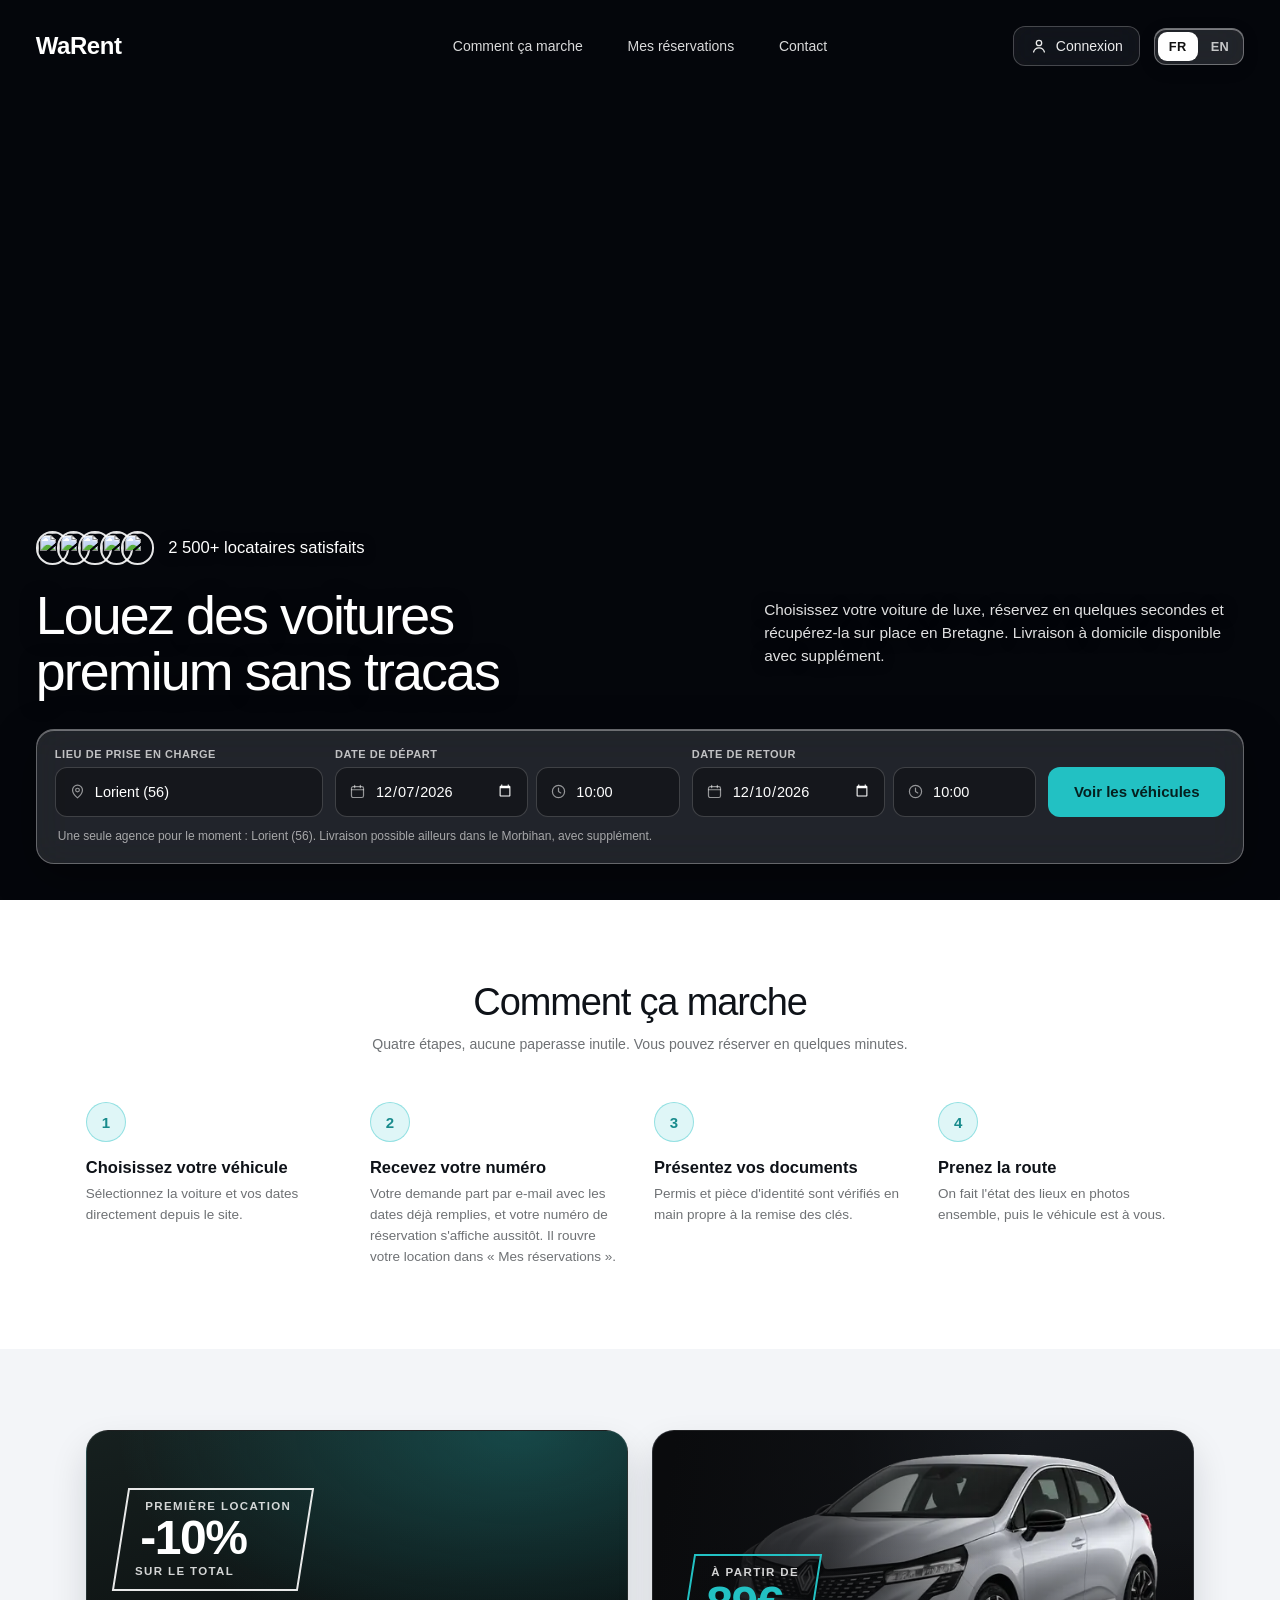
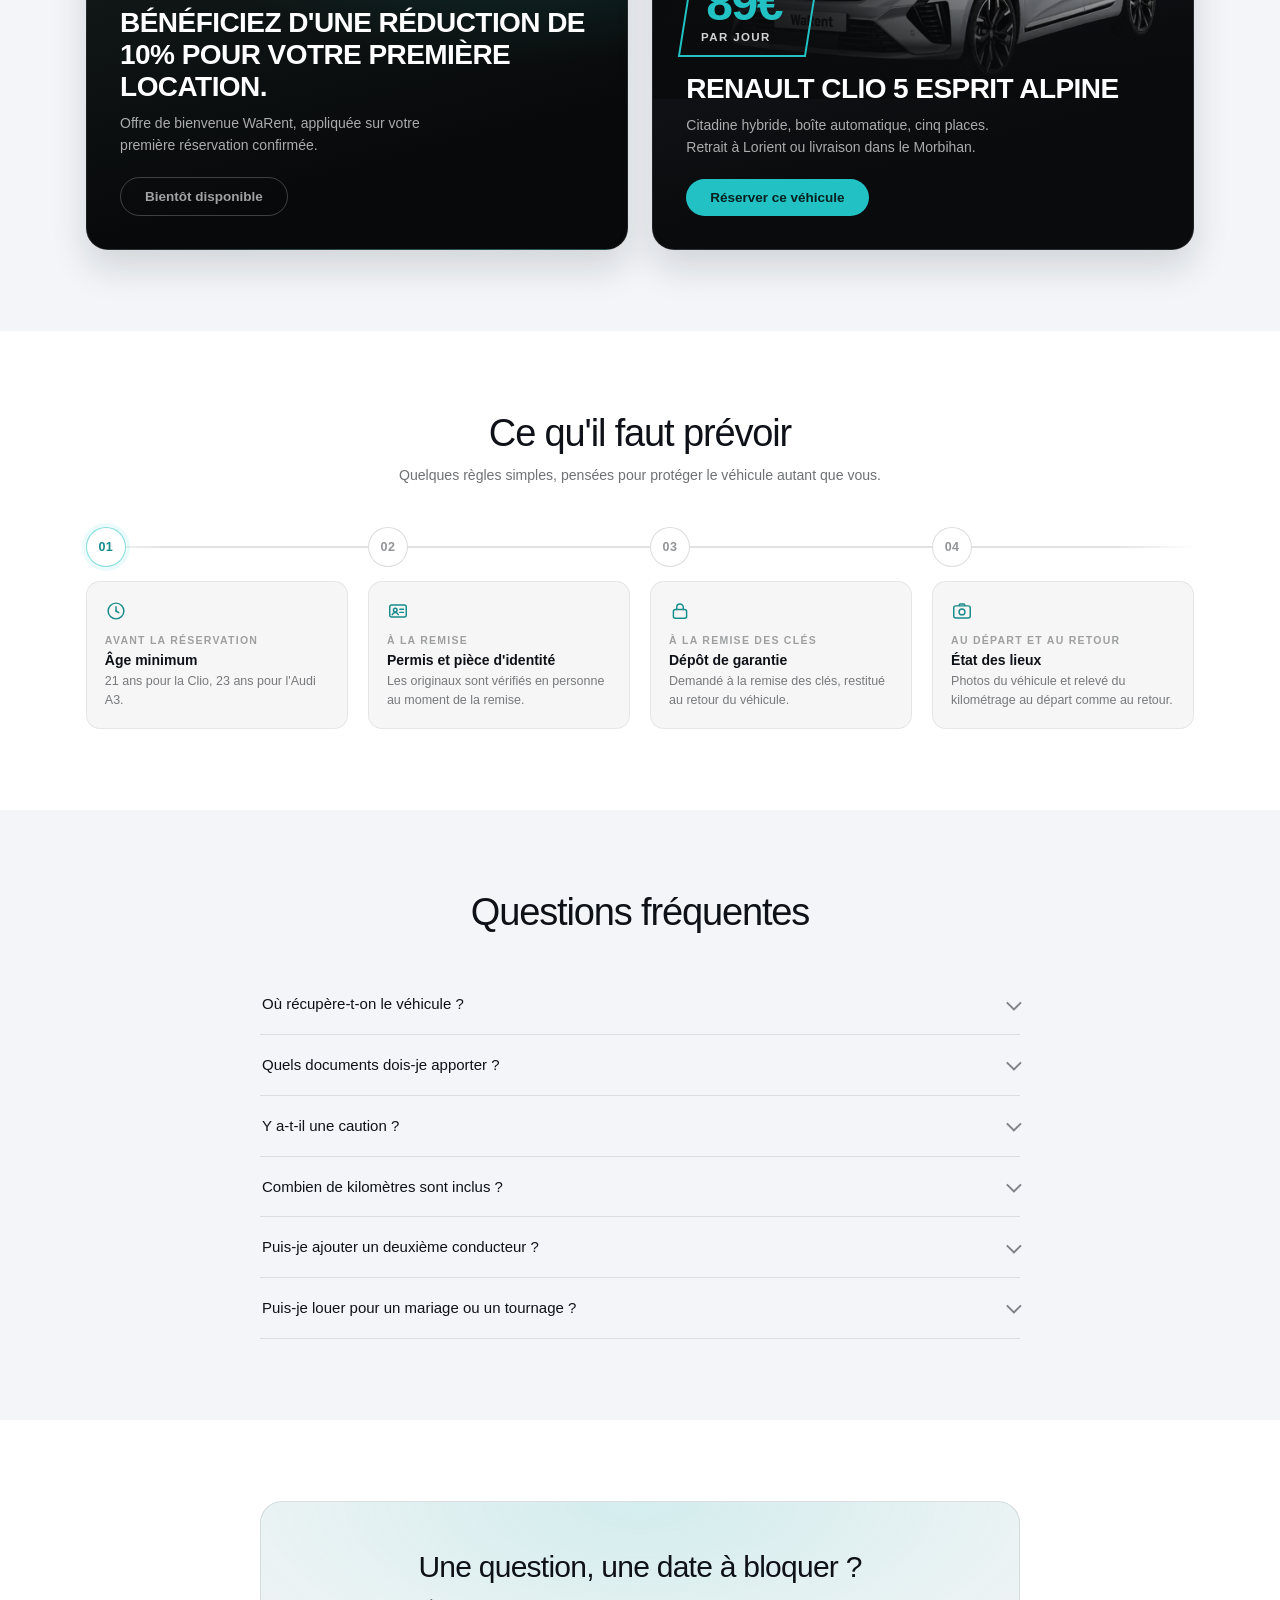
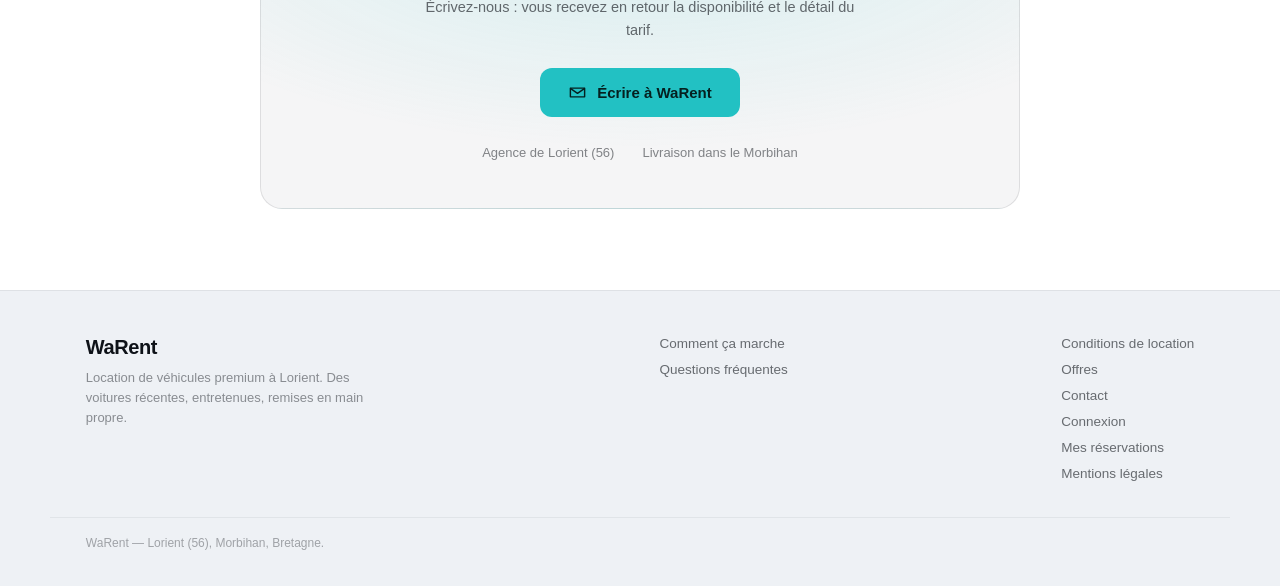
==== commit 8e088d1e: "Transforme « Ce qu'il faut prévoir » en parcours animé Les quatre règles étaient quatre encarts sans" ====
--- a/index.html
+++ b/index.html
@@ -243,42 +243,87 @@
       </div>
     </div>
   </section>
-  <section id="conditions" class="section">
+  <!-- Les quatre regles, lues comme un parcours : une pastille numerotee par
+       etape, posee sur une ligne qui se remplit au fil du defilement. La ligne
+       et les apparitions sont pilotees par app.js ; sans JS, ou si l'appareil
+       demande moins d'animations, tout s'affiche deja en place. -->
+  <section id="conditions" class="section conds-section">
     <div class="section-inner">
-      <div class="section-head">
+      <div class="section-head conds-head">
         <h2 class="section-title" data-fr="Ce qu'il faut prévoir" data-en="What you'll need">Ce qu'il faut prévoir</h2>
         <p class="section-sub" data-fr="Quelques règles simples, pensées pour protéger le véhicule autant que vous." data-en="A few simple rules, there to protect the car and you alike.">Quelques règles simples, pensées pour protéger le véhicule autant que vous.</p>
       </div>
-      <div class="conds">
-        <div class="cond">
-          <svg viewBox="0 0 24 24" fill="none" stroke="currentColor" stroke-width="1.6" aria-hidden="true"><circle cx="12" cy="12" r="8.6"/><path d="M12 7.4V12l3 1.8" stroke-linecap="round" stroke-linejoin="round"/></svg>
-          <div>
-            <p class="cond-title" data-fr="Âge minimum" data-en="Minimum age">Âge minimum</p>
-            <p class="cond-text" data-fr="21 ans pour la Clio, 23 ans pour l'Audi A3." data-en="21 for the Clio, 23 for the Audi A3.">21 ans pour la Clio, 23 ans pour l'Audi A3.</p>
-          </div>
-        </div>
-        <div class="cond">
-          <svg viewBox="0 0 24 24" fill="none" stroke="currentColor" stroke-width="1.6" aria-hidden="true"><rect x="3" y="5.5" width="18" height="13" rx="2.2"/><circle cx="9" cy="11" r="2"/><path d="M14 10h4M14 13.5h4M5.6 16c.6-1.6 1.9-2.4 3.4-2.4s2.8.8 3.4 2.4" stroke-linecap="round"/></svg>
-          <div>
-            <p class="cond-title" data-fr="Permis et pièce d'identité" data-en="Licence and ID">Permis et pièce d'identité</p>
-            <p class="cond-text" data-fr="Les originaux sont vérifiés en personne au moment de la remise." data-en="Originals are checked in person at handover.">Les originaux sont vérifiés en personne au moment de la remise.</p>
-          </div>
-        </div>
-        <div class="cond">
-          <svg viewBox="0 0 24 24" fill="none" stroke="currentColor" stroke-width="1.6" aria-hidden="true"><rect x="4.8" y="10.4" width="14.4" height="9.4" rx="2.2"/><path d="M8.4 10.4V8a3.6 3.6 0 017.2 0v2.4" stroke-linecap="round"/></svg>
-          <div>
-            <p class="cond-title" data-fr="Dépôt de garantie" data-en="Security deposit">Dépôt de garantie</p>
-            <p class="cond-text" data-fr="Demandé à la remise des clés, restitué au retour du véhicule." data-en="Taken at handover and released when the car comes back.">Demandé à la remise des clés, restitué au retour du véhicule.</p>
-          </div>
-        </div>
-        <div class="cond">
-          <svg viewBox="0 0 24 24" fill="none" stroke="currentColor" stroke-width="1.6" aria-hidden="true"><rect x="3" y="6.4" width="18" height="13.2" rx="2.2"/><circle cx="12" cy="13" r="3.2"/><path d="M8.4 6.4l1.2-2h4.8l1.2 2" stroke-linejoin="round"/></svg>
-          <div>
-            <p class="cond-title" data-fr="État des lieux" data-en="Condition report">État des lieux</p>
-            <p class="cond-text" data-fr="Photos du véhicule et relevé du kilométrage au départ comme au retour." data-en="Photos of the car and mileage noted at departure and on return.">Photos du véhicule et relevé du kilométrage au départ comme au retour.</p>
-          </div>
-        </div>
-      </div>
+
+      <div class="conds-wrap">
+        <span class="conds-line" aria-hidden="true"><span class="conds-line-fill"></span></span>
+
+        <ol class="conds">
+          <li class="cond" style="--i: 0">
+            <span class="cond-dot" aria-hidden="true">01</span>
+            <div class="cond-card">
+              <span class="cond-ico">
+                <svg class="ico ico-clock" viewBox="0 0 24 24" fill="none" stroke="currentColor" stroke-width="1.6" aria-hidden="true">
+                  <circle cx="12" cy="12" r="8.6"/>
+                  <line class="ico-hand-h" x1="12" y1="12" x2="12" y2="7.4" stroke-linecap="round"/>
+                  <line class="ico-hand-m" x1="12" y1="12" x2="15" y2="13.8" stroke-linecap="round"/>
+                </svg>
+              </span>
+              <p class="cond-step" data-fr="Avant la réservation" data-en="Before booking">Avant la réservation</p>
+              <h3 class="cond-title" data-fr="Âge minimum" data-en="Minimum age">Âge minimum</h3>
+              <p class="cond-text" data-fr="21 ans pour la Clio, 23 ans pour l'Audi A3." data-en="21 for the Clio, 23 for the Audi A3.">21 ans pour la Clio, 23 ans pour l'Audi A3.</p>
+            </div>
+          </li>
+
+          <li class="cond" style="--i: 1">
+            <span class="cond-dot" aria-hidden="true">02</span>
+            <div class="cond-card">
+              <span class="cond-ico">
+                <svg class="ico ico-id" viewBox="0 0 24 24" fill="none" stroke="currentColor" stroke-width="1.6" aria-hidden="true">
+                  <rect x="3" y="5.5" width="18" height="13" rx="2.2"/>
+                  <circle cx="9" cy="11" r="2"/>
+                  <path d="M14 10h4M14 13.5h4M5.6 16c.6-1.6 1.9-2.4 3.4-2.4s2.8.8 3.4 2.4" stroke-linecap="round"/>
+                </svg>
+              </span>
+              <p class="cond-step" data-fr="À la remise" data-en="At handover">À la remise</p>
+              <h3 class="cond-title" data-fr="Permis et pièce d'identité" data-en="Licence and ID">Permis et pièce d'identité</h3>
+              <p class="cond-text" data-fr="Les originaux sont vérifiés en personne au moment de la remise." data-en="Originals are checked in person at handover.">Les originaux sont vérifiés en personne au moment de la remise.</p>
+            </div>
+          </li>
+
+          <li class="cond" style="--i: 2">
+            <span class="cond-dot" aria-hidden="true">03</span>
+            <div class="cond-card">
+              <span class="cond-ico">
+                <svg class="ico ico-lock" viewBox="0 0 24 24" fill="none" stroke="currentColor" stroke-width="1.6" aria-hidden="true">
+                  <rect x="4.8" y="10.4" width="14.4" height="9.4" rx="2.2"/>
+                  <path class="ico-shackle" d="M8.4 10.4V8a3.6 3.6 0 017.2 0v2.4" stroke-linecap="round"/>
+                </svg>
+              </span>
+              <p class="cond-step" data-fr="À la remise des clés" data-en="When you collect the keys">À la remise des clés</p>
+              <h3 class="cond-title" data-fr="Dépôt de garantie" data-en="Security deposit">Dépôt de garantie</h3>
+              <p class="cond-text" data-fr="Demandé à la remise des clés, restitué au retour du véhicule." data-en="Taken at handover and released when the car comes back.">Demandé à la remise des clés, restitué au retour du véhicule.</p>
+            </div>
+          </li>
+
+          <li class="cond" style="--i: 3">
+            <span class="cond-dot" aria-hidden="true">04</span>
+            <div class="cond-card">
+              <span class="cond-ico">
+                <svg class="ico ico-cam" viewBox="0 0 24 24" fill="none" stroke="currentColor" stroke-width="1.6" aria-hidden="true">
+                  <rect x="3" y="6.4" width="18" height="13.2" rx="2.2"/>
+                  <path d="M8.4 6.4l1.2-2h4.8l1.2 2" stroke-linejoin="round"/>
+                  <circle class="ico-lens" cx="12" cy="13" r="3.2"/>
+                  <circle class="ico-flash" cx="12" cy="13" r="4.4" fill="#fff" stroke="none"/>
+                </svg>
+              </span>
+              <p class="cond-step" data-fr="Au départ et au retour" data-en="At departure and on return">Au départ et au retour</p>
+              <h3 class="cond-title" data-fr="État des lieux" data-en="Condition report">État des lieux</h3>
+              <p class="cond-text" data-fr="Photos du véhicule et relevé du kilométrage au départ comme au retour." data-en="Photos of the car and mileage noted at departure and on return.">Photos du véhicule et relevé du kilométrage au départ comme au retour.</p>
+            </div>
+          </li>
+        </ol>
+      </div>
+
     </div>
   </section>
   <section id="faq" class="section section-alt">
--- a/styles.css
+++ b/styles.css
@@ -1082,24 +1082,240 @@
   .promo-media { height: 52%; }
 }
 
-/* ---------- Conditions ---------- */
+/* ---------- Conditions : le parcours en quatre etapes ---------- */
+/* Trois comportements se superposent ici, tous en transform/opacity :
+   la ligne qui se remplit (--path, pose par app.js), l'apparition en cascade
+   (--i, le rang de la carte) et le halo qui suit la souris (--x / --y).
+   Aucun n'est necessaire a la lecture : sans JS, la section s'affiche telle
+   quelle, ligne pleine et cartes en place. */
+.conds-wrap {
+  --path: 1;                       /* remplissage de la ligne, 0 a 1 */
+  position: relative;
+}
 .conds {
   display: grid;
-  grid-template-columns: repeat(auto-fit, minmax(215px, 1fr));
+  grid-template-columns: repeat(4, 1fr);
   gap: clamp(14px, 1.8vw, 20px);
+  margin: 0;
+  padding: 0;
+  list-style: none;
 }
 .cond {
   display: flex;
-  gap: 13px;
-  align-items: flex-start;
+  flex-direction: column;
+  gap: 14px;
+  min-width: 0;
+}
+
+/* La ligne passe derriere les pastilles : elle est posee au niveau de leur
+   centre, et s'efface a ses deux extremites pour ne pas buter sur le vide. */
+.conds-line {
+  position: absolute;
+  z-index: 0;
+  top: 19px;
+  left: 0;
+  right: 0;
+  height: 2px;
+  border-radius: 2px;
+  background: rgba(var(--fg-rgb), 0.12);
+  -webkit-mask-image: linear-gradient(90deg, transparent, #000 7%, #000 93%, transparent);
+  mask-image: linear-gradient(90deg, transparent, #000 7%, #000 93%, transparent);
+}
+.conds-line-fill {
+  display: block;
+  width: 100%;
+  height: 100%;
+  border-radius: inherit;
+  background: linear-gradient(90deg, rgba(34, 193, 195, 0.35), var(--accent));
+  transform: scaleX(var(--path));
+  transform-origin: left center;
+  will-change: transform;
+}
+
+.cond-dot {
+  position: relative;
+  z-index: 1;
+  display: flex;
+  align-items: center;
+  justify-content: center;
+  width: 40px;
+  height: 40px;
+  border-radius: 50%;
+  background: var(--bg);
+  border: 1px solid rgba(var(--fg-rgb), 0.14);
+  color: rgba(var(--fg-rgb), 0.45);
+  font-size: 12.5px;
+  font-weight: 600;
+  letter-spacing: 0.04em;
+  font-variant-numeric: tabular-nums;
+  transition: color .35s ease, border-color .35s ease, box-shadow .35s ease;
+}
+/* Allumee quand le remplissage de la ligne l'a depassee. */
+.cond-dot.is-lit {
+  color: var(--accent-text);
+  border-color: rgba(34, 193, 195, 0.55);
+  box-shadow: 0 0 0 4px rgba(34, 193, 195, 0.09);
+}
+
+.cond-card {
+  position: relative;
+  flex: 1 1 auto;
   padding: 18px;
   border-radius: 14px;
+  overflow: hidden;
   background: rgba(var(--fg-rgb), 0.035);
   border: 1px solid rgba(var(--fg-rgb), 0.07);
-}
-.cond > svg { width: 20px; height: 20px; flex-shrink: 0; color: var(--accent-text); margin-top: 1px; }
+  transition: border-color .25s ease, transform .25s ease, box-shadow .25s ease;
+}
+/* Halo qui suit la souris : un seul calque, allume a l'entree du pointeur. */
+.cond-card::before {
+  content: "";
+  position: absolute;
+  inset: 0;
+  z-index: 0;
+  opacity: 0;
+  pointer-events: none;
+  background: radial-gradient(300px circle at var(--x, 50%) var(--y, 0%), rgba(34, 193, 195, 0.12), transparent 70%);
+  transition: opacity .3s ease;
+}
+.cond:hover .cond-card {
+  transform: translateY(-4px);
+  border-color: rgba(34, 193, 195, 0.35);
+  box-shadow: 0 16px 30px rgba(0, 0, 0, 0.35);
+}
+.cond:hover .cond-card::before { opacity: 1; }
+.cond-card > * { position: relative; z-index: 1; }
+
+.cond-ico {
+  display: block;
+  margin-bottom: 12px;
+  perspective: 420px;              /* pour le retournement de la carte d'identite */
+}
+.cond-ico .ico {
+  display: block;
+  width: 22px;
+  height: 22px;
+  color: var(--accent-text);
+}
+.cond-step {
+  margin: 0 0 6px;
+  font-size: 10.5px;
+  font-weight: 600;
+  letter-spacing: 0.12em;
+  text-transform: uppercase;
+  color: rgba(var(--fg-rgb), 0.38);
+}
 .cond-title { color: rgb(var(--fg-rgb)); font-size: 14px; font-weight: 600; margin: 0 0 4px; }
 .cond-text { color: rgba(var(--fg-rgb), 0.55); font-size: 12.5px; line-height: 1.5; margin: 0; }
+
+/* ---- Apparition au defilement ---- */
+/* app.js pose .is-in sur la section quand elle est vue a 30 % ; l'etat de
+   depart n'est ecrit que si le script a pris la main (.js-reveal), pour ne
+   jamais cacher le texte a un navigateur qui n'execute pas le script. */
+.js-reveal .conds-head,
+.js-reveal .cond {
+  opacity: 0;
+}
+.js-reveal .cond { transform: translateY(24px); }
+.js-reveal .conds-head { transition: opacity .55s ease; }
+.js-reveal .cond {
+  transition: opacity .55s ease, transform .55s cubic-bezier(.22, .61, .36, 1);
+  transition-delay: calc(180ms + var(--i) * 120ms);
+}
+.js-reveal.is-in .conds-head,
+.js-reveal.is-in .cond {
+  opacity: 1;
+  transform: none;
+}
+
+/* ---- Icones animees au survol ---- */
+.ico-hand-h,
+.ico-hand-m,
+.ico-lens,
+.ico-shackle {
+  transform-box: view-box;
+  transform-origin: 12px 12px;
+}
+.ico-lens { transform-origin: 12px 13px; }
+.ico-shackle { transform-origin: 12px 10px; }
+.ico-flash {
+  transform-box: view-box;
+  transform-origin: 12px 13px;
+  opacity: 0;
+}
+.cond:hover .ico-hand-h { animation: cond-turn 1.1s cubic-bezier(.5, 0, .3, 1); }
+.cond:hover .ico-hand-m { animation: cond-turn .85s cubic-bezier(.5, 0, .3, 1); }
+.cond:hover .ico-id { animation: cond-flip .75s ease-in-out; }
+.cond:hover .ico-shackle { animation: cond-lock .6s cubic-bezier(.3, 1.5, .5, 1); }
+.cond:hover .ico-flash { animation: cond-flash .55s ease-out; }
+.cond:hover .ico-lens { animation: cond-zoom .55s ease-out; }
+
+@keyframes cond-turn { from { transform: rotate(0deg); } to { transform: rotate(360deg); } }
+@keyframes cond-flip { from { transform: rotateY(0deg); } to { transform: rotateY(360deg); } }
+@keyframes cond-lock {
+  from { transform: translateY(-4px); }
+  to { transform: translateY(0); }
+}
+@keyframes cond-flash {
+  0%, 100% { opacity: 0; }
+  25% { opacity: .85; }
+  60% { opacity: 0; }
+}
+@keyframes cond-zoom {
+  0%, 100% { transform: scale(1); }
+  40% { transform: scale(1.22); }
+}
+
+/* ---- Tablette : deux colonnes, la ligne n'a plus de parcours a suivre ---- */
+@media (max-width: 899px) {
+  .conds { grid-template-columns: repeat(2, 1fr); }
+  .conds-line { display: none; }
+}
+
+/* ---- Telephone : une colonne, la ligne passe a la verticale ---- */
+@media (max-width: 560px) {
+  .conds { grid-template-columns: 1fr; gap: 18px; }
+  .cond {
+    display: grid;
+    grid-template-columns: 40px 1fr;
+    align-items: start;
+    gap: 14px;
+  }
+  .conds-line {
+    display: block;
+    top: 19px;
+    bottom: 19px;
+    left: 19px;
+    right: auto;
+    width: 2px;
+    height: auto;
+    -webkit-mask-image: linear-gradient(180deg, transparent, #000 4%, #000 96%, transparent);
+    mask-image: linear-gradient(180deg, transparent, #000 4%, #000 96%, transparent);
+  }
+  .conds-line-fill {
+    transform: scaleY(var(--path));
+    transform-origin: center top;
+  }
+}
+
+/* ---- Moins d'animation : tout est deja en place, la ligne est pleine ---- */
+@media (prefers-reduced-motion: reduce) {
+  .js-reveal .conds-head,
+  .js-reveal .cond {
+    opacity: 1;
+    transform: none;
+    transition: none;
+  }
+  .cond-card,
+  .cond:hover .cond-card { transform: none; transition: border-color .25s ease; }
+  .conds-line-fill { transform: none; }
+  .cond:hover .ico-hand-h,
+  .cond:hover .ico-hand-m,
+  .cond:hover .ico-id,
+  .cond:hover .ico-shackle,
+  .cond:hover .ico-flash,
+  .cond:hover .ico-lens { animation: none; }
+}
 
 /* ---------- FAQ ---------- */
 .faq { max-width: 760px; margin: 0 auto; }
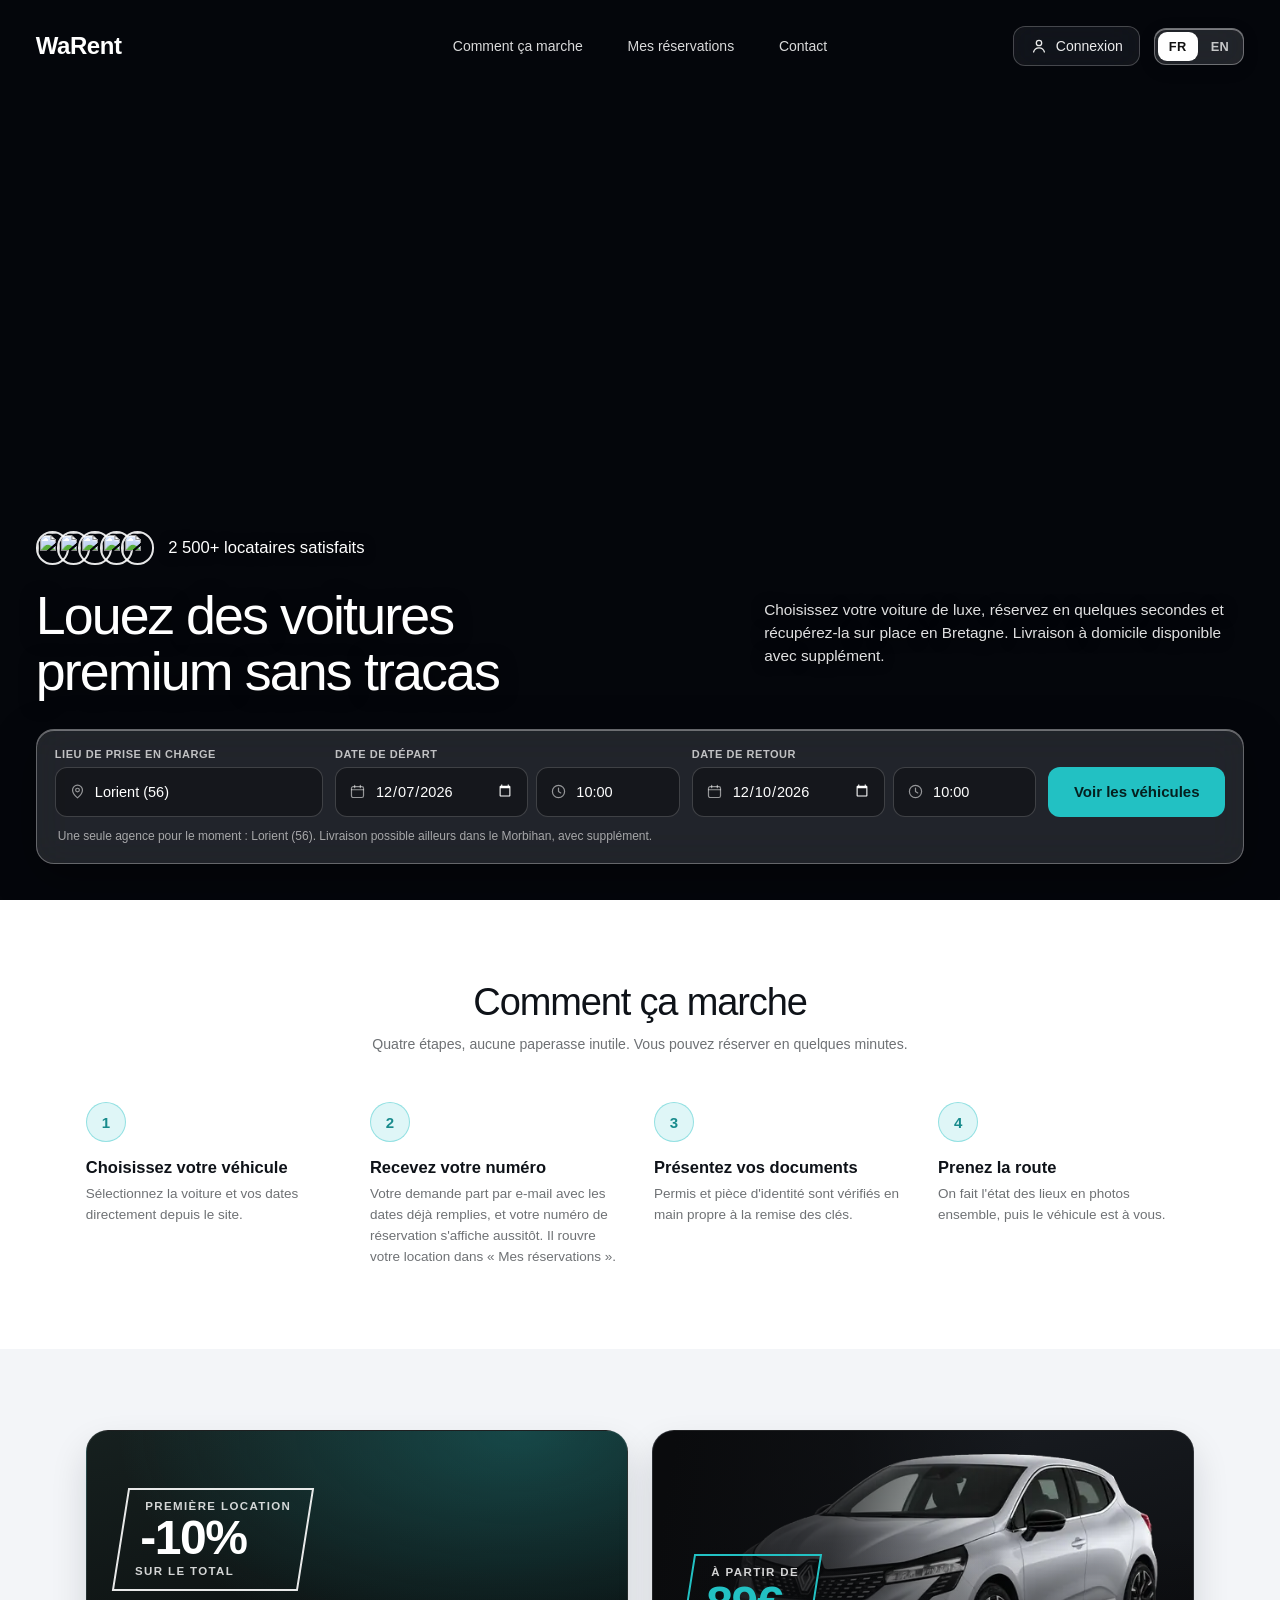
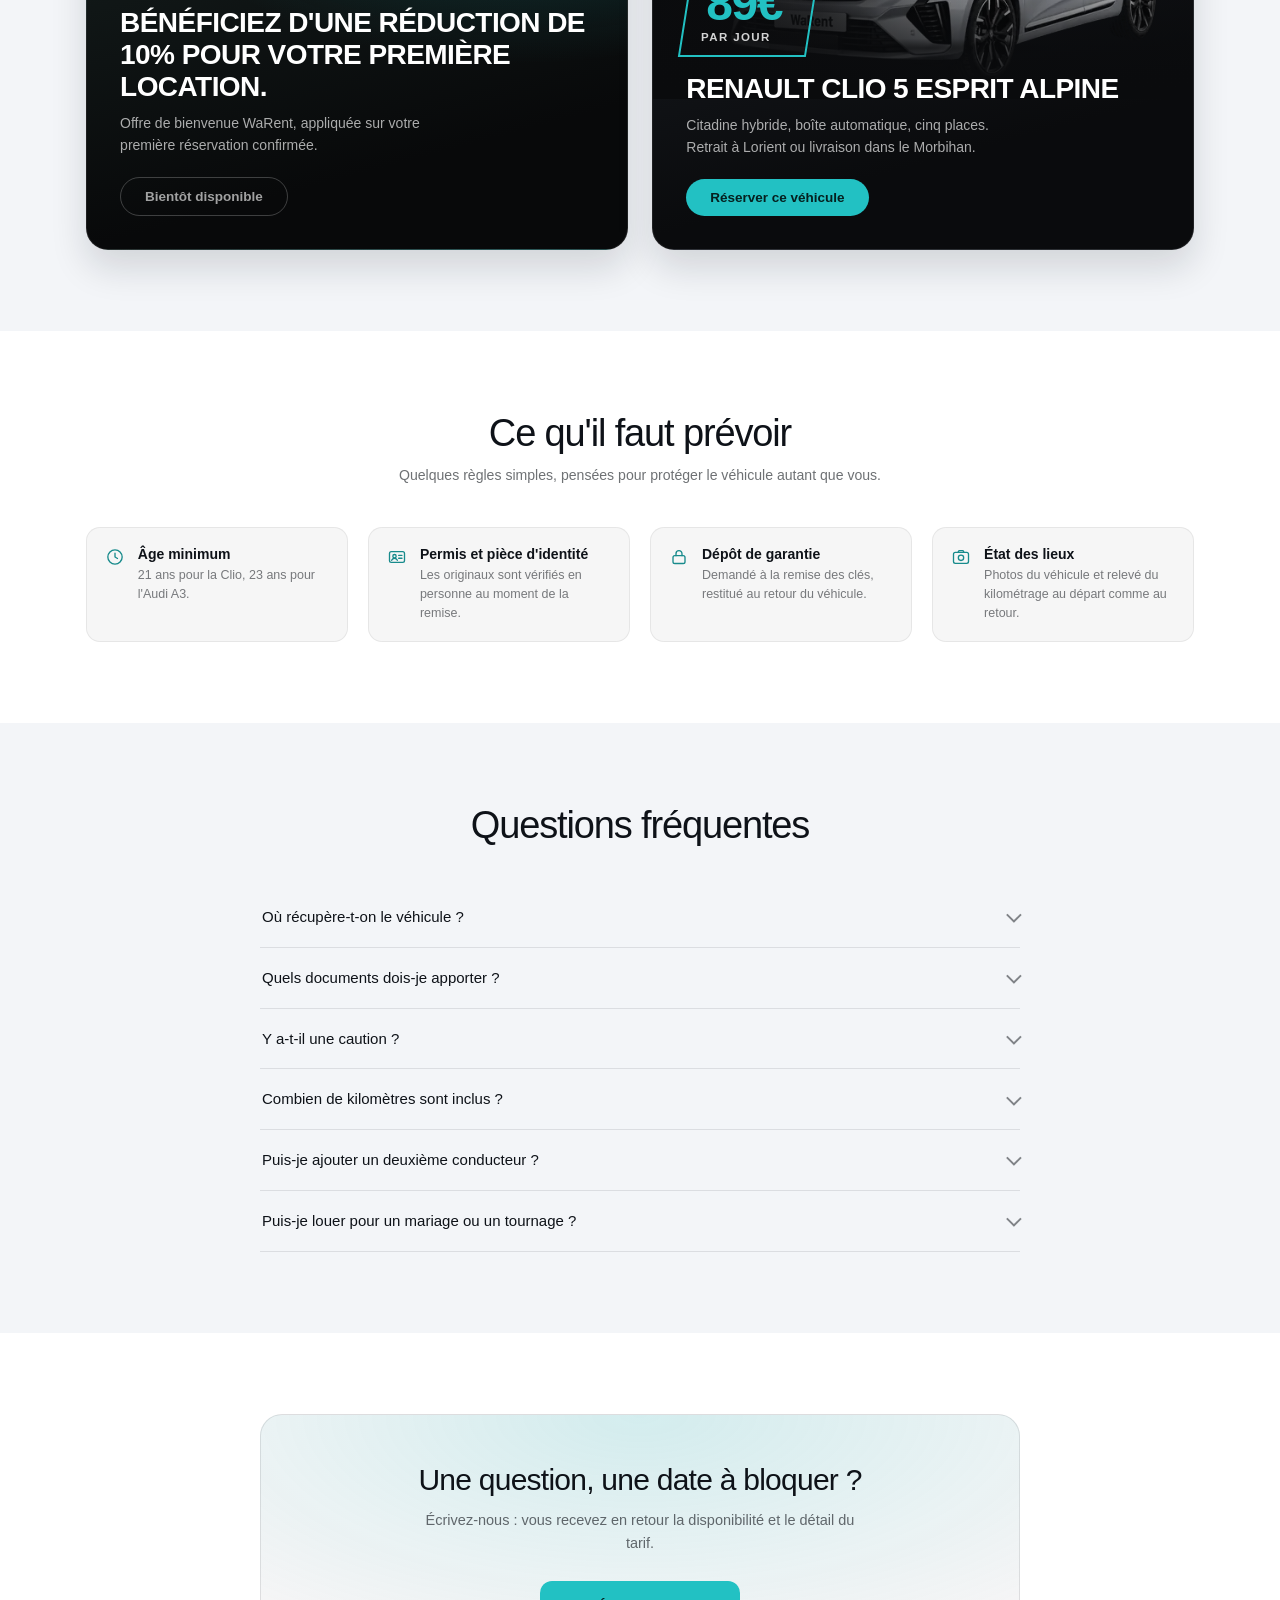
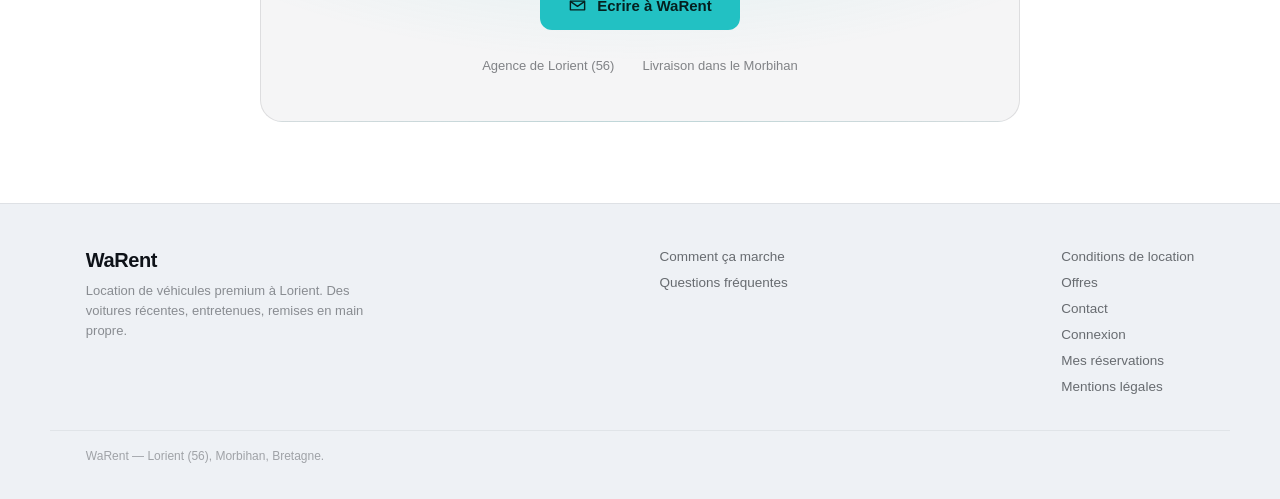
==== commit 407b3493: "Allège la section « Ce qu'il faut prévoir » Le parcours numéroté faisait beaucoup de bruit pour quat" ====
--- a/index.html
+++ b/index.html
@@ -243,10 +243,9 @@
       </div>
     </div>
   </section>
-  <!-- Les quatre regles, lues comme un parcours : une pastille numerotee par
-       etape, posee sur une ligne qui se remplit au fil du defilement. La ligne
-       et les apparitions sont pilotees par app.js ; sans JS, ou si l'appareil
-       demande moins d'animations, tout s'affiche deja en place. -->
+  <!-- Les quatre regles, en liste simple. La seule mise en scene est
+       l'apparition au defilement et le trait d'accent qui se tire au survol :
+       le reste doit se lire d'un coup d'oeil. -->
   <section id="conditions" class="section conds-section">
     <div class="section-inner">
       <div class="section-head conds-head">
@@ -254,75 +253,36 @@
         <p class="section-sub" data-fr="Quelques règles simples, pensées pour protéger le véhicule autant que vous." data-en="A few simple rules, there to protect the car and you alike.">Quelques règles simples, pensées pour protéger le véhicule autant que vous.</p>
       </div>
 
-      <div class="conds-wrap">
-        <span class="conds-line" aria-hidden="true"><span class="conds-line-fill"></span></span>
-
-        <ol class="conds">
-          <li class="cond" style="--i: 0">
-            <span class="cond-dot" aria-hidden="true">01</span>
-            <div class="cond-card">
-              <span class="cond-ico">
-                <svg class="ico ico-clock" viewBox="0 0 24 24" fill="none" stroke="currentColor" stroke-width="1.6" aria-hidden="true">
-                  <circle cx="12" cy="12" r="8.6"/>
-                  <line class="ico-hand-h" x1="12" y1="12" x2="12" y2="7.4" stroke-linecap="round"/>
-                  <line class="ico-hand-m" x1="12" y1="12" x2="15" y2="13.8" stroke-linecap="round"/>
-                </svg>
-              </span>
-              <p class="cond-step" data-fr="Avant la réservation" data-en="Before booking">Avant la réservation</p>
-              <h3 class="cond-title" data-fr="Âge minimum" data-en="Minimum age">Âge minimum</h3>
-              <p class="cond-text" data-fr="21 ans pour la Clio, 23 ans pour l'Audi A3." data-en="21 for the Clio, 23 for the Audi A3.">21 ans pour la Clio, 23 ans pour l'Audi A3.</p>
-            </div>
-          </li>
-
-          <li class="cond" style="--i: 1">
-            <span class="cond-dot" aria-hidden="true">02</span>
-            <div class="cond-card">
-              <span class="cond-ico">
-                <svg class="ico ico-id" viewBox="0 0 24 24" fill="none" stroke="currentColor" stroke-width="1.6" aria-hidden="true">
-                  <rect x="3" y="5.5" width="18" height="13" rx="2.2"/>
-                  <circle cx="9" cy="11" r="2"/>
-                  <path d="M14 10h4M14 13.5h4M5.6 16c.6-1.6 1.9-2.4 3.4-2.4s2.8.8 3.4 2.4" stroke-linecap="round"/>
-                </svg>
-              </span>
-              <p class="cond-step" data-fr="À la remise" data-en="At handover">À la remise</p>
-              <h3 class="cond-title" data-fr="Permis et pièce d'identité" data-en="Licence and ID">Permis et pièce d'identité</h3>
-              <p class="cond-text" data-fr="Les originaux sont vérifiés en personne au moment de la remise." data-en="Originals are checked in person at handover.">Les originaux sont vérifiés en personne au moment de la remise.</p>
-            </div>
-          </li>
-
-          <li class="cond" style="--i: 2">
-            <span class="cond-dot" aria-hidden="true">03</span>
-            <div class="cond-card">
-              <span class="cond-ico">
-                <svg class="ico ico-lock" viewBox="0 0 24 24" fill="none" stroke="currentColor" stroke-width="1.6" aria-hidden="true">
-                  <rect x="4.8" y="10.4" width="14.4" height="9.4" rx="2.2"/>
-                  <path class="ico-shackle" d="M8.4 10.4V8a3.6 3.6 0 017.2 0v2.4" stroke-linecap="round"/>
-                </svg>
-              </span>
-              <p class="cond-step" data-fr="À la remise des clés" data-en="When you collect the keys">À la remise des clés</p>
-              <h3 class="cond-title" data-fr="Dépôt de garantie" data-en="Security deposit">Dépôt de garantie</h3>
-              <p class="cond-text" data-fr="Demandé à la remise des clés, restitué au retour du véhicule." data-en="Taken at handover and released when the car comes back.">Demandé à la remise des clés, restitué au retour du véhicule.</p>
-            </div>
-          </li>
-
-          <li class="cond" style="--i: 3">
-            <span class="cond-dot" aria-hidden="true">04</span>
-            <div class="cond-card">
-              <span class="cond-ico">
-                <svg class="ico ico-cam" viewBox="0 0 24 24" fill="none" stroke="currentColor" stroke-width="1.6" aria-hidden="true">
-                  <rect x="3" y="6.4" width="18" height="13.2" rx="2.2"/>
-                  <path d="M8.4 6.4l1.2-2h4.8l1.2 2" stroke-linejoin="round"/>
-                  <circle class="ico-lens" cx="12" cy="13" r="3.2"/>
-                  <circle class="ico-flash" cx="12" cy="13" r="4.4" fill="#fff" stroke="none"/>
-                </svg>
-              </span>
-              <p class="cond-step" data-fr="Au départ et au retour" data-en="At departure and on return">Au départ et au retour</p>
-              <h3 class="cond-title" data-fr="État des lieux" data-en="Condition report">État des lieux</h3>
-              <p class="cond-text" data-fr="Photos du véhicule et relevé du kilométrage au départ comme au retour." data-en="Photos of the car and mileage noted at departure and on return.">Photos du véhicule et relevé du kilométrage au départ comme au retour.</p>
-            </div>
-          </li>
-        </ol>
-      </div>
+      <ul class="conds">
+        <li class="cond" style="--i: 0">
+          <svg viewBox="0 0 24 24" fill="none" stroke="currentColor" stroke-width="1.6" aria-hidden="true"><circle cx="12" cy="12" r="8.6"/><path d="M12 7.4V12l3 1.8" stroke-linecap="round" stroke-linejoin="round"/></svg>
+          <div>
+            <h3 class="cond-title" data-fr="Âge minimum" data-en="Minimum age">Âge minimum</h3>
+            <p class="cond-text" data-fr="21 ans pour la Clio, 23 ans pour l'Audi A3." data-en="21 for the Clio, 23 for the Audi A3.">21 ans pour la Clio, 23 ans pour l'Audi A3.</p>
+          </div>
+        </li>
+        <li class="cond" style="--i: 1">
+          <svg viewBox="0 0 24 24" fill="none" stroke="currentColor" stroke-width="1.6" aria-hidden="true"><rect x="3" y="5.5" width="18" height="13" rx="2.2"/><circle cx="9" cy="11" r="2"/><path d="M14 10h4M14 13.5h4M5.6 16c.6-1.6 1.9-2.4 3.4-2.4s2.8.8 3.4 2.4" stroke-linecap="round"/></svg>
+          <div>
+            <h3 class="cond-title" data-fr="Permis et pièce d'identité" data-en="Licence and ID">Permis et pièce d'identité</h3>
+            <p class="cond-text" data-fr="Les originaux sont vérifiés en personne au moment de la remise." data-en="Originals are checked in person at handover.">Les originaux sont vérifiés en personne au moment de la remise.</p>
+          </div>
+        </li>
+        <li class="cond" style="--i: 2">
+          <svg viewBox="0 0 24 24" fill="none" stroke="currentColor" stroke-width="1.6" aria-hidden="true"><rect x="4.8" y="10.4" width="14.4" height="9.4" rx="2.2"/><path d="M8.4 10.4V8a3.6 3.6 0 017.2 0v2.4" stroke-linecap="round"/></svg>
+          <div>
+            <h3 class="cond-title" data-fr="Dépôt de garantie" data-en="Security deposit">Dépôt de garantie</h3>
+            <p class="cond-text" data-fr="Demandé à la remise des clés, restitué au retour du véhicule." data-en="Taken at handover and released when the car comes back.">Demandé à la remise des clés, restitué au retour du véhicule.</p>
+          </div>
+        </li>
+        <li class="cond" style="--i: 3">
+          <svg viewBox="0 0 24 24" fill="none" stroke="currentColor" stroke-width="1.6" aria-hidden="true"><rect x="3" y="6.4" width="18" height="13.2" rx="2.2"/><circle cx="12" cy="13" r="3.2"/><path d="M8.4 6.4l1.2-2h4.8l1.2 2" stroke-linejoin="round"/></svg>
+          <div>
+            <h3 class="cond-title" data-fr="État des lieux" data-en="Condition report">État des lieux</h3>
+            <p class="cond-text" data-fr="Photos du véhicule et relevé du kilométrage au départ comme au retour." data-en="Photos of the car and mileage noted at departure and on return.">Photos du véhicule et relevé du kilométrage au départ comme au retour.</p>
+          </div>
+        </li>
+      </ul>
 
     </div>
   </section>
--- a/styles.css
+++ b/styles.css
@@ -1082,239 +1082,94 @@
   .promo-media { height: 52%; }
 }
 
-/* ---------- Conditions : le parcours en quatre etapes ---------- */
-/* Trois comportements se superposent ici, tous en transform/opacity :
-   la ligne qui se remplit (--path, pose par app.js), l'apparition en cascade
-   (--i, le rang de la carte) et le halo qui suit la souris (--x / --y).
-   Aucun n'est necessaire a la lecture : sans JS, la section s'affiche telle
-   quelle, ligne pleine et cartes en place. */
-.conds-wrap {
-  --path: 1;                       /* remplissage de la ligne, 0 a 1 */
-  position: relative;
-}
+/* ---------- Conditions ---------- */
+/* Quatre cartes, deux mouvements : elles montent a l'entree dans l'ecran,
+   decalees les unes des autres, et un trait d'accent se tire sous celle que
+   l'on survole. Tout est en transform et opacity. */
 .conds {
   display: grid;
-  grid-template-columns: repeat(4, 1fr);
+  grid-template-columns: repeat(auto-fit, minmax(215px, 1fr));
   gap: clamp(14px, 1.8vw, 20px);
   margin: 0;
   padding: 0;
   list-style: none;
 }
 .cond {
-  display: flex;
-  flex-direction: column;
-  gap: 14px;
-  min-width: 0;
-}
-
-/* La ligne passe derriere les pastilles : elle est posee au niveau de leur
-   centre, et s'efface a ses deux extremites pour ne pas buter sur le vide. */
-.conds-line {
-  position: absolute;
-  z-index: 0;
-  top: 19px;
-  left: 0;
-  right: 0;
-  height: 2px;
-  border-radius: 2px;
-  background: rgba(var(--fg-rgb), 0.12);
-  -webkit-mask-image: linear-gradient(90deg, transparent, #000 7%, #000 93%, transparent);
-  mask-image: linear-gradient(90deg, transparent, #000 7%, #000 93%, transparent);
-}
-.conds-line-fill {
-  display: block;
-  width: 100%;
-  height: 100%;
-  border-radius: inherit;
-  background: linear-gradient(90deg, rgba(34, 193, 195, 0.35), var(--accent));
-  transform: scaleX(var(--path));
-  transform-origin: left center;
-  will-change: transform;
-}
-
-.cond-dot {
-  position: relative;
-  z-index: 1;
-  display: flex;
-  align-items: center;
-  justify-content: center;
-  width: 40px;
-  height: 40px;
-  border-radius: 50%;
-  background: var(--bg);
-  border: 1px solid rgba(var(--fg-rgb), 0.14);
-  color: rgba(var(--fg-rgb), 0.45);
-  font-size: 12.5px;
-  font-weight: 600;
-  letter-spacing: 0.04em;
-  font-variant-numeric: tabular-nums;
-  transition: color .35s ease, border-color .35s ease, box-shadow .35s ease;
-}
-/* Allumee quand le remplissage de la ligne l'a depassee. */
-.cond-dot.is-lit {
-  color: var(--accent-text);
-  border-color: rgba(34, 193, 195, 0.55);
-  box-shadow: 0 0 0 4px rgba(34, 193, 195, 0.09);
-}
-
-.cond-card {
-  position: relative;
-  flex: 1 1 auto;
+  position: relative;
+  display: flex;
+  gap: 13px;
+  align-items: flex-start;
   padding: 18px;
   border-radius: 14px;
   overflow: hidden;
   background: rgba(var(--fg-rgb), 0.035);
   border: 1px solid rgba(var(--fg-rgb), 0.07);
-  transition: border-color .25s ease, transform .25s ease, box-shadow .25s ease;
-}
-/* Halo qui suit la souris : un seul calque, allume a l'entree du pointeur. */
-.cond-card::before {
+  transition: transform .25s ease, border-color .25s ease, background .25s ease;
+}
+/* Le trait se tire de gauche a droite, et se retire par la droite au depart
+   du curseur : l'origine bascule avec l'etat. */
+.cond::after {
   content: "";
   position: absolute;
-  inset: 0;
-  z-index: 0;
-  opacity: 0;
-  pointer-events: none;
-  background: radial-gradient(300px circle at var(--x, 50%) var(--y, 0%), rgba(34, 193, 195, 0.12), transparent 70%);
-  transition: opacity .3s ease;
-}
-.cond:hover .cond-card {
-  transform: translateY(-4px);
-  border-color: rgba(34, 193, 195, 0.35);
-  box-shadow: 0 16px 30px rgba(0, 0, 0, 0.35);
-}
-.cond:hover .cond-card::before { opacity: 1; }
-.cond-card > * { position: relative; z-index: 1; }
-
-.cond-ico {
-  display: block;
-  margin-bottom: 12px;
-  perspective: 420px;              /* pour le retournement de la carte d'identite */
-}
-.cond-ico .ico {
-  display: block;
-  width: 22px;
-  height: 22px;
+  left: 0;
+  right: 0;
+  bottom: 0;
+  height: 2px;
+  background: var(--accent);
+  transform: scaleX(0);
+  transform-origin: right center;
+  transition: transform .35s cubic-bezier(.22, .61, .36, 1);
+}
+.cond:hover {
+  background: rgba(var(--fg-rgb), 0.055);
+  border-color: rgba(34, 193, 195, 0.3);
+}
+.cond:hover::after {
+  transform: scaleX(1);
+  transform-origin: left center;
+}
+.cond > svg {
+  width: 20px;
+  height: 20px;
+  flex-shrink: 0;
   color: var(--accent-text);
-}
-.cond-step {
-  margin: 0 0 6px;
-  font-size: 10.5px;
-  font-weight: 600;
-  letter-spacing: 0.12em;
-  text-transform: uppercase;
-  color: rgba(var(--fg-rgb), 0.38);
-}
+  margin-top: 1px;
+  transition: transform .25s ease;
+}
+.cond:hover > svg { transform: translateY(-2px); }
 .cond-title { color: rgb(var(--fg-rgb)); font-size: 14px; font-weight: 600; margin: 0 0 4px; }
 .cond-text { color: rgba(var(--fg-rgb), 0.55); font-size: 12.5px; line-height: 1.5; margin: 0; }
 
-/* ---- Apparition au defilement ---- */
-/* app.js pose .is-in sur la section quand elle est vue a 30 % ; l'etat de
-   depart n'est ecrit que si le script a pris la main (.js-reveal), pour ne
-   jamais cacher le texte a un navigateur qui n'execute pas le script. */
+/* Apparition au defilement. L'etat de depart n'est ecrit qu'une fois le script
+   en place (.js-reveal) : sans JS, la section s'affiche telle quelle. */
 .js-reveal .conds-head,
+.js-reveal .cond { opacity: 0; }
+.js-reveal .conds-head { transition: opacity .5s ease; }
 .js-reveal .cond {
-  opacity: 0;
-}
-.js-reveal .cond { transform: translateY(24px); }
-.js-reveal .conds-head { transition: opacity .55s ease; }
-.js-reveal .cond {
-  transition: opacity .55s ease, transform .55s cubic-bezier(.22, .61, .36, 1);
-  transition-delay: calc(180ms + var(--i) * 120ms);
+  transform: translateY(16px);
+  transition: opacity .5s ease, transform .5s cubic-bezier(.22, .61, .36, 1);
+  transition-delay: calc(var(--i) * 70ms);
 }
 .js-reveal.is-in .conds-head,
 .js-reveal.is-in .cond {
   opacity: 1;
   transform: none;
 }
-
-/* ---- Icones animees au survol ---- */
-.ico-hand-h,
-.ico-hand-m,
-.ico-lens,
-.ico-shackle {
-  transform-box: view-box;
-  transform-origin: 12px 12px;
-}
-.ico-lens { transform-origin: 12px 13px; }
-.ico-shackle { transform-origin: 12px 10px; }
-.ico-flash {
-  transform-box: view-box;
-  transform-origin: 12px 13px;
-  opacity: 0;
-}
-.cond:hover .ico-hand-h { animation: cond-turn 1.1s cubic-bezier(.5, 0, .3, 1); }
-.cond:hover .ico-hand-m { animation: cond-turn .85s cubic-bezier(.5, 0, .3, 1); }
-.cond:hover .ico-id { animation: cond-flip .75s ease-in-out; }
-.cond:hover .ico-shackle { animation: cond-lock .6s cubic-bezier(.3, 1.5, .5, 1); }
-.cond:hover .ico-flash { animation: cond-flash .55s ease-out; }
-.cond:hover .ico-lens { animation: cond-zoom .55s ease-out; }
-
-@keyframes cond-turn { from { transform: rotate(0deg); } to { transform: rotate(360deg); } }
-@keyframes cond-flip { from { transform: rotateY(0deg); } to { transform: rotateY(360deg); } }
-@keyframes cond-lock {
-  from { transform: translateY(-4px); }
-  to { transform: translateY(0); }
-}
-@keyframes cond-flash {
-  0%, 100% { opacity: 0; }
-  25% { opacity: .85; }
-  60% { opacity: 0; }
-}
-@keyframes cond-zoom {
-  0%, 100% { transform: scale(1); }
-  40% { transform: scale(1.22); }
-}
-
-/* ---- Tablette : deux colonnes, la ligne n'a plus de parcours a suivre ---- */
-@media (max-width: 899px) {
-  .conds { grid-template-columns: repeat(2, 1fr); }
-  .conds-line { display: none; }
-}
-
-/* ---- Telephone : une colonne, la ligne passe a la verticale ---- */
-@media (max-width: 560px) {
-  .conds { grid-template-columns: 1fr; gap: 18px; }
-  .cond {
-    display: grid;
-    grid-template-columns: 40px 1fr;
-    align-items: start;
-    gap: 14px;
-  }
-  .conds-line {
-    display: block;
-    top: 19px;
-    bottom: 19px;
-    left: 19px;
-    right: auto;
-    width: 2px;
-    height: auto;
-    -webkit-mask-image: linear-gradient(180deg, transparent, #000 4%, #000 96%, transparent);
-    mask-image: linear-gradient(180deg, transparent, #000 4%, #000 96%, transparent);
-  }
-  .conds-line-fill {
-    transform: scaleY(var(--path));
-    transform-origin: center top;
-  }
-}
-
-/* ---- Moins d'animation : tout est deja en place, la ligne est pleine ---- */
+/* Le survol doit rester plus fort que l'etat d'arrivee, sinon la carte ne
+   bougerait plus une fois apparue. */
+.cond:hover,
+.js-reveal.is-in .cond:hover { transform: translateY(-3px); }
+
 @media (prefers-reduced-motion: reduce) {
   .js-reveal .conds-head,
-  .js-reveal .cond {
+  .js-reveal .cond,
+  .cond:hover,
+  .js-reveal.is-in .cond:hover {
     opacity: 1;
     transform: none;
-    transition: none;
+    transition: background .25s ease, border-color .25s ease;
   }
-  .cond-card,
-  .cond:hover .cond-card { transform: none; transition: border-color .25s ease; }
-  .conds-line-fill { transform: none; }
-  .cond:hover .ico-hand-h,
-  .cond:hover .ico-hand-m,
-  .cond:hover .ico-id,
-  .cond:hover .ico-shackle,
-  .cond:hover .ico-flash,
-  .cond:hover .ico-lens { animation: none; }
+  .cond:hover > svg { transform: none; }
 }
 
 /* ---------- FAQ ---------- */
